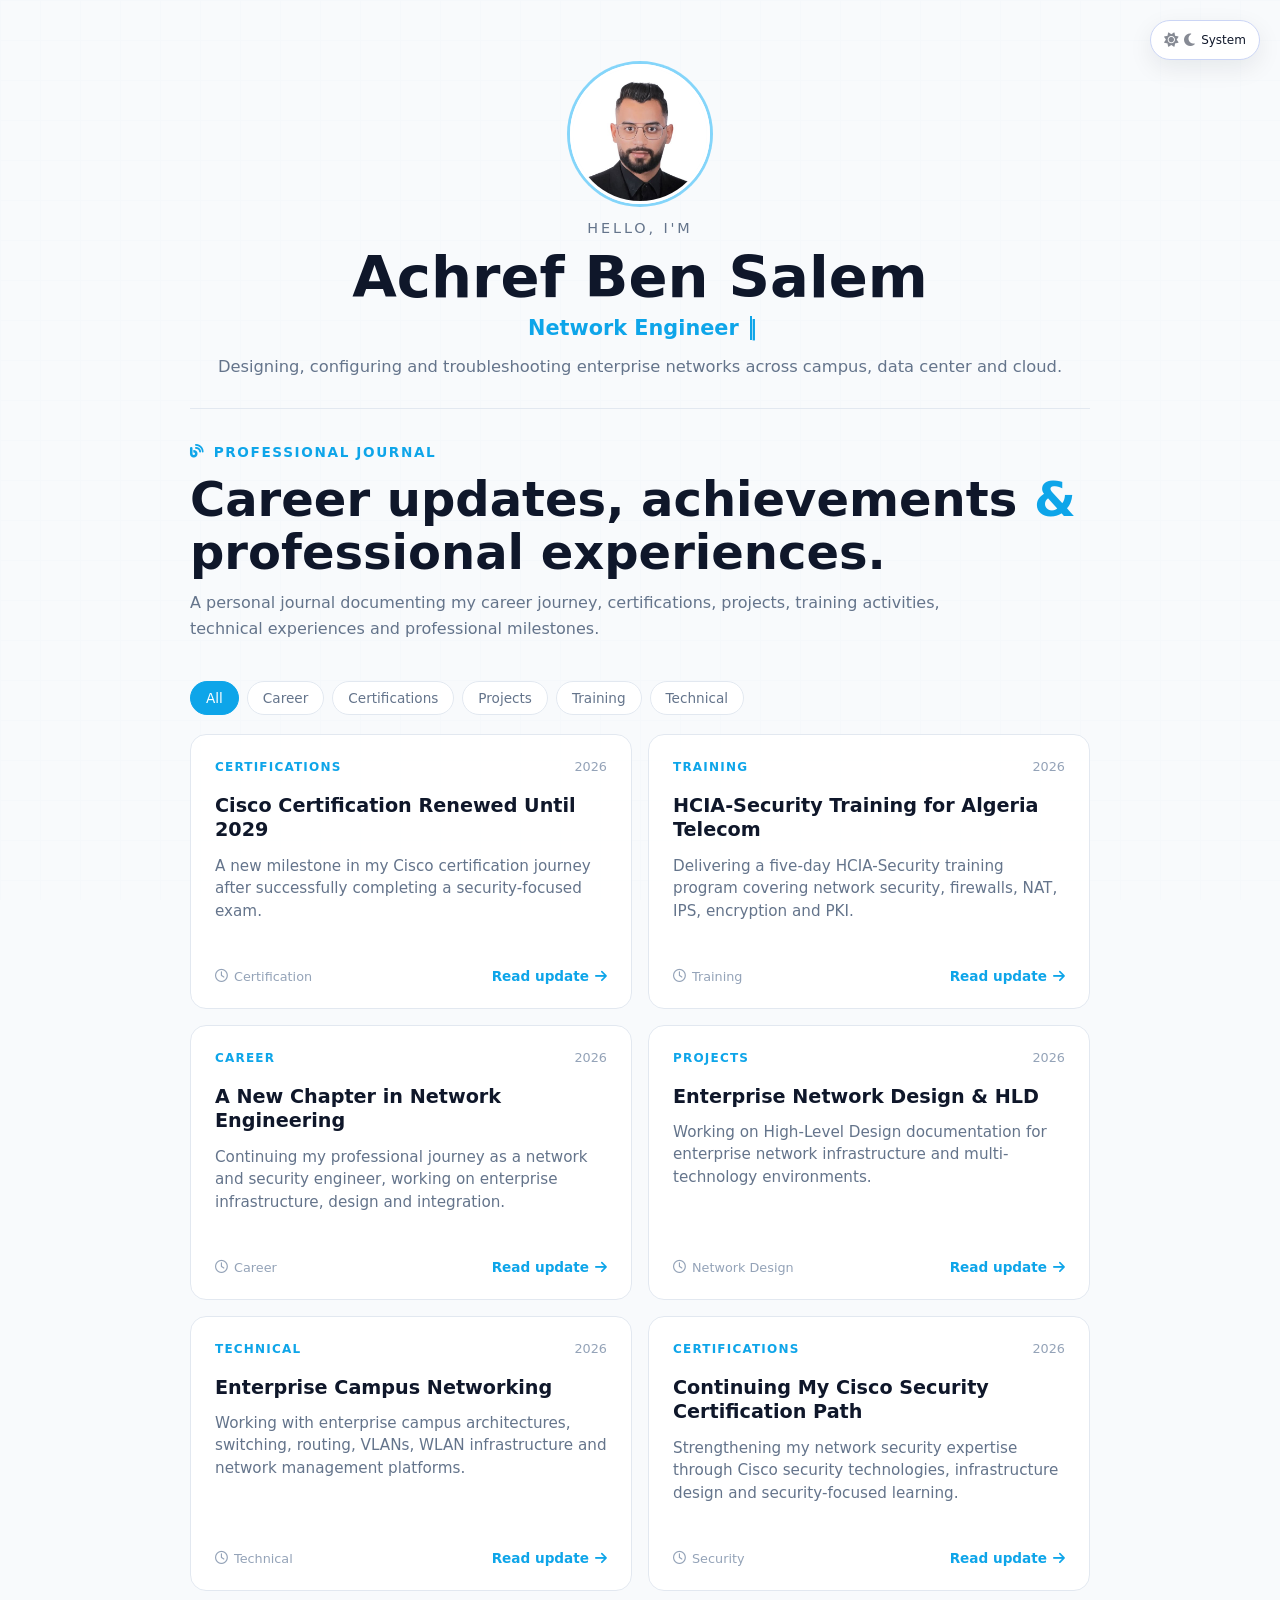
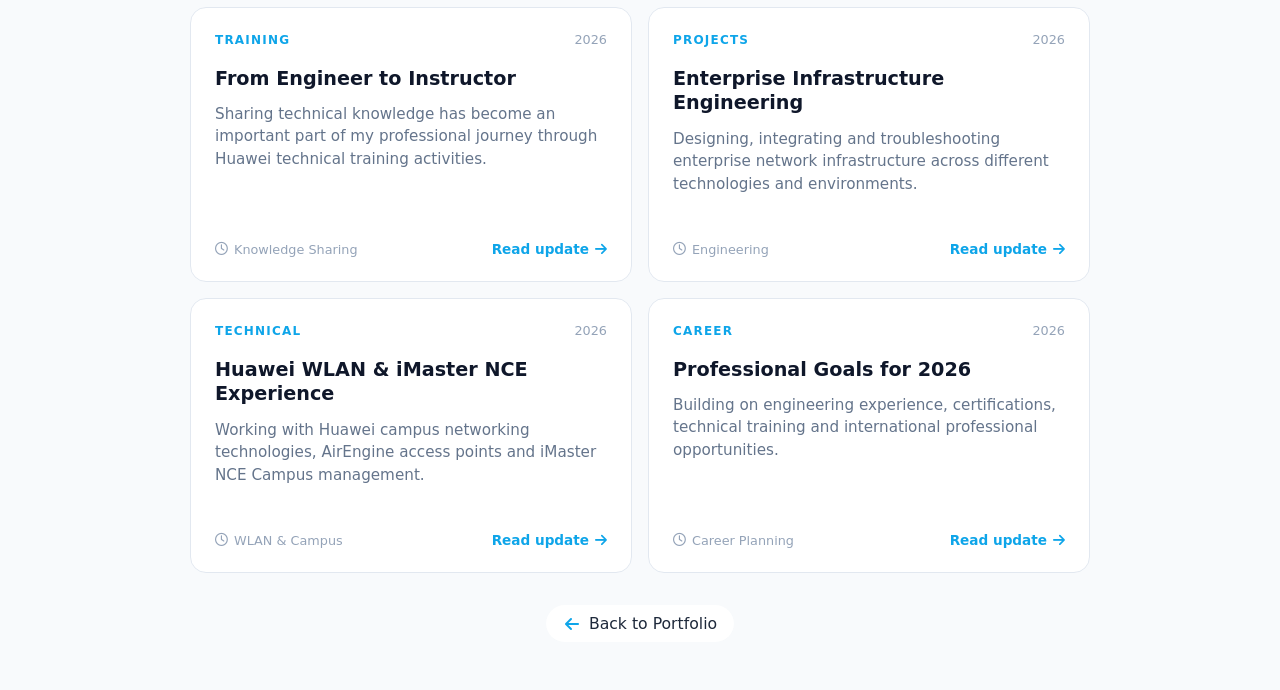
==== blog.html @ cc28d257 "Update blog.html change css file name" ====
<!DOCTYPE html>
<html lang="en">

<head>

  <meta charset="UTF-8">

  <meta
    name="viewport"
    content="width=device-width, initial-scale=1.0"
  >

  <title>
    Achref Ben Salem | Professional Journal
  </title>


  <!-- Font Awesome - same version/style as main website -->
  <link
    rel="stylesheet"
    href="https://cdnjs.cloudflare.com/ajax/libs/font-awesome/6.5.1/css/all.min.css"
  >

    <!-- Favicon using your PNG -->
  <link rel="icon" type="image/png" sizes="256x256" href="favicons/favicon-256x256.png" />
  <link rel="icon" type="image/png" sizes="96x96" href="favicons/favicon-96x96.png" />
  <link rel="icon" type="image/png" sizes="32x32" href="favicons/favicon-32x32.png" />
  <link rel="icon" type="image/png" sizes="16x16" href="favicons/favicon-16x16.png" />


  <!-- Blog CSS -->
  <link
    rel="stylesheet"
    href="blog-style.css"
  >

</head>


<body>


  <!-- =====================================================
       SAME ANIMATED GRID AS MAIN WEBSITE
       ===================================================== -->

  <div class="grid-bg"></div>


  <!-- =====================================================
       PAGE SHELL
       ===================================================== -->

  <div class="page-shell">


    <!-- ===================================================
         SAME THEME BUTTON AS MAIN WEBSITE

         Light → Dark → System
         =================================================== -->

    <button
      class="theme-toggle"
      title="Toggle theme"
      aria-label="Toggle theme"
    >

      <i class="fas fa-sun"></i>

      <i class="fas fa-moon"></i>

      <span class="theme-label">
        System
      </span>

    </button>



    <!-- ===================================================
         MAIN HERO
         SAME STYLE AS MAIN PORTFOLIO
         =================================================== -->

    <main class="hero">


      <div class="hero-content">


        <!-- =================================================
             SAME AVATAR
             ================================================= -->

        <div class="avatar-wrapper">

          <img
            src="avatar.jpg"
            alt="Achref Ben Salem"
            class="avatar-circle"
          >

        </div>


        <!-- =================================================
             SAME HELLO
             ================================================= -->

        <p class="hello">
          Hello, I'm
        </p>


        <!-- =================================================
             SAME NAME
             ================================================= -->

        <h1 class="name">
          Achref Ben Salem
        </h1>


        <!-- =================================================
             SAME TYPING EFFECT
             ================================================= -->

        <h2 class="typing">

          <span id="typing-text"></span>

          <span class="cursor">
            |
          </span>

        </h2>


        <!-- =================================================
             SAME SUBTITLE
             ================================================= -->

        <p class="subtitle">

          Designing, configuring and troubleshooting
          enterprise networks across campus,
          data center and cloud.

        </p>

        <!-- =================================================
             BLOG INTRODUCTION
             ================================================= -->

        <section class="journal-intro">


          <div class="journal-label">

            <i class="fas fa-blog"></i>

            Professional Journal

          </div>


          <h2>

            Career updates, achievements
            <span>&amp;</span>
            professional experiences.

          </h2>


          <p>

            A personal journal documenting my career
            journey, certifications, projects, training
            activities, technical experiences and
            professional milestones.

          </p>


        </section>



        <!-- =================================================
             BLOG FILTERS
             ================================================= -->

        <nav
          class="journal-filters"
          id="journalFilters"
        >


          <button
            class="journal-filter active"
            data-category="all"
          >
            All
          </button>


          <button
            class="journal-filter"
            data-category="career"
          >
            Career
          </button>


          <button
            class="journal-filter"
            data-category="certifications"
          >
            Certifications
          </button>


          <button
            class="journal-filter"
            data-category="projects"
          >
            Projects
          </button>


          <button
            class="journal-filter"
            data-category="training"
          >
            Training
          </button>


          <button
            class="journal-filter"
            data-category="technical"
          >
            Technical
          </button>


        </nav>



        <!-- =================================================
             ARTICLES
             ================================================= -->

        <section
          class="journal-cards"
          id="journalCards"
        >


          <!-- ===============================================
               ARTICLE 1
               =============================================== -->

          <article
            class="journal-card"
            data-category="certifications"
            data-article="cisco-certification"
          >

            <div class="journal-card-top">

              <span class="journal-category">
                Certifications
              </span>

              <span class="journal-year">
                2026
              </span>

            </div>


            <h3>
              Cisco Certification Renewed Until 2029
            </h3>


            <p>

              A new milestone in my Cisco certification
              journey after successfully completing a
              security-focused exam.

            </p>


            <div class="journal-card-bottom">

              <span>
                <i class="far fa-clock"></i>
                Certification
              </span>


              <button class="read-update">

                Read update

                <i class="fas fa-arrow-right"></i>

              </button>

            </div>

          </article>



          <!-- ===============================================
               ARTICLE 2
               =============================================== -->

          <article
            class="journal-card"
            data-category="training"
            data-article="hcia-training"
          >

            <div class="journal-card-top">

              <span class="journal-category">
                Training
              </span>

              <span class="journal-year">
                2026
              </span>

            </div>


            <h3>
              HCIA-Security Training for Algeria Telecom
            </h3>


            <p>

              Delivering a five-day HCIA-Security
              training program covering network security,
              firewalls, NAT, IPS, encryption and PKI.

            </p>


            <div class="journal-card-bottom">

              <span>
                <i class="far fa-clock"></i>
                Training
              </span>


              <button class="read-update">

                Read update

                <i class="fas fa-arrow-right"></i>

              </button>

            </div>

          </article>



          <!-- ===============================================
               ARTICLE 3
               =============================================== -->

          <article
            class="journal-card"
            data-category="career"
            data-article="career"
          >

            <div class="journal-card-top">

              <span class="journal-category">
                Career
              </span>

              <span class="journal-year">
                2026
              </span>

            </div>


            <h3>
              A New Chapter in Network Engineering
            </h3>


            <p>

              Continuing my professional journey as a
              network and security engineer, working on
              enterprise infrastructure, design and
              integration.

            </p>


            <div class="journal-card-bottom">

              <span>
                <i class="far fa-clock"></i>
                Career
              </span>


              <button class="read-update">

                Read update

                <i class="fas fa-arrow-right"></i>

              </button>

            </div>

          </article>



          <!-- ===============================================
               ARTICLE 4
               =============================================== -->

          <article
            class="journal-card"
            data-category="projects"
            data-article="hld"
          >

            <div class="journal-card-top">

              <span class="journal-category">
                Projects
              </span>

              <span class="journal-year">
                2026
              </span>

            </div>


            <h3>
              Enterprise Network Design &amp; HLD
            </h3>


            <p>

              Working on High-Level Design documentation
              for enterprise network infrastructure and
              multi-technology environments.

            </p>


            <div class="journal-card-bottom">

              <span>
                <i class="far fa-clock"></i>
                Network Design
              </span>


              <button class="read-update">

                Read update

                <i class="fas fa-arrow-right"></i>

              </button>

            </div>

          </article>



          <!-- ===============================================
               ARTICLE 5
               =============================================== -->

          <article
            class="journal-card"
            data-category="technical"
            data-article="campus"
          >

            <div class="journal-card-top">

              <span class="journal-category">
                Technical
              </span>

              <span class="journal-year">
                2026
              </span>

            </div>


            <h3>
              Enterprise Campus Networking
            </h3>


            <p>

              Working with enterprise campus
              architectures, switching, routing, VLANs,
              WLAN infrastructure and network management
              platforms.

            </p>


            <div class="journal-card-bottom">

              <span>
                <i class="far fa-clock"></i>
                Technical
              </span>


              <button class="read-update">

                Read update

                <i class="fas fa-arrow-right"></i>

              </button>

            </div>

          </article>



          <!-- ===============================================
               ARTICLE 6
               =============================================== -->

          <article
            class="journal-card"
            data-category="certifications"
            data-article="security-cert"
          >

            <div class="journal-card-top">

              <span class="journal-category">
                Certifications
              </span>

              <span class="journal-year">
                2026
              </span>

            </div>


            <h3>
              Continuing My Cisco Security Certification Path
            </h3>


            <p>

              Strengthening my network security expertise
              through Cisco security technologies,
              infrastructure design and security-focused
              learning.

            </p>


            <div class="journal-card-bottom">

              <span>
                <i class="far fa-clock"></i>
                Security
              </span>


              <button class="read-update">

                Read update

                <i class="fas fa-arrow-right"></i>

              </button>

            </div>

          </article>



          <!-- ===============================================
               ARTICLE 7
               =============================================== -->

          <article
            class="journal-card"
            data-category="training"
            data-article="instructor"
          >

            <div class="journal-card-top">

              <span class="journal-category">
                Training
              </span>

              <span class="journal-year">
                2026
              </span>

            </div>


            <h3>
              From Engineer to Instructor
            </h3>


            <p>

              Sharing technical knowledge has become an
              important part of my professional journey
              through Huawei technical training activities.

            </p>


            <div class="journal-card-bottom">

              <span>
                <i class="far fa-clock"></i>
                Knowledge Sharing
              </span>


              <button class="read-update">

                Read update

                <i class="fas fa-arrow-right"></i>

              </button>

            </div>

          </article>



          <!-- ===============================================
               ARTICLE 8
               =============================================== -->

          <article
            class="journal-card"
            data-category="projects"
            data-article="engineering"
          >

            <div class="journal-card-top">

              <span class="journal-category">
                Projects
              </span>

              <span class="journal-year">
                2026
              </span>

            </div>


            <h3>
              Enterprise Infrastructure Engineering
            </h3>


            <p>

              Designing, integrating and troubleshooting
              enterprise network infrastructure across
              different technologies and environments.

            </p>


            <div class="journal-card-bottom">

              <span>
                <i class="far fa-clock"></i>
                Engineering
              </span>


              <button class="read-update">

                Read update

                <i class="fas fa-arrow-right"></i>

              </button>

            </div>

          </article>



          <!-- ===============================================
               ARTICLE 9
               =============================================== -->

          <article
            class="journal-card"
            data-category="technical"
            data-article="wlan"
          >

            <div class="journal-card-top">

              <span class="journal-category">
                Technical
              </span>

              <span class="journal-year">
                2026
              </span>

            </div>


            <h3>
              Huawei WLAN &amp; iMaster NCE Experience
            </h3>


            <p>

              Working with Huawei campus networking
              technologies, AirEngine access points and
              iMaster NCE Campus management.

            </p>


            <div class="journal-card-bottom">

              <span>
                <i class="far fa-clock"></i>
                WLAN &amp; Campus
              </span>


              <button class="read-update">

                Read update

                <i class="fas fa-arrow-right"></i>

              </button>

            </div>

          </article>



          <!-- ===============================================
               ARTICLE 10
               =============================================== -->

          <article
            class="journal-card"
            data-category="career"
            data-article="goals"
          >

            <div class="journal-card-top">

              <span class="journal-category">
                Career
              </span>

              <span class="journal-year">
                2026
              </span>

            </div>


            <h3>
              Professional Goals for 2026
            </h3>


            <p>

              Building on engineering experience,
              certifications, technical training and
              international professional opportunities.

            </p>


            <div class="journal-card-bottom">

              <span>
                <i class="far fa-clock"></i>
                Career Planning
              </span>


              <button class="read-update">

                Read update

                <i class="fas fa-arrow-right"></i>

              </button>

            </div>

          </article>


        </section>



        <!-- =================================================
             RETURN TO PORTFOLIO
             ================================================= -->

        <div class="journal-back">

          <a
            href="https://bensalem.tn"
            class="link-item"
          >

            <i class="fas fa-arrow-left"></i>

            Back to Portfolio

          </a>

        </div>


      </div>

    </main>

  </div>



  <!-- =====================================================
       ARTICLE MODAL
       ===================================================== -->

  <div
    class="article-modal"
    id="articleModal"
    aria-hidden="true"
  >


    <div
      class="article-overlay"
      id="articleOverlay"
    ></div>


    <article class="article-window">


      <button
        class="article-close"
        id="articleClose"
        aria-label="Close article"
      >

        <i class="fas fa-xmark"></i>

      </button>


      <div class="article-header">


        <div class="article-meta">

          <span
            class="article-category"
            id="articleCategory"
          ></span>


          <span
            class="article-date"
            id="articleDate"
          ></span>

        </div>


        <h1
          id="articleTitle"
        ></h1>


        <div
          class="article-tags"
          id="articleTags"
        ></div>


      </div>


      <div
        class="article-content"
        id="articleContent"
      ></div>


    </article>

  </div>



  <!-- =====================================================
       JAVASCRIPT
       ===================================================== -->

  <script>


    /* =====================================================
       EXACT THEME SYSTEM FROM MAIN WEBSITE

       Light → Dark → System
       ===================================================== */

    const themeToggle =
      document.querySelector(
        ".theme-toggle"
      );


    const body =
      document.body;


    const themeLabel =
      document.querySelector(
        ".theme-label"
      );


    const sunIcon =
      themeToggle.querySelector(
        ".fa-sun"
      );


    const moonIcon =
      themeToggle.querySelector(
        ".fa-moon"
      );


    const themes = [
      "light",
      "dark",
      "system"
    ];


    let currentThemeIndex = 0;


    const systemDarkQuery =
      window.matchMedia(
        "(prefers-color-scheme: dark)"
      );


    systemDarkQuery.addEventListener(
      "change",
      () => {

        const saved =
          localStorage.getItem(
            "theme"
          ) || "system";


        if (
          saved === "system"
        ) {

          applyTheme(
            "system"
          );

        }

      }
    );


    const savedTheme =
      localStorage.getItem(
        "theme"
      ) || "system";


    currentThemeIndex =
      themes.indexOf(
        savedTheme
      );


    if (
      currentThemeIndex === -1
    ) {

      currentThemeIndex = 2;

    }


    applyTheme(
      themes[currentThemeIndex]
    );


    themeToggle.addEventListener(
      "click",
      () => {

        currentThemeIndex =
          (
            currentThemeIndex + 1
          ) %
          themes.length;


        applyTheme(
          themes[currentThemeIndex]
        );

      }
    );


    function applyTheme(
      theme
    ) {


      localStorage.setItem(
        "theme",
        theme
      );


      if (
        theme === "light"
      ) {

        body.classList.remove(
          "dark-theme"
        );

        body.setAttribute(
          "data-theme",
          "light"
        );

      }


      else if (
        theme === "dark"
      ) {

        body.classList.add(
          "dark-theme"
        );

        body.setAttribute(
          "data-theme",
          "dark"
        );

      }


      else {


        body.removeAttribute(
          "data-theme"
        );


        const prefersDark =
          systemDarkQuery.matches;


        if (
          prefersDark
        ) {

          body.classList.add(
            "dark-theme"
          );

        }

        else {

          body.classList.remove(
            "dark-theme"
          );

        }

      }


      /*
       * IMPORTANT:
       * "System", not "Auto"
       */

      themeLabel.textContent =
        theme.charAt(0).toUpperCase()
        +
        theme.slice(1);


      if (
        theme === "light"
      ) {

        sunIcon.style.opacity =
          "1";

        moonIcon.style.opacity =
          "0.3";

      }


      else if (
        theme === "dark"
      ) {

        sunIcon.style.opacity =
          "0.3";

        moonIcon.style.opacity =
          "1";

      }


      else {

        sunIcon.style.opacity =
          "0.5";

        moonIcon.style.opacity =
          "0.5";

      }

    }



    /* =====================================================
       SAME THEME BUTTON SCROLL BEHAVIOR
       FROM MAIN WEBSITE
       ===================================================== */

    window.addEventListener(
      "scroll",
      () => {

        const currentY =
          window.scrollY;


        if (
          currentY > 80
        ) {

          themeToggle.classList.add(
            "hidden"
          );

        }

        else {

          themeToggle.classList.remove(
            "hidden"
          );

        }

      }
    );



    /* =====================================================
       SAME TYPING EFFECT STYLE
       FROM MAIN WEBSITE
       ===================================================== */

    const roles = [

      "Network Engineer",

      "Campus & DC Fabric Specialist",

      "Huawei iMaster NCE Engineer",

      "SDN & Automation Enthusiast"

    ];


    const typingText =
      document.getElementById(
        "typing-text"
      );


    let roleIndex = 0;

    let charIndex = 0;

    let deleting = false;


    function type() {


      const current =
        roles[roleIndex];


      if (
        !deleting
      ) {


        typingText.textContent =
          current.slice(
            0,
            ++charIndex
          );


        if (
          charIndex ===
          current.length
        ) {


          deleting =
            true;


          setTimeout(
            type,
            1500
          );


          return;

        }

      }


      else {


        typingText.textContent =
          current.slice(
            0,
            --charIndex
          );


        if (
          charIndex === 0
        ) {


          deleting =
            false;


          roleIndex =
            (
              roleIndex + 1
            ) %
            roles.length;

        }

      }


      setTimeout(
        type,
        deleting
          ? 60
          : 100
      );

    }


    document.addEventListener(
      "DOMContentLoaded",
      type
    );



    /* =====================================================
       ARTICLES DATABASE
       ===================================================== */

    const articles = {


      "cisco-certification": {

        category:
          "Certifications",

        date:
          "2026",

        title:
          "Cisco Certification Renewed Until 2029",

        tags: [
          "Cisco",
          "CCNP",
          "Security",
          "Certification"
        ],

        content: `

          <p>
            I successfully completed a Cisco
            security-focused examination, allowing
            me to renew my professional certification
            path until July 2029.
          </p>


          <h3>
            Why this milestone matters
          </h3>


          <p>
            Maintaining active certifications is an
            important part of my professional
            development as a network and security
            engineer.
          </p>


          <p>
            The preparation also allowed me to
            strengthen my understanding of Cisco
            security technologies and infrastructure
            protection.
          </p>


          <h3>
            Continuous learning
          </h3>


          <p>
            Network infrastructure is constantly
            evolving. Continuing to learn and validate
            technical skills helps me stay aligned
            with enterprise networking and security
            requirements.
          </p>

        `

      },


      "hcia-training": {

        category:
          "Training",

        date:
          "2026",

        title:
          "HCIA-Security Training for Algeria Telecom",

        tags: [
          "Huawei",
          "HCIA-Security",
          "Training",
          "Firewall"
        ],

        content: `

          <p>
            I recently delivered a five-day Huawei
            HCIA-Security training program for
            Algeria Telecom.
          </p>


          <h3>
            Training topics
          </h3>


          <ul>

            <li>
              Network security concepts
            </li>

            <li>
              Common network security threats
            </li>

            <li>
              Firewall security policies
            </li>

            <li>
              NAT technologies
            </li>

            <li>
              Firewall high availability
            </li>

            <li>
              IPS technologies
            </li>

            <li>
              User management
            </li>

            <li>
              Encryption and decryption
            </li>

            <li>
              PKI and certificate systems
            </li>

          </ul>


          <h3>
            Hands-on practice
          </h3>


          <p>
            The training also included practical
            exercises covering firewall policies,
            NAT, HA and VRRP using the Huawei lab
            environment.
          </p>


          <h3>
            Knowledge sharing
          </h3>


          <p>
            Delivering technical training is an
            excellent opportunity to combine
            engineering experience with knowledge
            sharing and communication.
          </p>

        `

      },


      "career": {

        category:
          "Career",

        date:
          "2026",

        title:
          "A New Chapter in Network Engineering",

        tags: [
          "Career",
          "Network Engineering",
          "Enterprise"
        ],

        content: `

          <p>
            My professional journey continues to
            evolve around enterprise networking,
            infrastructure design and network security.
          </p>


          <h3>
            Engineering experience
          </h3>


          <p>
            My work involves enterprise environments
            where reliability, scalability and security
            are important requirements.
          </p>


          <p>
            I continue to work across network design,
            implementation, integration and
            troubleshooting.
          </p>


          <h3>
            Looking forward
          </h3>


          <p>
            The next chapter of my career will
            continue to focus on technical expertise,
            international opportunities and
            professional growth.
          </p>

        `

      },


      "hld": {

        category:
          "Projects",

        date:
          "2026",

        title:
          "Enterprise Network Design & HLD",

        tags: [
          "HLD",
          "Network Design",
          "Architecture",
          "Enterprise"
        ],

        content: `

          <p>
            High-Level Design is an important part
            of enterprise network projects because
            it translates business and technical
            requirements into an overall architecture.
          </p>


          <h3>
            Design considerations
          </h3>


          <ul>

            <li>
              Network architecture
            </li>

            <li>
              Routing design
            </li>

            <li>
              Switching architecture
            </li>

            <li>
              High availability
            </li>

            <li>
              Security architecture
            </li>

            <li>
              Management and monitoring
            </li>

            <li>
              Scalability
            </li>

          </ul>


          <h3>
            From architecture to implementation
          </h3>


          <p>
            A good HLD provides a clear foundation
            for the Low-Level Design and subsequent
            implementation activities.
          </p>

        `

      },


      "campus": {

        category:
          "Technical",

        date:
          "2026",

        title:
          "Enterprise Campus Networking",

        tags: [
          "Campus",
          "Switching",
          "Routing",
          "VLAN",
          "WLAN"
        ],

        content: `

          <p>
            Enterprise campus networking remains
            one of the main areas of my technical
            experience.
          </p>


          <h3>
            Core technologies
          </h3>


          <ul>

            <li>
              VLANs
            </li>

            <li>
              OSPF
            </li>

            <li>
              BGP
            </li>

            <li>
              VRRP
            </li>

            <li>
              EVPN
            </li>

            <li>
              VXLAN
            </li>

            <li>
              DHCP
            </li>

            <li>
              Wireless LAN
            </li>

          </ul>


          <p>
            Combining these technologies allows
            enterprise networks to provide resilient
            and scalable connectivity.
          </p>

        `

      },


      "security-cert": {

        category:
          "Certifications",

        date:
          "2026",

        title:
          "Continuing My Cisco Security Certification Path",

        tags: [
          "Cisco",
          "Security",
          "CCNP Security"
        ],

        content: `

          <p>
            Security has become an increasingly
            important part of my network engineering
            profile.
          </p>


          <h3>
            Security focus
          </h3>


          <p>
            My technical activities cover firewall
            technologies, network security
            architecture, security policies,
            VPN technologies and enterprise
            infrastructure protection.
          </p>


          <p>
            Continuing certification and training
            activities helps me maintain and expand
            this expertise.
          </p>

        `

      },


      "instructor": {

        category:
          "Training",

        date:
          "2026",

        title:
          "From Engineer to Instructor",

        tags: [
          "Training",
          "Huawei",
          "Knowledge Sharing"
        ],

        content: `

          <p>
            Technical training has become another
            important dimension of my professional
            journey.
          </p>


          <h3>
            Sharing experience
          </h3>


          <p>
            Teaching network and security technologies
            requires more than technical knowledge.
            It also requires adapting explanations
            to different levels of experience and
            connecting theory with practical scenarios.
          </p>


          <p>
            This experience has strengthened both
            my technical communication and
            presentation skills.
          </p>

        `

      },


      "engineering": {

        category:
          "Projects",

        date:
          "2026",

        title:
          "Enterprise Infrastructure Engineering",

        tags: [
          "Network Engineering",
          "Integration",
          "Troubleshooting"
        ],

        content: `

          <p>
            Enterprise infrastructure projects often
            involve several technologies and vendors
            at the same time.
          </p>


          <h3>
            Typical activities
          </h3>


          <ul>

            <li>
              Network architecture analysis
            </li>

            <li>
              Configuration and integration
            </li>

            <li>
              Routing and switching
            </li>

            <li>
              Wireless infrastructure
            </li>

            <li>
              Network monitoring
            </li>

            <li>
              Troubleshooting
            </li>

            <li>
              Technical documentation
            </li>

          </ul>


          <p>
            Working across these areas provides a
            broad view of enterprise infrastructure
            and its operational requirements.
          </p>

        `

      },


      "wlan": {

        category:
          "Technical",

        date:
          "2026",

        title:
          "Huawei WLAN & iMaster NCE Experience",

        tags: [
          "Huawei",
          "AirEngine",
          "iMaster NCE",
          "WLAN"
        ],

        content: `

          <p>
            Huawei campus networking and WLAN
            technologies are an important part of
            my technical experience.
          </p>


          <h3>
            Technologies
          </h3>


          <ul>

            <li>
              AirEngine access points
            </li>

            <li>
              iMaster NCE Campus
            </li>

            <li>
              Campus switching
            </li>

            <li>
              Wireless management
            </li>

            <li>
              SSID and VLAN integration
            </li>

            <li>
              Network monitoring
            </li>

          </ul>


          <p>
            These technologies provide centralized
            management and visibility across
            enterprise campus environments.
          </p>

        `

      },


      "goals": {

        category:
          "Career",

        date:
          "2026",

        title:
          "Professional Goals for 2026",

        tags: [
          "Career",
          "Growth",
          "Networking",
          "Security"
        ],

        content: `

          <p>
            2026 is focused on continuing to develop
            my technical expertise while expanding
            my professional experience.
          </p>


          <h3>
            Key objectives
          </h3>


          <ul>

            <li>
              Continue professional certifications
            </li>

            <li>
              Develop network security expertise
            </li>

            <li>
              Work on enterprise infrastructure projects
            </li>

            <li>
              Deliver more technical training
            </li>

            <li>
              Improve architecture and design skills
            </li>

            <li>
              Share professional experiences
            </li>

          </ul>


          <p>
            This journal will document the progress,
            achievements and experiences along the way.
          </p>

        `

      }

    };



    /* =====================================================
       ARTICLE MODAL
       ===================================================== */

    const articleModal =
      document.getElementById(
        "articleModal"
      );


    const articleOverlay =
      document.getElementById(
        "articleOverlay"
      );


    const articleClose =
      document.getElementById(
        "articleClose"
      );


    const articleTitle =
      document.getElementById(
        "articleTitle"
      );


    const articleCategory =
      document.getElementById(
        "articleCategory"
      );


    const articleDate =
      document.getElementById(
        "articleDate"
      );


    const articleTags =
      document.getElementById(
        "articleTags"
      );


    const articleContent =
      document.getElementById(
        "articleContent"
      );



    function openArticle(
      key
    ) {


      const article =
        articles[key];


      if (!article) {
        return;
      }


      articleTitle.textContent =
        article.title;


      articleCategory.textContent =
        article.category;


      articleDate.textContent =
        article.date;


      articleTags.innerHTML =
        article.tags
          .map(
            tag =>
              `<span>${tag}</span>`
          )
          .join("");


      articleContent.innerHTML =
        article.content;


      articleModal.classList.add(
        "open"
      );


      articleModal.setAttribute(
        "aria-hidden",
        "false"
      );


      document.body.classList.add(
        "modal-open"
      );


      history.replaceState(
        null,
        "",
        "#article-" + key
      );

    }



    function closeArticle() {


      articleModal.classList.remove(
        "open"
      );


      articleModal.setAttribute(
        "aria-hidden",
        "true"
      );


      document.body.classList.remove(
        "modal-open"
      );


      if (
        window.location.hash.startsWith(
          "#article-"
        )
      ) {

        history.replaceState(
          null,
          "",
          window.location.pathname +
          window.location.search
        );

      }

    }



    /* =====================================================
       READ UPDATE BUTTONS
       ===================================================== */

    document
      .querySelectorAll(
        ".read-update"
      )
      .forEach(
        button => {

          button.addEventListener(
            "click",
            event => {

              event.preventDefault();


              const card =
                button.closest(
                  ".journal-card"
                );


              const key =
                card.dataset.article;


              openArticle(
                key
              );

            }
          );

        }
      );



    /* CLOSE ARTICLE */

    articleClose.addEventListener(
      "click",
      closeArticle
    );


    articleOverlay.addEventListener(
      "click",
      closeArticle
    );



    /* ESCAPE */

    document.addEventListener(
      "keydown",
      event => {

        if (
          event.key === "Escape" &&
          articleModal.classList.contains(
            "open"
          )
        ) {

          closeArticle();

        }

      }
    );



    /* =====================================================
       CATEGORY FILTER
       ===================================================== */

    const journalFilters =
      document.querySelectorAll(
        ".journal-filter"
      );


    const journalCards =
      document.querySelectorAll(
        ".journal-card"
      );


    journalFilters.forEach(
      filter => {

        filter.addEventListener(
          "click",
          () => {


            journalFilters.forEach(
              item => {

                item.classList.remove(
                  "active"
                );

              }
            );


            filter.classList.add(
              "active"
            );


            const category =
              filter.dataset.category;


            journalCards.forEach(
              card => {


                if (
                  category === "all" ||
                  card.dataset.category ===
                  category
                ) {


                  card.classList.remove(
                    "filtered-out"
                  );


                  setTimeout(
                    () => {

                      card.style.display =
                        "";

                    },
                    10
                  );


                }


                else {


                  card.classList.add(
                    "filtered-out"
                  );


                  setTimeout(
                    () => {

                      if (
                        card.classList.contains(
                          "filtered-out"
                        )
                      ) {

                        card.style.display =
                          "none";

                      }

                    },
                    220
                  );

                }

              }
            );

          }
        );

      }
    );



    /* =====================================================
       OPEN ARTICLE FROM HASH
       ===================================================== */

    function openHashArticle() {


      const hash =
        window.location.hash;


      if (
        hash &&
        hash.startsWith(
          "#article-"
        )
      ) {


        const key =
          hash.replace(
            "#article-",
            ""
          );


        openArticle(
          key
        );

      }

    }


    window.addEventListener(
      "load",
      openHashArticle
    );


  </script>


</body>

</html>
---- blog-style.css ----
/* =========================================================
   ACHREF BEN SALEM — BLOG
   BASED DIRECTLY ON THE ORIGINAL PORTFOLIO STYLE
   ========================================================= */


/* =========================================================
   ORIGINAL RESET / FONT
   ========================================================= */

* {

  margin: 0;

  padding: 0;

  box-sizing: border-box;

  font-family:
    system-ui,
    -apple-system,
    BlinkMacSystemFont,
    sans-serif;

}


/* =========================================================
   PAGE SHELL
   ========================================================= */

.page-shell {

  position:
    relative;

}


/* =========================================================
   ORIGINAL THEME TOGGLE
   Light → Dark → System
   ========================================================= */

.theme-toggle {

  position:
    fixed;

  top:
    20px;

  right:
    20px;

  background:
    #ffffff;

  border:
    1px solid #cbd5f5;

  color:
    #0f172a;

  min-width:
    110px;

  height:
    40px;

  border-radius:
    999px;

  display:
    inline-flex;

  align-items:
    center;

  justify-content:
    center;

  gap:
    6px;

  padding:
    0 12px;

  cursor:
    pointer;

  transition:
    all 0.2s ease;

  backdrop-filter:
    blur(10px);

  z-index:
    100;

  font-size:
    0.8rem;

  overflow:
    hidden;

  box-shadow:
    0 8px 25px
    rgba(
      15,
      23,
      42,
      0.08
    );

}


/* Hidden after scroll */

.theme-toggle.hidden {

  opacity:
    0;

  pointer-events:
    none;

  transform:
    translateY(-6px);

}


.theme-toggle:hover {

  background:
    #e2e8f0;

}


.theme-toggle i {

  transition:
    opacity 0.2s ease;

  flex-shrink:
    0;

  font-size:
    0.9rem;

  color:
    #0f172a;

}


.theme-label {

  font-size:
    0.75rem;

  font-weight:
    500;

  white-space:
    nowrap;

}


/* =========================================================
   BASE = LIGHT THEME
   EXACT ORIGINAL COLORS
   ========================================================= */

body {

  background:
    #f8fafc;

  color:
    #1e293b;

  min-height:
    100vh;

  scroll-behavior:
    smooth;

}


/* =========================================================
   ORIGINAL GRID
   ========================================================= */

.grid-bg {

  position:
    fixed;

  inset:
    0;

  background-image:

    linear-gradient(
      #e2e8f0 1px,
      transparent 1px
    ),

    linear-gradient(
      90deg,
      #e2e8f0 1px,
      transparent 1px
    );

  background-size:
    40px 40px;

  opacity:
    0.1;

  z-index:
    -1;

  animation:
    moveGrid 20s linear infinite;

}


@keyframes moveGrid {

  from {

    background-position:
      0 0,
      0 0;

  }

  to {

    background-position:
      40px 40px,
      40px 40px;

  }

}


/* =========================================================
   ORIGINAL HERO
   ========================================================= */

.hero {

  min-height:
    auto;

  display:
    flex;

  align-items:
    center;

  justify-content:
    center;

  padding:
    4rem 1.5rem 2rem;

}


.hero-content {

  max-width:
    900px;

  width:
    100%;

  text-align:
    center;

}


/* =========================================================
   ORIGINAL AVATAR
   ========================================================= */

.avatar-wrapper {

  margin:
    0 auto 1rem;

  width:
    140px;

  height:
    140px;

}


.avatar-circle {

  width:
    100%;

  height:
    100%;

  border-radius:
    50%;

  object-fit:
    cover;

  border:
    3px solid #ffffff;

  box-shadow:
    0 0 0 3px
    rgba(
      56,
      189,
      248,
      0.6
    );

}


/* =========================================================
   ORIGINAL HELLO
   ========================================================= */

.hello {

  text-transform:
    uppercase;

  letter-spacing:
    0.2em;

  color:
    #64748b;

  margin-bottom:
    0.5rem;

  font-size:
    0.9rem;

}


/* =========================================================
   ORIGINAL NAME
   ========================================================= */

.name {

  font-size:
    clamp(
      2.8rem,
      5vw,
      3.6rem
    );

  font-weight:
    700;

  color:
    #0f172a;

  margin-bottom:
    0.3rem;

}


/* =========================================================
   ORIGINAL TYPING
   ========================================================= */

.typing {

  font-size:
    1.3rem;

  color:
    #0ea5e9;

  height:
    1.8rem;

  margin-bottom:
    0.8rem;

}


.cursor {

  display:
    inline-block;

  width:
    2px;

  background:
    #0ea5e9;

  margin-left:
    4px;

  animation:
    blink 0.8s steps(1) infinite;

}


@keyframes blink {

  50% {

    opacity:
      0;

  }

}


/* =========================================================
   ORIGINAL SUBTITLE
   ========================================================= */

.subtitle {

  margin-top:
    0.5rem;

  font-size:
    1.02rem;

  color:
    #64748b;

}


/* =========================================================
   ORIGINAL BADGES
   ========================================================= */

.badges {

  display:
    grid;

  grid-template-columns:
    repeat(
      auto-fit,
      minmax(
        220px,
        1fr
      )
    );

  gap:
    0.8rem;

  margin-top:
    2rem;

}


.badge {

  background:
    rgba(
      255,
      255,
      255,
      0.9
    );

  border:
    1px solid #e2e8f0;

  padding:
    0.8rem 1rem;

  border-radius:
    0.8rem;

  text-align:
    left;

  backdrop-filter:
    blur(6px);

}


.badge-title {

  display:
    block;

  font-size:
    0.85rem;

  color:
    #0ea5e9;

  text-transform:
    uppercase;

  letter-spacing:
    0.12em;

  margin-bottom:
    0.15rem;

}


.badge-body {

  font-size:
    0.95rem;

  color:
    #1e293b;

}


/* =========================================================
   JOURNAL INTRO
   ========================================================= */

.journal-intro {

  margin-top:
    2rem;

  padding:
    2rem 0 1.5rem;

  text-align:
    left;

  border-top:
    1px solid #e2e8f0;

}


.journal-label {

  display:
    inline-flex;

  align-items:
    center;

  gap:
    8px;

  color:
    #0ea5e9;

  font-size:
    0.85rem;

  text-transform:
    uppercase;

  letter-spacing:
    0.12em;

  font-weight:
    600;

}


.journal-intro h2 {

  margin-top:
    0.8rem;

  margin-bottom:
    0.7rem;

  font-size:
    clamp(
      2rem,
      4vw,
      3rem
    );

  line-height:
    1.1;

  font-weight:
    700;

  color:
    #0f172a;

}


.journal-intro h2 span {

  color:
    #0ea5e9;

}


.journal-intro p {

  max-width:
    760px;

  color:
    #64748b;

  font-size:
    1rem;

  line-height:
    1.6;

}


/* =========================================================
   BLOG FILTERS
   ========================================================= */

.journal-filters {

  display:
    flex;

  flex-wrap:
    wrap;

  gap:
    8px;

  margin:
    1rem 0 1.2rem;

  justify-content:
    flex-start;

}


.journal-filter {

  border:
    1px solid #e2e8f0;

  background:
    rgba(
      255,
      255,
      255,
      0.9
    );

  color:
    #64748b;

  border-radius:
    20px;

  padding:
    8px 15px;

  cursor:
    pointer;

  font-size:
    0.85rem;

  transition:
    all 0.2s ease;

}


.journal-filter:hover {

  color:
    #0ea5e9;

  border-color:
    #0ea5e9;

}


.journal-filter.active {

  color:
    #ffffff;

  background:
    #0ea5e9;

  border-color:
    #0ea5e9;

}


/* =========================================================
   BLOG CARDS
   SAME CARD LANGUAGE AS MAIN PAGE
   ========================================================= */

.journal-cards {
  display: grid;
  grid-template-columns: repeat(2, minmax(0, 1fr));
  gap: 1rem;
}

@media (max-width: 600px) {

  .journal-cards {
    grid-template-columns: 1fr;
  }

}


.journal-card {

  background:
    rgba(
      255,
      255,
      255,
      0.9
    );

  border-radius:
    1rem;

  padding:
    1.5rem;

  text-decoration:
    none;

  color:
    inherit;

  border:
    1px solid #e2e8f0;

  transition:
    transform 0.2s ease,
    box-shadow 0.2s ease,
    border-color 0.2s ease,
    opacity 0.2s ease;

  text-align:
    left;

  min-height:
    275px;

  display:
    flex;

  flex-direction:
    column;

}


.journal-card:hover {

  transform:
    translateY(-4px);

  box-shadow:
    0 18px 45px
    rgba(
      148,
      163,
      184,
      0.4
    );

  border-color:
    #0ea5e9;

}


.journal-card.filtered-out {

  opacity:
    0;

  transform:
    translateY(8px);

}


/* =========================================================
   CARD TOP
   ========================================================= */

.journal-card-top {

  display:
    flex;

  align-items:
    center;

  justify-content:
    space-between;

  margin-bottom:
    1.2rem;

}


.journal-category {

  color:
    #0ea5e9;

  text-transform:
    uppercase;

  letter-spacing:
    0.1em;

  font-size:
    0.75rem;

  font-weight:
    600;

}


.journal-year {

  color:
    #94a3b8;

  font-size:
    0.8rem;

}


/* =========================================================
   CARD TITLE
   ========================================================= */

.journal-card h3 {

  font-size:
    1.2rem;

  margin-bottom:
    0.7rem;

  color:
    #0f172a;

  line-height:
    1.3;

}


.journal-card p {

  font-size:
    0.95rem;

  color:
    #64748b;

  line-height:
    1.5;

}


/* =========================================================
   CARD BOTTOM
   ========================================================= */

.journal-card-bottom {

  margin-top:
    auto;

  padding-top:
    1.5rem;

  display:
    flex;

  align-items:
    center;

  justify-content:
    space-between;

  gap:
    10px;

}


.journal-card-bottom > span {

  display:
    inline-flex;

  align-items:
    center;

  gap:
    6px;

  color:
    #94a3b8;

  font-size:
    0.8rem;

}


.read-update {

  border:
    none;

  background:
    transparent;

  color:
    #0ea5e9;

  font-size:
    0.85rem;

  font-weight:
    600;

  cursor:
    pointer;

  display:
    inline-flex;

  align-items:
    center;

  gap:
    6px;

  transition:
    gap 0.2s ease,
    color 0.2s ease;

}


.read-update:hover {

  color:
    #0284c7;

  gap:
    10px;

}


/* =========================================================
   BACK TO PORTFOLIO
   ========================================================= */

.journal-back {

  margin:
    2rem 0 1rem;

  display:
    flex;

  justify-content:
    center;

}


.link-item {

  display:
    flex;

  align-items:
    center;

  gap:
    8px;

  color:
    #1e293b;

  text-decoration:
    none;

  font-size:
    0.98rem;

  padding:
    8px 16px;

  border-radius:
    20px;

  border:
    1px solid transparent;

  transition:
    all 0.2s ease;

  background:
    rgba(
      255,
      255,
      255,
      0.9
    );

  backdrop-filter:
    blur(10px);

}


.link-item i {

  font-size:
    1rem;

  width:
    18px;

  color:
    #0ea5e9;

}


.link-item:hover {

  color:
    #0ea5e9;

  border-color:
    #0ea5e9;

  background:
    rgba(
      14,
      165,
      233,
      0.1
    );

  transform:
    translateY(-1px);

}


/* =========================================================
   ARTICLE MODAL
   ========================================================= */

body.modal-open {

  overflow:
    hidden;

}


.article-modal {

  position:
    fixed;

  inset:
    0;

  z-index:
    1000;

  display:
    flex;

  align-items:
    center;

  justify-content:
    center;

  padding:
    1.5rem;

  opacity:
    0;

  visibility:
    hidden;

  transition:
    opacity 0.2s ease,
    visibility 0.2s ease;

}


.article-modal.open {

  opacity:
    1;

  visibility:
    visible;

}


.article-overlay {

  position:
    absolute;

  inset:
    0;

  background:
    rgba(
      2,
      6,
      23,
      0.72
    );

  backdrop-filter:
    blur(8px);

}


.article-window {

  position:
    relative;

  width:
    min(
      850px,
      100%
    );

  max-height:
    calc(
      100vh - 3rem
    );

  overflow-y:
    auto;

  background:
    #ffffff;

  border:
    1px solid #e2e8f0;

  border-radius:
    1rem;

  padding:
    2rem;

  z-index:
    2;

  box-shadow:
    0 30px 80px
    rgba(
      15,
      23,
      42,
      0.35
    );

  transform:
    translateY(15px);

  transition:
    transform 0.25s ease;

}


.article-modal.open
.article-window {

  transform:
    translateY(0);

}


/* =========================================================
   ARTICLE CLOSE
   ========================================================= */

.article-close {

  position:
    absolute;

  top:
    15px;

  right:
    15px;

  width:
    38px;

  height:
    38px;

  border:
    1px solid #e2e8f0;

  border-radius:
    50%;

  background:
    #ffffff;

  color:
    #1e293b;

  cursor:
    pointer;

  display:
    flex;

  align-items:
    center;

  justify-content:
    center;

  transition:
    all 0.2s ease;

}


.article-close:hover {

  color:
    #0ea5e9;

  border-color:
    #0ea5e9;

  transform:
    rotate(90deg);

}


/* =========================================================
   ARTICLE HEADER
   ========================================================= */

.article-header {

  padding:
    0 3rem 1.5rem 0;

  border-bottom:
    1px solid #e2e8f0;

  margin-bottom:
    1.5rem;

}


.article-meta {

  display:
    flex;

  align-items:
    center;

  gap:
    12px;

  margin-bottom:
    0.8rem;

}


.article-category {

  color:
    #0ea5e9;

  font-size:
    0.8rem;

  font-weight:
    600;

  text-transform:
    uppercase;

  letter-spacing:
    0.1em;

}


.article-date {

  color:
    #94a3b8;

  font-size:
    0.8rem;

}


.article-header h1 {

  color:
    #0f172a;

  font-size:
    clamp(
      2rem,
      4vw,
      3rem
    );

  line-height:
    1.15;

  margin-bottom:
    1rem;

}


/* =========================================================
   ARTICLE TAGS
   ========================================================= */

.article-tags {

  display:
    flex;

  flex-wrap:
    wrap;

  gap:
    6px;

}


.article-tags span {

  display:
    inline-block;

  padding:
    5px 10px;

  border:
    1px solid #e2e8f0;

  border-radius:
    20px;

  color:
    #64748b;

  font-size:
    0.75rem;

  background:
    #f8fafc;

}


/* =========================================================
   ARTICLE CONTENT
   ========================================================= */

.article-content {

  color:
    #475569;

  font-size:
    1rem;

  line-height:
    1.7;

}


.article-content p {

  margin-bottom:
    1.2rem;

}


.article-content h3 {

  color:
    #0f172a;

  font-size:
    1.2rem;

  margin:
    1.8rem 0 0.7rem;

}


.article-content ul {

  margin:
    0 0 1.2rem;

  padding-left:
    1.4rem;

}


.article-content li {

  margin-bottom:
    0.45rem;

}


/* =========================================================
   DARK THEME
   EXACT ORIGINAL COLOR LANGUAGE
   ========================================================= */

body.dark-theme {

  background:
    #020617;

  color:
    #e5e7eb;

}


body.dark-theme .grid-bg {

  background-image:

    linear-gradient(
      #1f2937 1px,
      transparent 1px
    ),

    linear-gradient(
      90deg,
      #1f2937 1px,
      transparent 1px
    );

  opacity:
    0.3;

}


body.dark-theme .hello,
body.dark-theme .subtitle {

  color:
    #9ca3af;

}


body.dark-theme .name {

  color:
    #f9fafb;

}


body.dark-theme .typing,
body.dark-theme .cursor {

  color:
    #38bdf8;

}


body.dark-theme .cursor {

  background:
    #38bdf8;

}


body.dark-theme .badge-title {

  color:
    #38bdf8;

}


body.dark-theme .badge,
body.dark-theme .journal-card,
body.dark-theme .journal-filter,
body.dark-theme .link-item {

  background:
    rgba(
      15,
      23,
      42,
      0.9
    );

  border-color:
    #1f2937;

  color:
    #e5e7eb;

}


body.dark-theme .badge-body {

  color:
    #e5e7eb;

}


body.dark-theme .journal-intro {

  border-top-color:
    #1f2937;

}


body.dark-theme .journal-intro h2 {

  color:
    #f9fafb;

}


body.dark-theme .journal-intro p {

  color:
    #9ca3af;

}


body.dark-theme .journal-filter {

  color:
    #9ca3af;

}


body.dark-theme .journal-filter.active {

  background:
    #0ea5e9;

  border-color:
    #0ea5e9;

  color:
    #ffffff;

}


body.dark-theme .journal-card h3 {

  color:
    #f9fafb;

}


body.dark-theme .journal-card p {

  color:
    #9ca3af;

}


body.dark-theme .journal-year {

  color:
    #64748b;

}


body.dark-theme .journal-card-bottom > span {

  color:
    #64748b;

}


body.dark-theme .journal-card:hover {

  box-shadow:
    0 18px 45px
    rgba(
      15,
      23,
      42,
      0.9
    );

  border-color:
    #38bdf8;

}


body.dark-theme .link-item {

  color:
    #e5e7eb;

}


body.dark-theme .link-item:hover {

  color:
    #38bdf8;

  border-color:
    #38bdf8;

  background:
    rgba(
      56,
      189,
      248,
      0.1
    );

}


/* =========================================================
   DARK THEME BUTTON
   ========================================================= */

body.dark-theme .theme-toggle {

  background:
    rgba(
      15,
      23,
      42,
      0.95
    );

  border-color:
    #38bdf8;

  color:
    #e5e7eb;

  box-shadow:
    0 8px 25px
    rgba(
      15,
      23,
      42,
      0.8
    );

}


body.dark-theme .theme-toggle i {

  color:
    #e5e7eb;

}


body.dark-theme .theme-toggle:hover {

  background:
    rgba(
      15,
      23,
      42,
      1
    );

}


/* =========================================================
   DARK ARTICLE
   ========================================================= */

body.dark-theme .article-window {

  background:
    #0f172a;

  border-color:
    #1f2937;

}


body.dark-theme .article-close {

  background:
    #0f172a;

  border-color:
    #1f2937;

  color:
    #e5e7eb;

}


body.dark-theme .article-close:hover {

  color:
    #38bdf8;

  border-color:
    #38bdf8;

}


body.dark-theme .article-header {

  border-color:
    #1f2937;

}


body.dark-theme .article-header h1 {

  color:
    #f9fafb;

}


body.dark-theme .article-content {

  color:
    #cbd5e1;

}


body.dark-theme .article-content h3 {

  color:
    #f9fafb;

}


body.dark-theme .article-tags span {

  background:
    #020617;

  border-color:
    #1f2937;

  color:
    #9ca3af;

}


/* =========================================================
   RESPONSIVE
   ========================================================= */

@media (max-width: 900px) {

  .hero {

    padding:
      3rem 1.5rem 2.5rem;

  }


  .journal-cards {

    grid-template-columns:
      1fr;

  }

}


@media (max-width: 600px) {

  .hero-content {

    text-align:
      left;

  }


  .name,
  .typing {

    text-align:
      left;

  }


  .journal-intro {

    text-align:
      left;

  }


  .journal-filters {

    justify-content:
      flex-start;

  }


  .theme-toggle {

    top:
      15px;

    right:
      15px;

    min-width:
      100px;

    height:
      36px;

    font-size:
      0.75rem;

  }


  .avatar-wrapper {

    margin-left:
      0;

  }


  .article-modal {

    padding:
      10px;

  }


  .article-window {

    max-height:
      calc(
        100vh - 20px
      );

    padding:
      1.5rem;

  }


  .article-header {

    padding-right:
      2.5rem;

  }


  .journal-card-bottom {

    align-items:
      flex-end;

  }

}


@media (max-width: 380px) {

  .name {

    font-size:
      2.2rem;

  }


  .typing {

    font-size:
      1.05rem;

  }

}
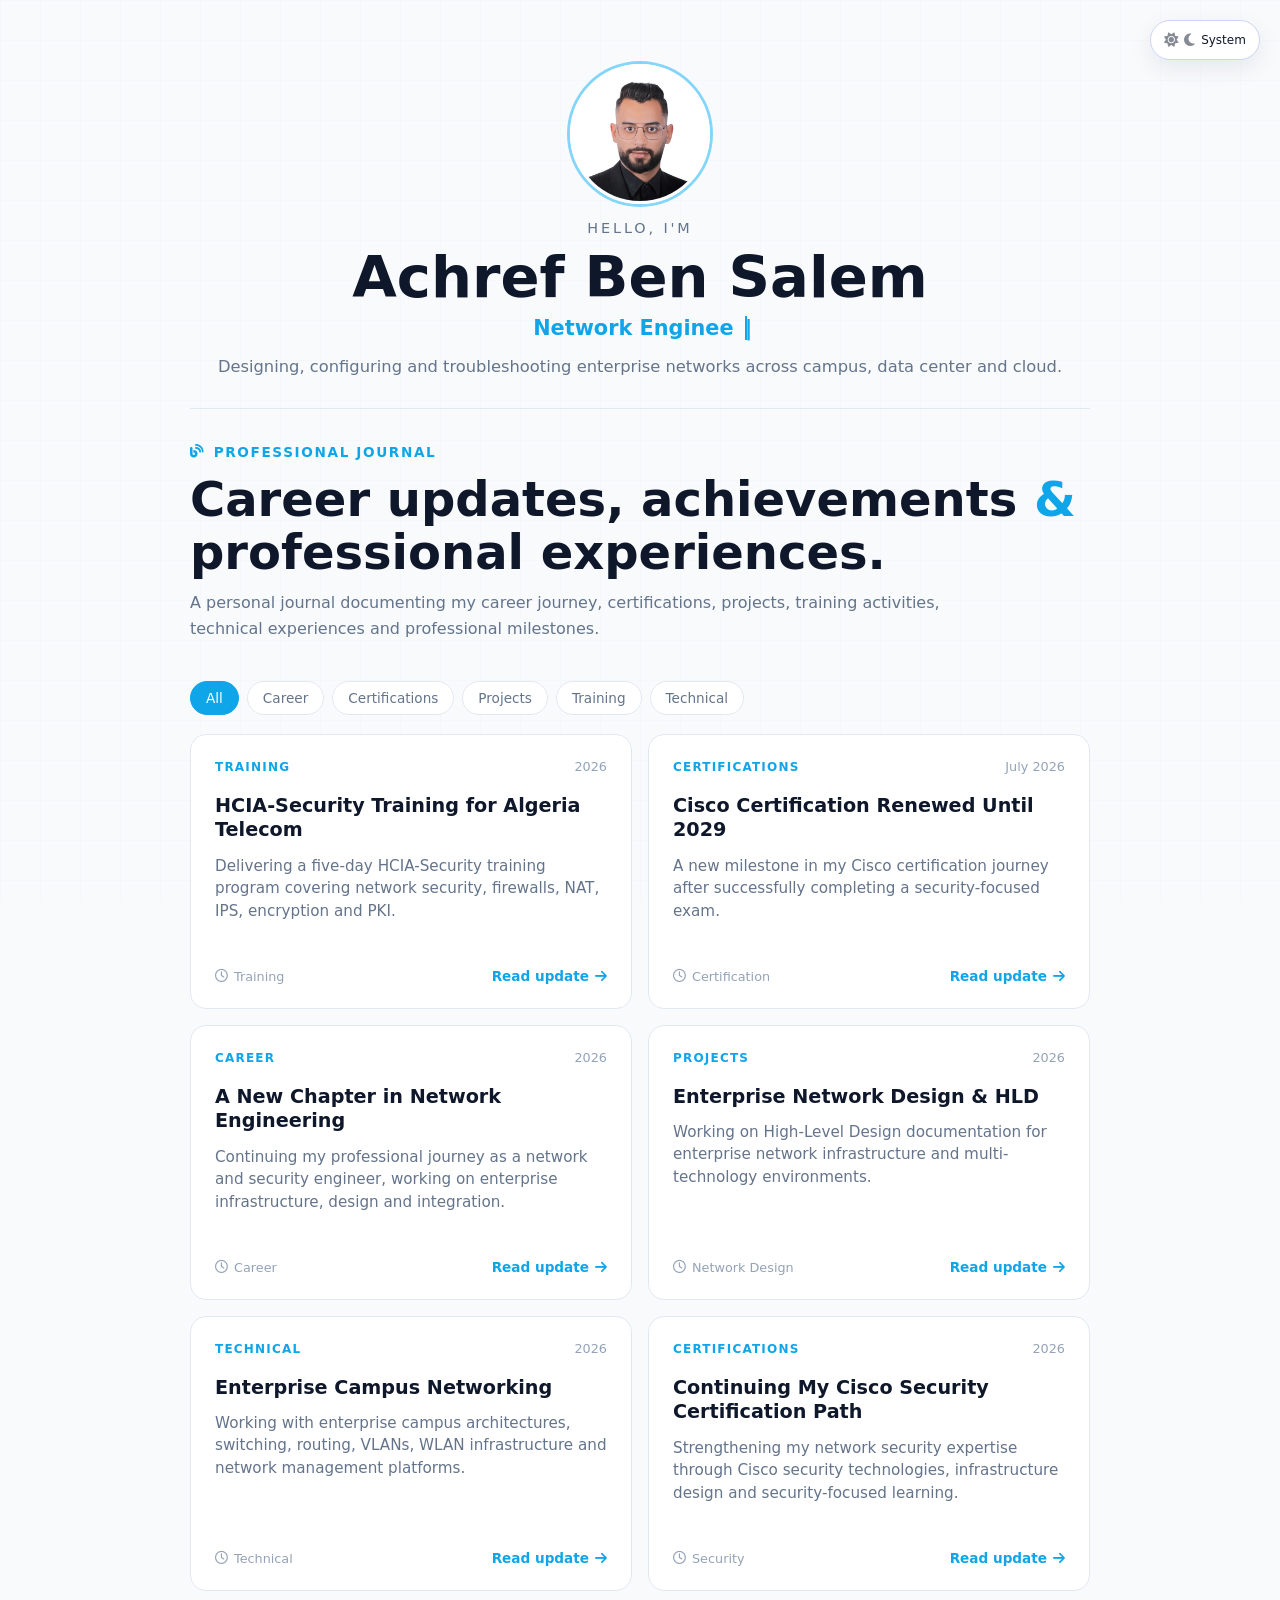
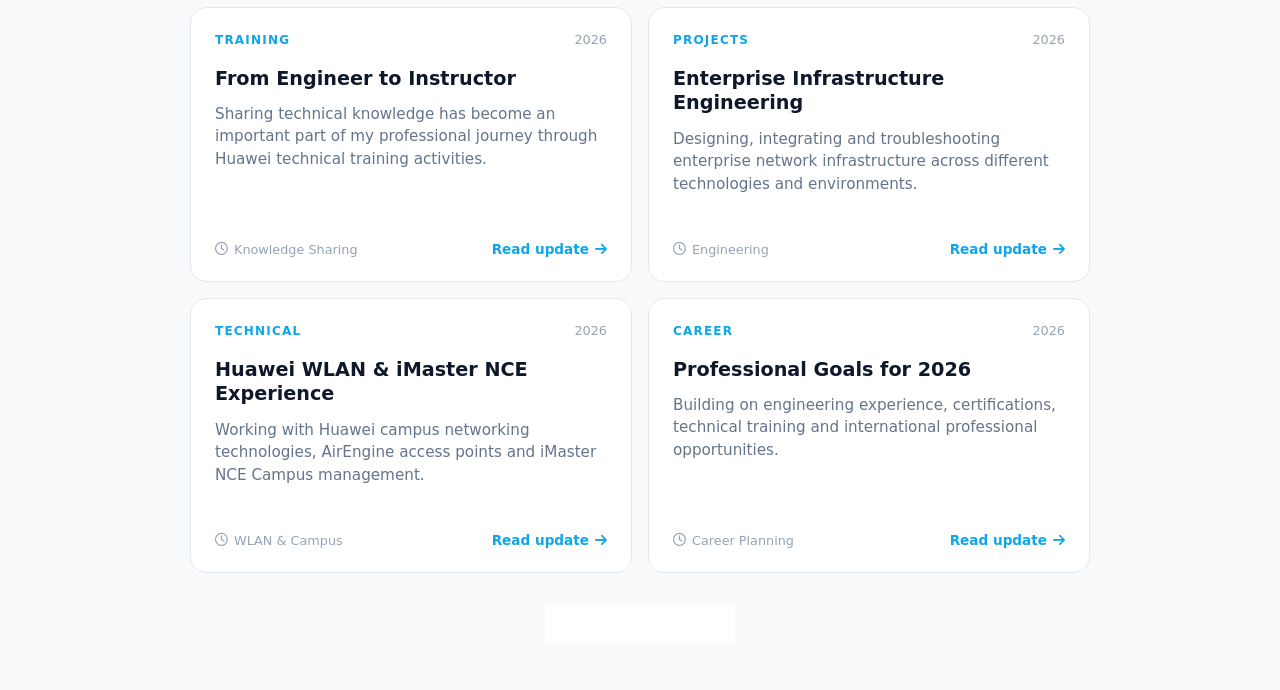
==== commit bb0e92fb: "Update blog.html change position of article ccnp" ====
--- a/blog.html
+++ b/blog.html
@@ -260,6 +260,65 @@
         >
 
 
+
+          <!-- ===============================================
+               ARTICLE 2
+               =============================================== -->
+
+          <article
+            class="journal-card"
+            data-category="training"
+            data-article="hcia-training"
+          >
+
+            <div class="journal-card-top">
+
+              <span class="journal-category">
+                Training
+              </span>
+
+              <span class="journal-year">
+                2026
+              </span>
+
+            </div>
+
+
+            <h3>
+              HCIA-Security Training for Algeria Telecom
+            </h3>
+
+
+            <p>
+
+              Delivering a five-day HCIA-Security
+              training program covering network security,
+              firewalls, NAT, IPS, encryption and PKI.
+
+            </p>
+
+
+            <div class="journal-card-bottom">
+
+              <span>
+                <i class="far fa-clock"></i>
+                Training
+              </span>
+
+
+              <button class="read-update">
+
+                Read update
+
+                <i class="fas fa-arrow-right"></i>
+
+              </button>
+
+            </div>
+
+          </article>
+
+
           <!-- ===============================================
                ARTICLE 1
                =============================================== -->
@@ -277,7 +336,7 @@
               </span>
 
               <span class="journal-year">
-                2026
+                July 2026
               </span>
 
             </div>
@@ -316,67 +375,7 @@
             </div>
 
           </article>
-
-
-
-          <!-- ===============================================
-               ARTICLE 2
-               =============================================== -->
-
-          <article
-            class="journal-card"
-            data-category="training"
-            data-article="hcia-training"
-          >
-
-            <div class="journal-card-top">
-
-              <span class="journal-category">
-                Training
-              </span>
-
-              <span class="journal-year">
-                2026
-              </span>
-
-            </div>
-
-
-            <h3>
-              HCIA-Security Training for Algeria Telecom
-            </h3>
-
-
-            <p>
-
-              Delivering a five-day HCIA-Security
-              training program covering network security,
-              firewalls, NAT, IPS, encryption and PKI.
-
-            </p>
-
-
-            <div class="journal-card-bottom">
-
-              <span>
-                <i class="far fa-clock"></i>
-                Training
-              </span>
-
-
-              <button class="read-update">
-
-                Read update
-
-                <i class="fas fa-arrow-right"></i>
-
-              </button>
-
-            </div>
-
-          </article>
-
-
+			
 
           <!-- ===============================================
                ARTICLE 3
@@ -1376,71 +1375,56 @@
     const articles = {
 
 
-      "cisco-certification": {
-
-        category:
-          "Certifications",
-
-        date:
-          "2026",
-
-        title:
-          "Cisco Certification Renewed Until 2029",
-
-        tags: [
-          "Cisco",
-          "CCNP",
-          "Security",
-          "Certification"
-        ],
-
-        content: `
-
-          <p>
-            I successfully completed a Cisco
-            security-focused examination, allowing
-            me to renew my professional certification
-            path until July 2029.
-          </p>
-
-
-          <h3>
-            Why this milestone matters
-          </h3>
-
-
-          <p>
-            Maintaining active certifications is an
-            important part of my professional
-            development as a network and security
-            engineer.
-          </p>
-
-
-          <p>
-            The preparation also allowed me to
-            strengthen my understanding of Cisco
-            security technologies and infrastructure
-            protection.
-          </p>
-
-
-          <h3>
-            Continuous learning
-          </h3>
-
-
-          <p>
-            Network infrastructure is constantly
-            evolving. Continuing to learn and validate
-            technical skills helps me stay aligned
-            with enterprise networking and security
-            requirements.
-          </p>
-
-        `
-
-      },
+		"cisco-certification": {
+		  title: "Cisco Professional Certifications Renewed Until July 2029",
+		  category: "Certifications",
+		  date: "July 2026",
+		  tags: ["Cisco", "CCNP", "SCOR", "Networking", "CyberSecurity", "Continuous Learning"],
+
+		  excerpt:
+			"A small professional milestone: completing the Designing Cisco Security Infrastructure exam and renewing my Cisco professional certifications until July 2029.",
+
+		  content: `
+			<p>I'm pleased to share a small professional milestone.</p>
+
+			<p>
+			  I recently completed the <strong>Designing Cisco Security Infrastructure</strong>
+			  exam through the Cisco U. Continuing Education program.
+			</p>
+
+			<p>
+			  This achievement allowed me to renew my Cisco professional certifications,
+			  extending their validity until <strong>July 2029</strong>, including:
+			</p>
+
+			<ul>
+			  <li>✅ Cisco Certified Network Professional (CCNP) Enterprise</li>
+			  <li>✅ Cisco Certified Specialist – Security Core (SCOR)</li>
+			</ul>
+
+			<p>
+			  I believe continuous learning is an important part of our profession,
+			  and I'm grateful for the opportunity to keep my skills up to date while
+			  continuing to grow in networking and cybersecurity.
+			</p>
+
+			<p>
+			  Looking forward to applying this knowledge in future projects and
+			  continuing to learn.
+			</p>
+
+			<p class="article-hashtags">
+			  #Cisco #CiscoU #CCNP #SCOR #Networking #CyberSecurity #ContinuousLearning
+			</p>
+			<div class="article-images">
+			  <img src="images/ccnp-enterprise-certificate.png"
+				   alt="Cisco Certified Network Professional Enterprise certificate">
+
+			  <img src="images/designing-cisco-security-infrastructure-certificate.png"
+				   alt="Designing Cisco Security Infrastructure certificate">
+			</div>
+		  `
+		},
 
 
       "hcia-training": {
--- a/blog-style.css
+++ b/blog-style.css
@@ -2022,3 +2022,35 @@
   }
 
 }
+
+/* =========================================================
+   ARTICLE IMAGES
+   ========================================================= */
+
+.article-images {
+  display: grid;
+  grid-template-columns: repeat(2, 1fr);
+  gap: 1rem;
+  margin-top: 1.5rem;
+}
+
+.article-images img {
+  width: 100%;
+  max-width: 450px;
+  height: auto;
+  display: block;
+  margin: 0 auto;
+  border-radius: 10px;
+  border: 1px solid #e2e8f0;
+}
+
+/* Phone */
+@media (max-width: 600px) {
+  .article-images {
+    grid-template-columns: 1fr;
+  }
+
+  .article-images img {
+    max-width: 100%;
+  }
+}	
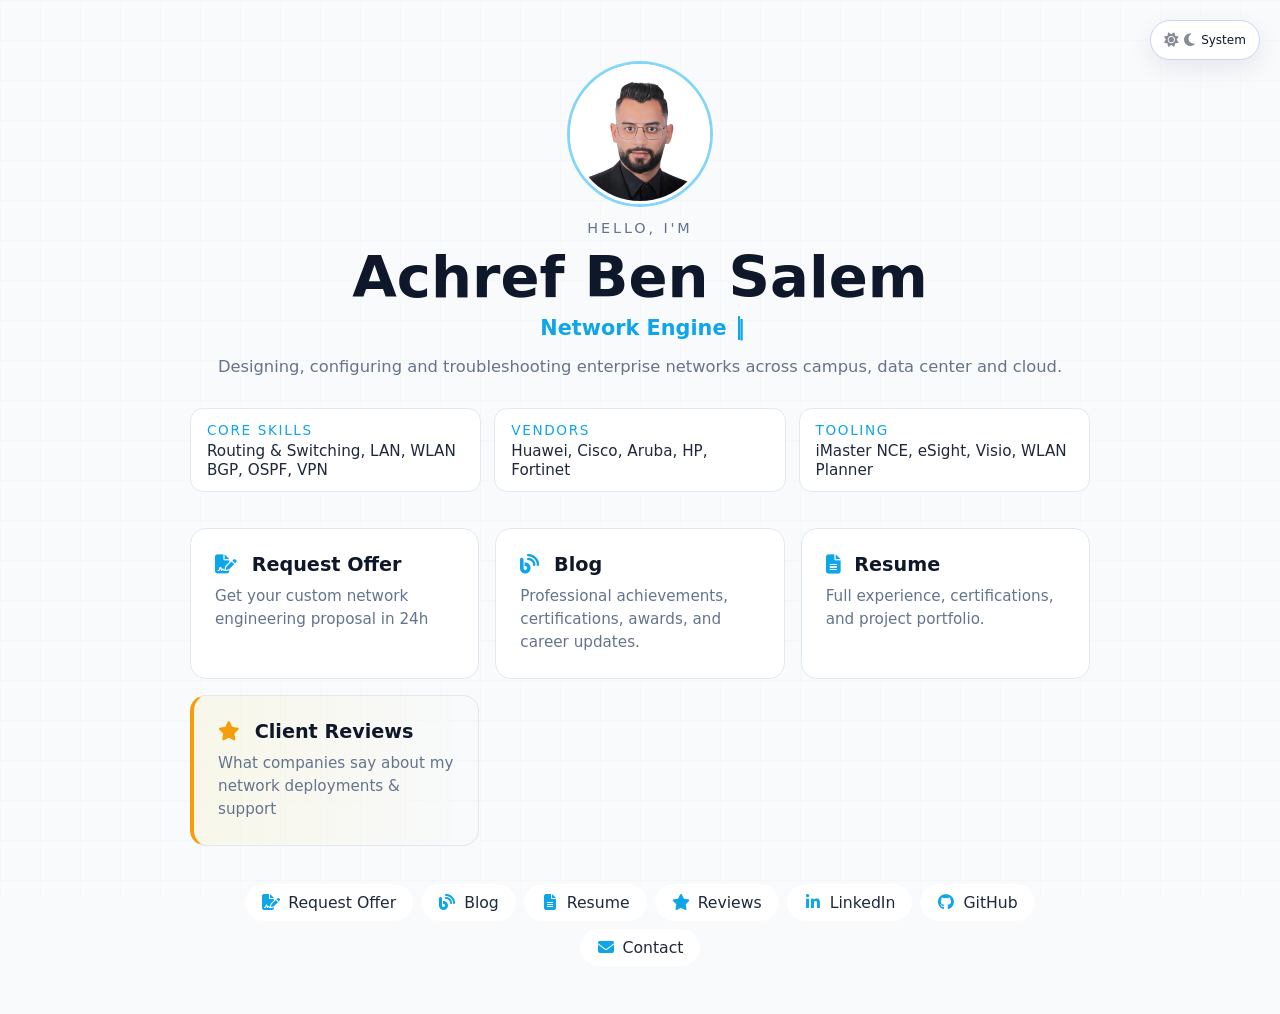
==== commit a871fc5f: "Update blog.html add articles" ====
--- a/blog.html
+++ b/blog.html
@@ -1,2473 +1,225 @@
 <!DOCTYPE html>
 <html lang="en">
-
 <head>
-
-  <meta charset="UTF-8">
-
-  <meta
-    name="viewport"
-    content="width=device-width, initial-scale=1.0"
-  >
-
-  <title>
-    Achref Ben Salem | Professional Journal
-  </title>
-
-
-  <!-- Font Awesome - same version/style as main website -->
-  <link
-    rel="stylesheet"
-    href="https://cdnjs.cloudflare.com/ajax/libs/font-awesome/6.5.1/css/all.min.css"
-  >
-
-    <!-- Favicon using your PNG -->
+  <meta charset="UTF-8" />
+  <meta name="viewport" content="width=device-width, initial-scale=1.0" />
+  <title>Achref Ben Salem | Network Engineer</title>
+
+  <!-- Favicon using your PNG -->
   <link rel="icon" type="image/png" sizes="256x256" href="favicons/favicon-256x256.png" />
   <link rel="icon" type="image/png" sizes="96x96" href="favicons/favicon-96x96.png" />
   <link rel="icon" type="image/png" sizes="32x32" href="favicons/favicon-32x32.png" />
   <link rel="icon" type="image/png" sizes="16x16" href="favicons/favicon-16x16.png" />
 
-
-  <!-- Blog CSS -->
-  <link
-    rel="stylesheet"
-    href="blog-style.css"
-  >
-
+  <!-- Icons + styles -->
+  <link rel="stylesheet"
+        href="https://cdnjs.cloudflare.com/ajax/libs/font-awesome/6.5.1/css/all.min.css" />
+  <link rel="stylesheet" href="style.css" />
 </head>
-
-
 <body>
-
-
-  <!-- =====================================================
-       SAME ANIMATED GRID AS MAIN WEBSITE
-       ===================================================== -->
-
+  <!-- Animated background grid -->
   <div class="grid-bg"></div>
 
-
-  <!-- =====================================================
-       PAGE SHELL
-       ===================================================== -->
-
+  <!-- Page shell so theme toggle is relative -->
   <div class="page-shell">
-
-
-    <!-- ===================================================
-         SAME THEME BUTTON AS MAIN WEBSITE
-
-         Light → Dark → System
-         =================================================== -->
-
-    <button
-      class="theme-toggle"
-      title="Toggle theme"
-      aria-label="Toggle theme"
-    >
-
+    <!-- Theme Toggle -->
+    <button class="theme-toggle" title="Toggle theme" aria-label="Toggle theme">
       <i class="fas fa-sun"></i>
-
       <i class="fas fa-moon"></i>
-
-      <span class="theme-label">
-        System
-      </span>
-
+      <span class="theme-label">Auto</span>
     </button>
 
-
-
-    <!-- ===================================================
-         MAIN HERO
-         SAME STYLE AS MAIN PORTFOLIO
-         =================================================== -->
-
     <main class="hero">
-
-
       <div class="hero-content">
-
-
-        <!-- =================================================
-             SAME AVATAR
-             ================================================= -->
-
         <div class="avatar-wrapper">
-
-          <img
-            src="avatar.jpg"
-            alt="Achref Ben Salem"
-            class="avatar-circle"
-          >
-
+          <img src="avatar.jpg" alt="Achref Ben Salem" class="avatar-circle" />
         </div>
 
-
-        <!-- =================================================
-             SAME HELLO
-             ================================================= -->
-
-        <p class="hello">
-          Hello, I'm
+        <p class="hello">Hello, I'm</p>
+        <h1 class="name">Achref Ben Salem</h1>
+
+        <h2 class="typing">
+          <span id="typing-text"></span>
+          <span class="cursor">|</span>
+        </h2>
+
+        <p class="subtitle">
+          Designing, configuring and troubleshooting enterprise networks across campus,
+          data center and cloud.
         </p>
 
-
-        <!-- =================================================
-             SAME NAME
-             ================================================= -->
-
-        <h1 class="name">
-          Achref Ben Salem
-        </h1>
-
-
-        <!-- =================================================
-             SAME TYPING EFFECT
-             ================================================= -->
-
-        <h2 class="typing">
-
-          <span id="typing-text"></span>
-
-          <span class="cursor">
-            |
-          </span>
-
-        </h2>
-
-
-        <!-- =================================================
-             SAME SUBTITLE
-             ================================================= -->
-
-        <p class="subtitle">
-
-          Designing, configuring and troubleshooting
-          enterprise networks across campus,
-          data center and cloud.
-
-        </p>
-
-        <!-- =================================================
-             BLOG INTRODUCTION
-             ================================================= -->
-
-        <section class="journal-intro">
-
-
-          <div class="journal-label">
-
-            <i class="fas fa-blog"></i>
-
-            Professional Journal
-
+        <section class="badges">
+          <div class="badge">
+            <span class="badge-title">Core Skills</span>
+            <span class="badge-body">Routing & Switching, LAN, WLAN  BGP, OSPF, VPN</span>
           </div>
-
-
-          <h2>
-
-            Career updates, achievements
-            <span>&amp;</span>
-            professional experiences.
-
-          </h2>
-
-
-          <p>
-
-            A personal journal documenting my career
-            journey, certifications, projects, training
-            activities, technical experiences and
-            professional milestones.
-
-          </p>
-
-
+          <div class="badge">
+            <span class="badge-title">Vendors</span>
+            <span class="badge-body">Huawei, Cisco, Aruba, HP, Fortinet</span>
+          </div>
+          <div class="badge">
+            <span class="badge-title">Tooling</span>
+            <span class="badge-body">iMaster NCE, eSight, Visio, WLAN Planner</span>
+          </div>
         </section>
 
-
-
-        <!-- =================================================
-             BLOG FILTERS
-             ================================================= -->
-
-        <nav
-          class="journal-filters"
-          id="journalFilters"
-        >
-
-
-          <button
-            class="journal-filter active"
-            data-category="all"
-          >
-            All
-          </button>
-
-
-          <button
-            class="journal-filter"
-            data-category="career"
-          >
-            Career
-          </button>
-
-
-          <button
-            class="journal-filter"
-            data-category="certifications"
-          >
-            Certifications
-          </button>
-
-
-          <button
-            class="journal-filter"
-            data-category="projects"
-          >
-            Projects
-          </button>
-
-
-          <button
-            class="journal-filter"
-            data-category="training"
-          >
-            Training
-          </button>
-
-
-          <button
-            class="journal-filter"
-            data-category="technical"
-          >
-            Technical
-          </button>
-
-
-        </nav>
-
-
-
-        <!-- =================================================
-             ARTICLES
-             ================================================= -->
-
-        <section
-          class="journal-cards"
-          id="journalCards"
-        >
-
-
-
-          <!-- ===============================================
-               ARTICLE 2
-               =============================================== -->
-
-          <article
-            class="journal-card"
-            data-category="training"
-            data-article="hcia-training"
-          >
-
-            <div class="journal-card-top">
-
-              <span class="journal-category">
-                Training
-              </span>
-
-              <span class="journal-year">
-                2026
-              </span>
-
-            </div>
-
-
-            <h3>
-              HCIA-Security Training for Algeria Telecom
-            </h3>
-
-
-            <p>
-
-              Delivering a five-day HCIA-Security
-              training program covering network security,
-              firewalls, NAT, IPS, encryption and PKI.
-
-            </p>
-
-
-            <div class="journal-card-bottom">
-
-              <span>
-                <i class="far fa-clock"></i>
-                Training
-              </span>
-
-
-              <button class="read-update">
-
-                Read update
-
-                <i class="fas fa-arrow-right"></i>
-
-              </button>
-
-            </div>
-
-          </article>
-
-
-          <!-- ===============================================
-               ARTICLE 1
-               =============================================== -->
-
-          <article
-            class="journal-card"
-            data-category="certifications"
-            data-article="cisco-certification"
-          >
-
-            <div class="journal-card-top">
-
-              <span class="journal-category">
-                Certifications
-              </span>
-
-              <span class="journal-year">
-                July 2026
-              </span>
-
-            </div>
-
-
-            <h3>
-              Cisco Certification Renewed Until 2029
-            </h3>
-
-
-            <p>
-
-              A new milestone in my Cisco certification
-              journey after successfully completing a
-              security-focused exam.
-
-            </p>
-
-
-            <div class="journal-card-bottom">
-
-              <span>
-                <i class="far fa-clock"></i>
-                Certification
-              </span>
-
-
-              <button class="read-update">
-
-                Read update
-
-                <i class="fas fa-arrow-right"></i>
-
-              </button>
-
-            </div>
-
-          </article>
-			
-
-          <!-- ===============================================
-               ARTICLE 3
-               =============================================== -->
-
-          <article
-            class="journal-card"
-            data-category="career"
-            data-article="career"
-          >
-
-            <div class="journal-card-top">
-
-              <span class="journal-category">
-                Career
-              </span>
-
-              <span class="journal-year">
-                2026
-              </span>
-
-            </div>
-
-
-            <h3>
-              A New Chapter in Network Engineering
-            </h3>
-
-
-            <p>
-
-              Continuing my professional journey as a
-              network and security engineer, working on
-              enterprise infrastructure, design and
-              integration.
-
-            </p>
-
-
-            <div class="journal-card-bottom">
-
-              <span>
-                <i class="far fa-clock"></i>
-                Career
-              </span>
-
-
-              <button class="read-update">
-
-                Read update
-
-                <i class="fas fa-arrow-right"></i>
-
-              </button>
-
-            </div>
-
-          </article>
-
-
-
-          <!-- ===============================================
-               ARTICLE 4
-               =============================================== -->
-
-          <article
-            class="journal-card"
-            data-category="projects"
-            data-article="hld"
-          >
-
-            <div class="journal-card-top">
-
-              <span class="journal-category">
-                Projects
-              </span>
-
-              <span class="journal-year">
-                2026
-              </span>
-
-            </div>
-
-
-            <h3>
-              Enterprise Network Design &amp; HLD
-            </h3>
-
-
-            <p>
-
-              Working on High-Level Design documentation
-              for enterprise network infrastructure and
-              multi-technology environments.
-
-            </p>
-
-
-            <div class="journal-card-bottom">
-
-              <span>
-                <i class="far fa-clock"></i>
-                Network Design
-              </span>
-
-
-              <button class="read-update">
-
-                Read update
-
-                <i class="fas fa-arrow-right"></i>
-
-              </button>
-
-            </div>
-
-          </article>
-
-
-
-          <!-- ===============================================
-               ARTICLE 5
-               =============================================== -->
-
-          <article
-            class="journal-card"
-            data-category="technical"
-            data-article="campus"
-          >
-
-            <div class="journal-card-top">
-
-              <span class="journal-category">
-                Technical
-              </span>
-
-              <span class="journal-year">
-                2026
-              </span>
-
-            </div>
-
-
-            <h3>
-              Enterprise Campus Networking
-            </h3>
-
-
-            <p>
-
-              Working with enterprise campus
-              architectures, switching, routing, VLANs,
-              WLAN infrastructure and network management
-              platforms.
-
-            </p>
-
-
-            <div class="journal-card-bottom">
-
-              <span>
-                <i class="far fa-clock"></i>
-                Technical
-              </span>
-
-
-              <button class="read-update">
-
-                Read update
-
-                <i class="fas fa-arrow-right"></i>
-
-              </button>
-
-            </div>
-
-          </article>
-
-
-
-          <!-- ===============================================
-               ARTICLE 6
-               =============================================== -->
-
-          <article
-            class="journal-card"
-            data-category="certifications"
-            data-article="security-cert"
-          >
-
-            <div class="journal-card-top">
-
-              <span class="journal-category">
-                Certifications
-              </span>
-
-              <span class="journal-year">
-                2026
-              </span>
-
-            </div>
-
-
-            <h3>
-              Continuing My Cisco Security Certification Path
-            </h3>
-
-
-            <p>
-
-              Strengthening my network security expertise
-              through Cisco security technologies,
-              infrastructure design and security-focused
-              learning.
-
-            </p>
-
-
-            <div class="journal-card-bottom">
-
-              <span>
-                <i class="far fa-clock"></i>
-                Security
-              </span>
-
-
-              <button class="read-update">
-
-                Read update
-
-                <i class="fas fa-arrow-right"></i>
-
-              </button>
-
-            </div>
-
-          </article>
-
-
-
-          <!-- ===============================================
-               ARTICLE 7
-               =============================================== -->
-
-          <article
-            class="journal-card"
-            data-category="training"
-            data-article="instructor"
-          >
-
-            <div class="journal-card-top">
-
-              <span class="journal-category">
-                Training
-              </span>
-
-              <span class="journal-year">
-                2026
-              </span>
-
-            </div>
-
-
-            <h3>
-              From Engineer to Instructor
-            </h3>
-
-
-            <p>
-
-              Sharing technical knowledge has become an
-              important part of my professional journey
-              through Huawei technical training activities.
-
-            </p>
-
-
-            <div class="journal-card-bottom">
-
-              <span>
-                <i class="far fa-clock"></i>
-                Knowledge Sharing
-              </span>
-
-
-              <button class="read-update">
-
-                Read update
-
-                <i class="fas fa-arrow-right"></i>
-
-              </button>
-
-            </div>
-
-          </article>
-
-
-
-          <!-- ===============================================
-               ARTICLE 8
-               =============================================== -->
-
-          <article
-            class="journal-card"
-            data-category="projects"
-            data-article="engineering"
-          >
-
-            <div class="journal-card-top">
-
-              <span class="journal-category">
-                Projects
-              </span>
-
-              <span class="journal-year">
-                2026
-              </span>
-
-            </div>
-
-
-            <h3>
-              Enterprise Infrastructure Engineering
-            </h3>
-
-
-            <p>
-
-              Designing, integrating and troubleshooting
-              enterprise network infrastructure across
-              different technologies and environments.
-
-            </p>
-
-
-            <div class="journal-card-bottom">
-
-              <span>
-                <i class="far fa-clock"></i>
-                Engineering
-              </span>
-
-
-              <button class="read-update">
-
-                Read update
-
-                <i class="fas fa-arrow-right"></i>
-
-              </button>
-
-            </div>
-
-          </article>
-
-
-
-          <!-- ===============================================
-               ARTICLE 9
-               =============================================== -->
-
-          <article
-            class="journal-card"
-            data-category="technical"
-            data-article="wlan"
-          >
-
-            <div class="journal-card-top">
-
-              <span class="journal-category">
-                Technical
-              </span>
-
-              <span class="journal-year">
-                2026
-              </span>
-
-            </div>
-
-
-            <h3>
-              Huawei WLAN &amp; iMaster NCE Experience
-            </h3>
-
-
-            <p>
-
-              Working with Huawei campus networking
-              technologies, AirEngine access points and
-              iMaster NCE Campus management.
-
-            </p>
-
-
-            <div class="journal-card-bottom">
-
-              <span>
-                <i class="far fa-clock"></i>
-                WLAN &amp; Campus
-              </span>
-
-
-              <button class="read-update">
-
-                Read update
-
-                <i class="fas fa-arrow-right"></i>
-
-              </button>
-
-            </div>
-
-          </article>
-
-
-
-          <!-- ===============================================
-               ARTICLE 10
-               =============================================== -->
-
-          <article
-            class="journal-card"
-            data-category="career"
-            data-article="goals"
-          >
-
-            <div class="journal-card-top">
-
-              <span class="journal-category">
-                Career
-              </span>
-
-              <span class="journal-year">
-                2026
-              </span>
-
-            </div>
-
-
-            <h3>
-              Professional Goals for 2026
-            </h3>
-
-
-            <p>
-
-              Building on engineering experience,
-              certifications, technical training and
-              international professional opportunities.
-
-            </p>
-
-
-            <div class="journal-card-bottom">
-
-              <span>
-                <i class="far fa-clock"></i>
-                Career Planning
-              </span>
-
-
-              <button class="read-update">
-
-                Read update
-
-                <i class="fas fa-arrow-right"></i>
-
-              </button>
-
-            </div>
-
-          </article>
-
-
+        <!-- BIG RECTANGLES - ADDED REQUEST OFFER BUTTON HERE (near Blog/Resume) -->
+        <section class="cards">
+          <!-- ADDED: Request Offer card FIRST position -->
+          <a href="offer.html" class="card request-offer-card">
+            <h3><i class="fas fa-file-signature"></i> Request Offer</h3>
+            <p>Get your custom network engineering proposal in 24h</p>
+          </a>
+          <a href="blog.html" class="card">
+            <h3><i class="fas fa-blog"></i> Blog</h3>
+            <p>Professional achievements, certifications, awards, and career updates.</p>
+          </a>
+          <a href="resume.html" class="card">
+            <h3><i class="fas fa-file-alt"></i> Resume</h3>
+            <p>Full experience, certifications, and project portfolio.</p>
+          </a>
+		    <!-- NEW: Testimonials card -->
+		  <a href="testimonials.html" class="card testimonials-card">
+			<h3><i class="fas fa-star"></i> Client Reviews</h3>
+			<p>What companies say about my network deployments & support</p>
+		  </a>
         </section>
 
-
-
-        <!-- =================================================
-             RETURN TO PORTFOLIO
-             ================================================= -->
-
-        <div class="journal-back">
-
-          <a
-            href="https://bensalem.tn"
-            class="link-item"
-          >
-
-            <i class="fas fa-arrow-left"></i>
-
-            Back to Portfolio
-
-          </a>
-
+        <div class="links">
+          <!-- ADDED: Request Offer button HERE (near Blog in links) -->
+          <a href="offer.html" class="link-item request-offer-link" target="_blank">
+            <i class="fas fa-file-signature"></i> Request Offer
+          </a>
+          <a href="https://blog.bensalem.tn" class="link-item" target="_blank">
+            <i class="fas fa-blog"></i> Blog
+          </a>
+          <a href="https://resume.bensalem.tn" class="link-item" target="_blank">
+            <i class="fas fa-file-alt"></i> Resume
+          </a>
+		  <a href="testimonials.html" class="link-item" target="_blank">
+			  <i class="fas fa-star"></i> Reviews
+			</a>
+
+          <a href="https://www.linkedin.com/in/bensalemtn/" class="link-item" target="_blank" rel="noopener">
+            <i class="fab fa-linkedin-in"></i> LinkedIn
+          </a>
+          <a href="https://github.com/bensalemtn" class="link-item" target="_blank" rel="noopener">
+            <i class="fab fa-github"></i> GitHub
+          </a>
+          <a href="mailto:achref@bensalem.tn" class="link-item">
+            <i class="fas fa-envelope"></i> Contact
+          </a>
         </div>
-
-
       </div>
-
     </main>
-
   </div>
 
-
-
-  <!-- =====================================================
-       ARTICLE MODAL
-       ===================================================== -->
-
-  <div
-    class="article-modal"
-    id="articleModal"
-    aria-hidden="true"
-  >
-
-
-    <div
-      class="article-overlay"
-      id="articleOverlay"
-    ></div>
-
-
-    <article class="article-window">
-
-
-      <button
-        class="article-close"
-        id="articleClose"
-        aria-label="Close article"
-      >
-
-        <i class="fas fa-xmark"></i>
-
-      </button>
-
-
-      <div class="article-header">
-
-
-        <div class="article-meta">
-
-          <span
-            class="article-category"
-            id="articleCategory"
-          ></span>
-
-
-          <span
-            class="article-date"
-            id="articleDate"
-          ></span>
-
-        </div>
-
-
-        <h1
-          id="articleTitle"
-        ></h1>
-
-
-        <div
-          class="article-tags"
-          id="articleTags"
-        ></div>
-
-
-      </div>
-
-
-      <div
-        class="article-content"
-        id="articleContent"
-      ></div>
-
-
-    </article>
-
-  </div>
-
-
-
-  <!-- =====================================================
-       JAVASCRIPT
-       ===================================================== -->
-
+  <!-- YOUR EXACT ORIGINAL JAVASCRIPT - UNCHANGED -->
   <script>
-
-
-    /* =====================================================
-       EXACT THEME SYSTEM FROM MAIN WEBSITE
-
-       Light → Dark → System
-       ===================================================== */
-
-    const themeToggle =
-      document.querySelector(
-        ".theme-toggle"
-      );
-
-
-    const body =
-      document.body;
-
-
-    const themeLabel =
-      document.querySelector(
-        ".theme-label"
-      );
-
-
-    const sunIcon =
-      themeToggle.querySelector(
-        ".fa-sun"
-      );
-
-
-    const moonIcon =
-      themeToggle.querySelector(
-        ".fa-moon"
-      );
-
-
-    const themes = [
-      "light",
-      "dark",
-      "system"
+    const themeToggle = document.querySelector('.theme-toggle');
+    const body = document.body;
+    const themeLabel = document.querySelector('.theme-label');
+    const sunIcon = themeToggle.querySelector('.fa-sun');
+    const moonIcon = themeToggle.querySelector('.fa-moon');
+
+    const themes = ['light', 'dark', 'system'];
+    let currentThemeIndex = 0;
+
+    const systemDarkQuery = window.matchMedia('(prefers-color-scheme: dark)');
+    systemDarkQuery.addEventListener('change', () => {
+      const saved = localStorage.getItem('theme') || 'system';
+      if (saved === 'system') {
+        applyTheme('system');
+      }
+    });
+
+    const savedTheme = localStorage.getItem('theme') || 'system';
+    currentThemeIndex = themes.indexOf(savedTheme);
+    if (currentThemeIndex === -1) currentThemeIndex = 2;
+    applyTheme(themes[currentThemeIndex]);
+
+    themeToggle.addEventListener('click', () => {
+      currentThemeIndex = (currentThemeIndex + 1) % themes.length;
+      applyTheme(themes[currentThemeIndex]);
+    });
+
+    function applyTheme(theme) {
+      localStorage.setItem('theme', theme);
+
+      if (theme === 'light') {
+        body.classList.remove('dark-theme');
+        body.setAttribute('data-theme', 'light');
+      } else if (theme === 'dark') {
+        body.classList.add('dark-theme');
+        body.setAttribute('data-theme', 'dark');
+      } else { // system
+        body.removeAttribute('data-theme');
+        const prefersDark = systemDarkQuery.matches;
+        if (prefersDark) {
+          body.classList.add('dark-theme');
+        } else {
+          body.classList.remove('dark-theme');
+        }
+      }
+
+      themeLabel.textContent = theme.charAt(0).toUpperCase() + theme.slice(1);
+
+      if (theme === 'light') {
+        sunIcon.style.opacity = '1';
+        moonIcon.style.opacity = '0.3';
+      } else if (theme === 'dark') {
+        sunIcon.style.opacity = '0.3';
+        moonIcon.style.opacity = '1';
+      } else {
+        sunIcon.style.opacity = '0.5';
+        moonIcon.style.opacity = '0.5';
+      }
+    }
+
+    // Hide theme button when scrolled down, show only near top
+    window.addEventListener('scroll', () => {
+      const currentY = window.scrollY;
+      if (currentY > 80) {
+        themeToggle.classList.add('hidden');
+      } else {
+        themeToggle.classList.remove('hidden');
+      }
+    });
+
+    // Typing effect
+    const roles = [
+      "Network Engineer",
+      "Campus & DC Fabric Specialist",
+      "Huawei iMaster NCE Engineer",
+      "SDN & Automation Enthusiast"
     ];
 
-
-    let currentThemeIndex = 0;
-
-
-    const systemDarkQuery =
-      window.matchMedia(
-        "(prefers-color-scheme: dark)"
-      );
-
-
-    systemDarkQuery.addEventListener(
-      "change",
-      () => {
-
-        const saved =
-          localStorage.getItem(
-            "theme"
-          ) || "system";
-
-
-        if (
-          saved === "system"
-        ) {
-
-          applyTheme(
-            "system"
-          );
-
+    const typingText = document.getElementById("typing-text");
+    let roleIndex = 0;
+    let charIndex = 0;
+    let deleting = false;
+
+    function type() {
+      const current = roles[roleIndex];
+
+      if (!deleting) {
+        typingText.textContent = current.slice(0, ++charIndex);
+        if (charIndex === current.length) {
+          deleting = true;
+          setTimeout(type, 1500);
+          return;
         }
-
-      }
-    );
-
-
-    const savedTheme =
-      localStorage.getItem(
-        "theme"
-      ) || "system";
-
-
-    currentThemeIndex =
-      themes.indexOf(
-        savedTheme
-      );
-
-
-    if (
-      currentThemeIndex === -1
-    ) {
-
-      currentThemeIndex = 2;
-
+      } else {
+        typingText.textContent = current.slice(0, --charIndex);
+        if (charIndex === 0) {
+          deleting = false;
+          roleIndex = (roleIndex + 1) % roles.length;
+        }
+      }
+      setTimeout(type, deleting ? 60 : 100);
     }
 
-
-    applyTheme(
-      themes[currentThemeIndex]
-    );
-
-
-    themeToggle.addEventListener(
-      "click",
-      () => {
-
-        currentThemeIndex =
-          (
-            currentThemeIndex + 1
-          ) %
-          themes.length;
-
-
-        applyTheme(
-          themes[currentThemeIndex]
-        );
-
-      }
-    );
-
-
-    function applyTheme(
-      theme
-    ) {
-
-
-      localStorage.setItem(
-        "theme",
-        theme
-      );
-
-
-      if (
-        theme === "light"
-      ) {
-
-        body.classList.remove(
-          "dark-theme"
-        );
-
-        body.setAttribute(
-          "data-theme",
-          "light"
-        );
-
-      }
-
-
-      else if (
-        theme === "dark"
-      ) {
-
-        body.classList.add(
-          "dark-theme"
-        );
-
-        body.setAttribute(
-          "data-theme",
-          "dark"
-        );
-
-      }
-
-
-      else {
-
-
-        body.removeAttribute(
-          "data-theme"
-        );
-
-
-        const prefersDark =
-          systemDarkQuery.matches;
-
-
-        if (
-          prefersDark
-        ) {
-
-          body.classList.add(
-            "dark-theme"
-          );
-
-        }
-
-        else {
-
-          body.classList.remove(
-            "dark-theme"
-          );
-
-        }
-
-      }
-
-
-      /*
-       * IMPORTANT:
-       * "System", not "Auto"
-       */
-
-      themeLabel.textContent =
-        theme.charAt(0).toUpperCase()
-        +
-        theme.slice(1);
-
-
-      if (
-        theme === "light"
-      ) {
-
-        sunIcon.style.opacity =
-          "1";
-
-        moonIcon.style.opacity =
-          "0.3";
-
-      }
-
-
-      else if (
-        theme === "dark"
-      ) {
-
-        sunIcon.style.opacity =
-          "0.3";
-
-        moonIcon.style.opacity =
-          "1";
-
-      }
-
-
-      else {
-
-        sunIcon.style.opacity =
-          "0.5";
-
-        moonIcon.style.opacity =
-          "0.5";
-
-      }
-
-    }
-
-
-
-    /* =====================================================
-       SAME THEME BUTTON SCROLL BEHAVIOR
-       FROM MAIN WEBSITE
-       ===================================================== */
-
-    window.addEventListener(
-      "scroll",
-      () => {
-
-        const currentY =
-          window.scrollY;
-
-
-        if (
-          currentY > 80
-        ) {
-
-          themeToggle.classList.add(
-            "hidden"
-          );
-
-        }
-
-        else {
-
-          themeToggle.classList.remove(
-            "hidden"
-          );
-
-        }
-
-      }
-    );
-
-
-
-    /* =====================================================
-       SAME TYPING EFFECT STYLE
-       FROM MAIN WEBSITE
-       ===================================================== */
-
-    const roles = [
-
-      "Network Engineer",
-
-      "Campus & DC Fabric Specialist",
-
-      "Huawei iMaster NCE Engineer",
-
-      "SDN & Automation Enthusiast"
-
-    ];
-
-
-    const typingText =
-      document.getElementById(
-        "typing-text"
-      );
-
-
-    let roleIndex = 0;
-
-    let charIndex = 0;
-
-    let deleting = false;
-
-
-    function type() {
-
-
-      const current =
-        roles[roleIndex];
-
-
-      if (
-        !deleting
-      ) {
-
-
-        typingText.textContent =
-          current.slice(
-            0,
-            ++charIndex
-          );
-
-
-        if (
-          charIndex ===
-          current.length
-        ) {
-
-
-          deleting =
-            true;
-
-
-          setTimeout(
-            type,
-            1500
-          );
-
-
-          return;
-
-        }
-
-      }
-
-
-      else {
-
-
-        typingText.textContent =
-          current.slice(
-            0,
-            --charIndex
-          );
-
-
-        if (
-          charIndex === 0
-        ) {
-
-
-          deleting =
-            false;
-
-
-          roleIndex =
-            (
-              roleIndex + 1
-            ) %
-            roles.length;
-
-        }
-
-      }
-
-
-      setTimeout(
-        type,
-        deleting
-          ? 60
-          : 100
-      );
-
-    }
-
-
-    document.addEventListener(
-      "DOMContentLoaded",
-      type
-    );
-
-
-
-    /* =====================================================
-       ARTICLES DATABASE
-       ===================================================== */
-
-    const articles = {
-
-
-		"cisco-certification": {
-		  title: "Cisco Professional Certifications Renewed Until July 2029",
-		  category: "Certifications",
-		  date: "July 2026",
-		  tags: ["Cisco", "CCNP", "SCOR", "Networking", "CyberSecurity", "Continuous Learning"],
-
-		  excerpt:
-			"A small professional milestone: completing the Designing Cisco Security Infrastructure exam and renewing my Cisco professional certifications until July 2029.",
-
-		  content: `
-			<p>I'm pleased to share a small professional milestone.</p>
-
-			<p>
-			  I recently completed the <strong>Designing Cisco Security Infrastructure</strong>
-			  exam through the Cisco U. Continuing Education program.
-			</p>
-
-			<p>
-			  This achievement allowed me to renew my Cisco professional certifications,
-			  extending their validity until <strong>July 2029</strong>, including:
-			</p>
-
-			<ul>
-			  <li>✅ Cisco Certified Network Professional (CCNP) Enterprise</li>
-			  <li>✅ Cisco Certified Specialist – Security Core (SCOR)</li>
-			</ul>
-
-			<p>
-			  I believe continuous learning is an important part of our profession,
-			  and I'm grateful for the opportunity to keep my skills up to date while
-			  continuing to grow in networking and cybersecurity.
-			</p>
-
-			<p>
-			  Looking forward to applying this knowledge in future projects and
-			  continuing to learn.
-			</p>
-
-			<p class="article-hashtags">
-			  #Cisco #CiscoU #CCNP #SCOR #Networking #CyberSecurity #ContinuousLearning
-			</p>
-			<div class="article-images">
-			  <img src="images/ccnp-enterprise-certificate.png"
-				   alt="Cisco Certified Network Professional Enterprise certificate">
-
-			  <img src="images/designing-cisco-security-infrastructure-certificate.png"
-				   alt="Designing Cisco Security Infrastructure certificate">
-			</div>
-		  `
-		},
-
-
-      "hcia-training": {
-
-        category:
-          "Training",
-
-        date:
-          "2026",
-
-        title:
-          "HCIA-Security Training for Algeria Telecom",
-
-        tags: [
-          "Huawei",
-          "HCIA-Security",
-          "Training",
-          "Firewall"
-        ],
-
-        content: `
-
-          <p>
-            I recently delivered a five-day Huawei
-            HCIA-Security training program for
-            Algeria Telecom.
-          </p>
-
-
-          <h3>
-            Training topics
-          </h3>
-
-
-          <ul>
-
-            <li>
-              Network security concepts
-            </li>
-
-            <li>
-              Common network security threats
-            </li>
-
-            <li>
-              Firewall security policies
-            </li>
-
-            <li>
-              NAT technologies
-            </li>
-
-            <li>
-              Firewall high availability
-            </li>
-
-            <li>
-              IPS technologies
-            </li>
-
-            <li>
-              User management
-            </li>
-
-            <li>
-              Encryption and decryption
-            </li>
-
-            <li>
-              PKI and certificate systems
-            </li>
-
-          </ul>
-
-
-          <h3>
-            Hands-on practice
-          </h3>
-
-
-          <p>
-            The training also included practical
-            exercises covering firewall policies,
-            NAT, HA and VRRP using the Huawei lab
-            environment.
-          </p>
-
-
-          <h3>
-            Knowledge sharing
-          </h3>
-
-
-          <p>
-            Delivering technical training is an
-            excellent opportunity to combine
-            engineering experience with knowledge
-            sharing and communication.
-          </p>
-
-        `
-
-      },
-
-
-      "career": {
-
-        category:
-          "Career",
-
-        date:
-          "2026",
-
-        title:
-          "A New Chapter in Network Engineering",
-
-        tags: [
-          "Career",
-          "Network Engineering",
-          "Enterprise"
-        ],
-
-        content: `
-
-          <p>
-            My professional journey continues to
-            evolve around enterprise networking,
-            infrastructure design and network security.
-          </p>
-
-
-          <h3>
-            Engineering experience
-          </h3>
-
-
-          <p>
-            My work involves enterprise environments
-            where reliability, scalability and security
-            are important requirements.
-          </p>
-
-
-          <p>
-            I continue to work across network design,
-            implementation, integration and
-            troubleshooting.
-          </p>
-
-
-          <h3>
-            Looking forward
-          </h3>
-
-
-          <p>
-            The next chapter of my career will
-            continue to focus on technical expertise,
-            international opportunities and
-            professional growth.
-          </p>
-
-        `
-
-      },
-
-
-      "hld": {
-
-        category:
-          "Projects",
-
-        date:
-          "2026",
-
-        title:
-          "Enterprise Network Design & HLD",
-
-        tags: [
-          "HLD",
-          "Network Design",
-          "Architecture",
-          "Enterprise"
-        ],
-
-        content: `
-
-          <p>
-            High-Level Design is an important part
-            of enterprise network projects because
-            it translates business and technical
-            requirements into an overall architecture.
-          </p>
-
-
-          <h3>
-            Design considerations
-          </h3>
-
-
-          <ul>
-
-            <li>
-              Network architecture
-            </li>
-
-            <li>
-              Routing design
-            </li>
-
-            <li>
-              Switching architecture
-            </li>
-
-            <li>
-              High availability
-            </li>
-
-            <li>
-              Security architecture
-            </li>
-
-            <li>
-              Management and monitoring
-            </li>
-
-            <li>
-              Scalability
-            </li>
-
-          </ul>
-
-
-          <h3>
-            From architecture to implementation
-          </h3>
-
-
-          <p>
-            A good HLD provides a clear foundation
-            for the Low-Level Design and subsequent
-            implementation activities.
-          </p>
-
-        `
-
-      },
-
-
-      "campus": {
-
-        category:
-          "Technical",
-
-        date:
-          "2026",
-
-        title:
-          "Enterprise Campus Networking",
-
-        tags: [
-          "Campus",
-          "Switching",
-          "Routing",
-          "VLAN",
-          "WLAN"
-        ],
-
-        content: `
-
-          <p>
-            Enterprise campus networking remains
-            one of the main areas of my technical
-            experience.
-          </p>
-
-
-          <h3>
-            Core technologies
-          </h3>
-
-
-          <ul>
-
-            <li>
-              VLANs
-            </li>
-
-            <li>
-              OSPF
-            </li>
-
-            <li>
-              BGP
-            </li>
-
-            <li>
-              VRRP
-            </li>
-
-            <li>
-              EVPN
-            </li>
-
-            <li>
-              VXLAN
-            </li>
-
-            <li>
-              DHCP
-            </li>
-
-            <li>
-              Wireless LAN
-            </li>
-
-          </ul>
-
-
-          <p>
-            Combining these technologies allows
-            enterprise networks to provide resilient
-            and scalable connectivity.
-          </p>
-
-        `
-
-      },
-
-
-      "security-cert": {
-
-        category:
-          "Certifications",
-
-        date:
-          "2026",
-
-        title:
-          "Continuing My Cisco Security Certification Path",
-
-        tags: [
-          "Cisco",
-          "Security",
-          "CCNP Security"
-        ],
-
-        content: `
-
-          <p>
-            Security has become an increasingly
-            important part of my network engineering
-            profile.
-          </p>
-
-
-          <h3>
-            Security focus
-          </h3>
-
-
-          <p>
-            My technical activities cover firewall
-            technologies, network security
-            architecture, security policies,
-            VPN technologies and enterprise
-            infrastructure protection.
-          </p>
-
-
-          <p>
-            Continuing certification and training
-            activities helps me maintain and expand
-            this expertise.
-          </p>
-
-        `
-
-      },
-
-
-      "instructor": {
-
-        category:
-          "Training",
-
-        date:
-          "2026",
-
-        title:
-          "From Engineer to Instructor",
-
-        tags: [
-          "Training",
-          "Huawei",
-          "Knowledge Sharing"
-        ],
-
-        content: `
-
-          <p>
-            Technical training has become another
-            important dimension of my professional
-            journey.
-          </p>
-
-
-          <h3>
-            Sharing experience
-          </h3>
-
-
-          <p>
-            Teaching network and security technologies
-            requires more than technical knowledge.
-            It also requires adapting explanations
-            to different levels of experience and
-            connecting theory with practical scenarios.
-          </p>
-
-
-          <p>
-            This experience has strengthened both
-            my technical communication and
-            presentation skills.
-          </p>
-
-        `
-
-      },
-
-
-      "engineering": {
-
-        category:
-          "Projects",
-
-        date:
-          "2026",
-
-        title:
-          "Enterprise Infrastructure Engineering",
-
-        tags: [
-          "Network Engineering",
-          "Integration",
-          "Troubleshooting"
-        ],
-
-        content: `
-
-          <p>
-            Enterprise infrastructure projects often
-            involve several technologies and vendors
-            at the same time.
-          </p>
-
-
-          <h3>
-            Typical activities
-          </h3>
-
-
-          <ul>
-
-            <li>
-              Network architecture analysis
-            </li>
-
-            <li>
-              Configuration and integration
-            </li>
-
-            <li>
-              Routing and switching
-            </li>
-
-            <li>
-              Wireless infrastructure
-            </li>
-
-            <li>
-              Network monitoring
-            </li>
-
-            <li>
-              Troubleshooting
-            </li>
-
-            <li>
-              Technical documentation
-            </li>
-
-          </ul>
-
-
-          <p>
-            Working across these areas provides a
-            broad view of enterprise infrastructure
-            and its operational requirements.
-          </p>
-
-        `
-
-      },
-
-
-      "wlan": {
-
-        category:
-          "Technical",
-
-        date:
-          "2026",
-
-        title:
-          "Huawei WLAN & iMaster NCE Experience",
-
-        tags: [
-          "Huawei",
-          "AirEngine",
-          "iMaster NCE",
-          "WLAN"
-        ],
-
-        content: `
-
-          <p>
-            Huawei campus networking and WLAN
-            technologies are an important part of
-            my technical experience.
-          </p>
-
-
-          <h3>
-            Technologies
-          </h3>
-
-
-          <ul>
-
-            <li>
-              AirEngine access points
-            </li>
-
-            <li>
-              iMaster NCE Campus
-            </li>
-
-            <li>
-              Campus switching
-            </li>
-
-            <li>
-              Wireless management
-            </li>
-
-            <li>
-              SSID and VLAN integration
-            </li>
-
-            <li>
-              Network monitoring
-            </li>
-
-          </ul>
-
-
-          <p>
-            These technologies provide centralized
-            management and visibility across
-            enterprise campus environments.
-          </p>
-
-        `
-
-      },
-
-
-      "goals": {
-
-        category:
-          "Career",
-
-        date:
-          "2026",
-
-        title:
-          "Professional Goals for 2026",
-
-        tags: [
-          "Career",
-          "Growth",
-          "Networking",
-          "Security"
-        ],
-
-        content: `
-
-          <p>
-            2026 is focused on continuing to develop
-            my technical expertise while expanding
-            my professional experience.
-          </p>
-
-
-          <h3>
-            Key objectives
-          </h3>
-
-
-          <ul>
-
-            <li>
-              Continue professional certifications
-            </li>
-
-            <li>
-              Develop network security expertise
-            </li>
-
-            <li>
-              Work on enterprise infrastructure projects
-            </li>
-
-            <li>
-              Deliver more technical training
-            </li>
-
-            <li>
-              Improve architecture and design skills
-            </li>
-
-            <li>
-              Share professional experiences
-            </li>
-
-          </ul>
-
-
-          <p>
-            This journal will document the progress,
-            achievements and experiences along the way.
-          </p>
-
-        `
-
-      }
-
-    };
-
-
-
-    /* =====================================================
-       ARTICLE MODAL
-       ===================================================== */
-
-    const articleModal =
-      document.getElementById(
-        "articleModal"
-      );
-
-
-    const articleOverlay =
-      document.getElementById(
-        "articleOverlay"
-      );
-
-
-    const articleClose =
-      document.getElementById(
-        "articleClose"
-      );
-
-
-    const articleTitle =
-      document.getElementById(
-        "articleTitle"
-      );
-
-
-    const articleCategory =
-      document.getElementById(
-        "articleCategory"
-      );
-
-
-    const articleDate =
-      document.getElementById(
-        "articleDate"
-      );
-
-
-    const articleTags =
-      document.getElementById(
-        "articleTags"
-      );
-
-
-    const articleContent =
-      document.getElementById(
-        "articleContent"
-      );
-
-
-
-    function openArticle(
-      key
-    ) {
-
-
-      const article =
-        articles[key];
-
-
-      if (!article) {
-        return;
-      }
-
-
-      articleTitle.textContent =
-        article.title;
-
-
-      articleCategory.textContent =
-        article.category;
-
-
-      articleDate.textContent =
-        article.date;
-
-
-      articleTags.innerHTML =
-        article.tags
-          .map(
-            tag =>
-              `<span>${tag}</span>`
-          )
-          .join("");
-
-
-      articleContent.innerHTML =
-        article.content;
-
-
-      articleModal.classList.add(
-        "open"
-      );
-
-
-      articleModal.setAttribute(
-        "aria-hidden",
-        "false"
-      );
-
-
-      document.body.classList.add(
-        "modal-open"
-      );
-
-
-      history.replaceState(
-        null,
-        "",
-        "#article-" + key
-      );
-
-    }
-
-
-
-    function closeArticle() {
-
-
-      articleModal.classList.remove(
-        "open"
-      );
-
-
-      articleModal.setAttribute(
-        "aria-hidden",
-        "true"
-      );
-
-
-      document.body.classList.remove(
-        "modal-open"
-      );
-
-
-      if (
-        window.location.hash.startsWith(
-          "#article-"
-        )
-      ) {
-
-        history.replaceState(
-          null,
-          "",
-          window.location.pathname +
-          window.location.search
-        );
-
-      }
-
-    }
-
-
-
-    /* =====================================================
-       READ UPDATE BUTTONS
-       ===================================================== */
-
-    document
-      .querySelectorAll(
-        ".read-update"
-      )
-      .forEach(
-        button => {
-
-          button.addEventListener(
-            "click",
-            event => {
-
-              event.preventDefault();
-
-
-              const card =
-                button.closest(
-                  ".journal-card"
-                );
-
-
-              const key =
-                card.dataset.article;
-
-
-              openArticle(
-                key
-              );
-
-            }
-          );
-
-        }
-      );
-
-
-
-    /* CLOSE ARTICLE */
-
-    articleClose.addEventListener(
-      "click",
-      closeArticle
-    );
-
-
-    articleOverlay.addEventListener(
-      "click",
-      closeArticle
-    );
-
-
-
-    /* ESCAPE */
-
-    document.addEventListener(
-      "keydown",
-      event => {
-
-        if (
-          event.key === "Escape" &&
-          articleModal.classList.contains(
-            "open"
-          )
-        ) {
-
-          closeArticle();
-
-        }
-
-      }
-    );
-
-
-
-    /* =====================================================
-       CATEGORY FILTER
-       ===================================================== */
-
-    const journalFilters =
-      document.querySelectorAll(
-        ".journal-filter"
-      );
-
-
-    const journalCards =
-      document.querySelectorAll(
-        ".journal-card"
-      );
-
-
-    journalFilters.forEach(
-      filter => {
-
-        filter.addEventListener(
-          "click",
-          () => {
-
-
-            journalFilters.forEach(
-              item => {
-
-                item.classList.remove(
-                  "active"
-                );
-
-              }
-            );
-
-
-            filter.classList.add(
-              "active"
-            );
-
-
-            const category =
-              filter.dataset.category;
-
-
-            journalCards.forEach(
-              card => {
-
-
-                if (
-                  category === "all" ||
-                  card.dataset.category ===
-                  category
-                ) {
-
-
-                  card.classList.remove(
-                    "filtered-out"
-                  );
-
-
-                  setTimeout(
-                    () => {
-
-                      card.style.display =
-                        "";
-
-                    },
-                    10
-                  );
-
-
-                }
-
-
-                else {
-
-
-                  card.classList.add(
-                    "filtered-out"
-                  );
-
-
-                  setTimeout(
-                    () => {
-
-                      if (
-                        card.classList.contains(
-                          "filtered-out"
-                        )
-                      ) {
-
-                        card.style.display =
-                          "none";
-
-                      }
-
-                    },
-                    220
-                  );
-
-                }
-
-              }
-            );
-
-          }
-        );
-
-      }
-    );
-
-
-
-    /* =====================================================
-       OPEN ARTICLE FROM HASH
-       ===================================================== */
-
-    function openHashArticle() {
-
-
-      const hash =
-        window.location.hash;
-
-
-      if (
-        hash &&
-        hash.startsWith(
-          "#article-"
-        )
-      ) {
-
-
-        const key =
-          hash.replace(
-            "#article-",
-            ""
-          );
-
-
-        openArticle(
-          key
-        );
-
-      }
-
-    }
-
-
-    window.addEventListener(
-      "load",
-      openHashArticle
-    );
-
-
+    document.addEventListener("DOMContentLoaded", type);
   </script>
-
-
 </body>
-
 </html>
--- a/style.css
+++ b/style.css
@@ -0,0 +1,1639 @@
+/* Offer Page - Matches index.html design */
+.offer-page {
+  min-height: 100vh;
+  padding: 5rem 1.5rem;
+  max-width: 900px;
+  margin: 0 auto;
+}
+
+.offer-header {
+  text-align: center;
+  margin-bottom: 3rem;
+}
+
+.offer-header h1 {
+  font-size: clamp(2rem, 4vw, 2.5rem);
+  margin-bottom: 0.5rem;
+  color: inherit;
+}
+
+.offer-header p {
+  color: inherit;
+  opacity: 0.8;
+  font-size: 1.1rem;
+}
+
+.back-link {
+  display: inline-flex;
+  align-items: center;
+  gap: 0.5rem;
+  color: #0ea5e9;
+  text-decoration: none;
+  font-weight: 500;
+  margin-bottom: 1rem;
+  font-size: 0.95rem;
+}
+
+.offer-form {
+  background: rgba(255,255,255,0.95);
+  border-radius: 1.5rem;
+  padding: 2.5rem;
+  border: 1px solid #e2e8f0;
+  backdrop-filter: blur(14px);
+  box-shadow: 0 20px 50px rgba(0,0,0,0.1);
+}
+
+.form-row {
+  display: grid;
+  grid-template-columns: 1fr 1fr;
+  gap: 1.5rem;
+  margin-bottom: 1.5rem;
+}
+
+.form-group {
+  display: flex;
+  flex-direction: column;
+}
+
+.form-group label {
+  margin-bottom: 0.5rem;
+  font-weight: 500;
+  color: inherit;
+  opacity: 0.9;
+}
+
+.form-group input,
+.form-group textarea,
+.form-group select {
+  padding: 0.875rem 1.25rem;
+  border: 1.5px solid #e2e8f0;
+  border-radius: 0.75rem;
+  font-size: 1rem;
+  background: rgba(255,255,255,0.9);
+  transition: all 0.2s ease;
+}
+
+.form-group input:focus,
+.form-group textarea:focus,
+.form-group select:focus {
+  outline: none;
+  border-color: #0ea5e9;
+  box-shadow: 0 0 0 3px rgba(14,165,233,0.1);
+}
+
+.form-group textarea {
+  resize: vertical;
+  min-height: 120px;
+}
+
+.submit-btn {
+  background: linear-gradient(135deg, #0ea5e9, #0284c7);
+  color: white;
+  border: none;
+  padding: 1.125rem 2.5rem;
+  border-radius: 999px;
+  font-weight: 600;
+  font-size: 1.1rem;
+  cursor: pointer;
+  width: 100%;
+  display: flex;
+  align-items: center;
+  justify-content: center;
+  gap: 0.75rem;
+  box-shadow: 0 10px 30px rgba(14,165,233,0.4);
+  transition: all 0.3s ease;
+}
+
+.submit-btn:hover {
+  transform: translateY(-2px);
+  box-shadow: 0 15px 40px rgba(14,165,233,0.5);
+}
+
+/* Dark theme for offer page */
+body.dark-theme .offer-form {
+  background: rgba(15,23,42,0.95);
+  border-color: #1f2937;
+}
+
+body.dark-theme .form-group input,
+body.dark-theme .form-group textarea,
+body.dark-theme .form-group select {
+  background: rgba(30,41,59,0.8);
+  border-color: #374151;
+  color: #e5e7eb;
+}
+
+body.dark-theme .offer-header h1 {
+  color: #f9fafb;
+}
+
+/* Responsive */
+@media (max-width: 768px) {
+  .form-row {
+    grid-template-columns: 1fr;
+  }
+}
+
+
+
+/* NEW Review Form Styles */
+.review-form-section {
+  margin: 4rem 0;
+}
+
+.review-form-container {
+  background: rgba(255,255,255,0.95);
+  border-radius: 1.5rem;
+  padding: 2.5rem;
+  border: 1px solid #e2e8f0;
+  backdrop-filter: blur(14px);
+  box-shadow: 0 20px 50px rgba(0,0,0,0.1);
+  max-width: 800px;
+  margin: 0 auto;
+}
+
+.review-header h3 {
+  font-size: 1.5rem;
+  margin-bottom: 0.5rem;
+  color: #0f172a;
+  display: flex;
+  align-items: center;
+  gap: 0.5rem;
+}
+
+.review-header p {
+  color: #64748b;
+  margin-bottom: 2rem;
+}
+
+.review-form .form-group {
+  margin-bottom: 1.5rem;
+}
+
+.review-form .form-row {
+  display: grid;
+  grid-template-columns: 1fr 1fr;
+  gap: 1.5rem;
+}
+
+.review-form label {
+  display: block;
+  margin-bottom: 0.5rem;
+  font-weight: 500;
+  color: #374151;
+  font-size: 0.95rem;
+}
+
+.review-form input,
+.review-form textarea,
+.review-form select {
+  width: 100%;
+  padding: 0.75rem 1rem;
+  border: 1px solid #d1d5db;
+  border-radius: 0.75rem;
+  font-size: 0.95rem;
+  transition: all 0.2s ease;
+  background: rgba(255,255,255,0.9);
+}
+
+.review-form input:focus,
+.review-form textarea:focus,
+.review-form select:focus {
+  outline: none;
+  border-color: #f59e0b;
+  box-shadow: 0 0 0 3px rgba(245, 158, 11, 0.1);
+}
+
+.rating-select {
+  display: flex;
+  flex-direction: column;
+  gap: 0.5rem;
+}
+
+.rating-select label {
+  display: flex;
+  align-items: center;
+  gap: 0.5rem;
+  cursor: pointer;
+  padding: 0.5rem;
+  border-radius: 0.5rem;
+  transition: background 0.2s;
+  font-weight: 400;
+}
+
+.rating-select input[type="radio"] {
+  width: 18px;
+  height: 18px;
+  accent-color: #f59e0b;
+  margin: 0;
+}
+
+.rating-select label:hover {
+  background: rgba(245, 158, 11, 0.05);
+}
+
+.submit-review-btn {
+  background: linear-gradient(135deg, #f59e0b, #eab308);
+  color: white;
+  border: none;
+  padding: 1rem 2rem;
+  border-radius: 999px;
+  font-weight: 600;
+  font-size: 1rem;
+  cursor: pointer;
+  width: 100%;
+  display: flex;
+  align-items: center;
+  justify-content: center;
+  gap: 0.5rem;
+  box-shadow: 0 10px 30px rgba(245, 158, 11, 0.4);
+  transition: all 0.3s ease;
+}
+
+.submit-review-btn:hover {
+  transform: translateY(-2px);
+  box-shadow: 0 15px 40px rgba(245, 158, 11, 0.5);
+}
+
+.submit-review-btn:active {
+  transform: translateY(0);
+}
+
+/* Dark theme */
+body.dark-theme .review-form-container {
+  background: rgba(15,23,42,0.95);
+  border-color: #1f2937;
+}
+
+body.dark-theme .review-form input,
+body.dark-theme .review-form textarea,
+body.dark-theme .review-form select {
+  background: rgba(30,41,59,0.8);
+  border-color: #374151;
+  color: #e5e7eb;
+}
+
+body.dark-theme .review-form label {
+  color: #d1d5db;
+}
+
+/* Responsive */
+@media (max-width: 768px) {
+  .review-form .form-row {
+    grid-template-columns: 1fr;
+  }
+  
+  .review-form-container {
+    padding: 2rem 1.5rem;
+  }
+}
+
+
+
+
+* {
+  margin: 0;
+  padding: 0;
+  box-sizing: border-box;
+  font-family: system-ui, -apple-system, BlinkMacSystemFont, sans-serif;
+}
+
+/* Container so theme-toggle is relative to top area */
+.page-shell {
+  position: relative;
+}
+
+/* Theme Toggle Button – pill style */
+/* Light theme version: light background, dark text/icons */
+.theme-toggle {
+  position: absolute;
+  top: 20px;
+  right: 20px;
+  background: #ffffff;
+  border: 1px solid #cbd5f5;
+  color: #0f172a;
+  min-width: 110px;
+  height: 40px;
+  border-radius: 999px;
+  display: inline-flex;
+  align-items: center;
+  justify-content: center;
+  gap: 6px;
+  padding: 0 12px;
+  cursor: pointer;
+  transition: all 0.2s ease;
+  backdrop-filter: blur(10px);
+  z-index: 10;
+  font-size: 0.8rem;
+  overflow: hidden;
+  box-shadow: 0 8px 25px rgba(15, 23, 42, 0.08);
+}
+
+/* Hidden state when scrolled down */
+.theme-toggle.hidden {
+  opacity: 0;
+  pointer-events: none;
+  transform: translateY(-6px);
+}
+
+.theme-toggle:hover {
+  background: #e2e8f0;
+}
+
+/* Icons in light mode: dark so they are visible */
+.theme-toggle i {
+  transition: opacity 0.2s ease;
+  flex-shrink: 0;
+  font-size: 0.9rem;
+  color: #0f172a;
+}
+
+.theme-label {
+  font-size: 0.75rem;
+  font-weight: 500;
+  white-space: nowrap;
+}
+
+/* Base = light theme */
+body {
+  background: #f8fafc;
+  color: #1e293b;
+  min-height: 100vh;
+  scroll-behavior: smooth;
+}
+
+/* Light background grid */
+.grid-bg {
+  position: fixed;
+  inset: 0;
+  background-image: 
+    linear-gradient(#e2e8f0 1px, transparent 1px),
+    linear-gradient(90deg, #e2e8f0 1px, transparent 1px);
+  background-size: 40px 40px;
+  opacity: 0.1;
+  z-index: -1;
+  animation: moveGrid 20s linear infinite;
+}
+
+@keyframes moveGrid {
+  from { background-position: 0 0, 0 0; }
+  to { background-position: 40px 40px, 40px 40px; }
+}
+
+/* Navigation */
+.nav {
+  position: fixed;
+  top: 0;
+  width: 100%;
+  background: rgba(255, 255, 255, 0.95);
+  backdrop-filter: blur(20px);
+  border-bottom: 1px solid #e2e8f0;
+  z-index: 100;
+  padding: 1rem 0;
+}
+
+.nav-container {
+  max-width: 1200px;
+  margin: 0 auto;
+  padding: 0 2rem;
+  display: flex;
+  justify-content: space-between;
+  align-items: center;
+}
+
+.nav-logo {
+  font-size: 1.5rem;
+  font-weight: 700;
+  color: #0f172a;
+  text-decoration: none;
+}
+
+.nav-menu {
+  display: flex;
+  list-style: none;
+  gap: 2rem;
+  align-items: center;
+}
+
+.nav-menu a {
+  text-decoration: none;
+  color: #64748b;
+  font-weight: 500;
+  transition: color 0.2s ease;
+}
+
+.nav-menu a:hover {
+  color: #0ea5e9;
+}
+
+/* Hero */
+.hero {
+  min-height: 100vh;
+  display: flex;
+  align-items: center;
+  justify-content: center;
+  padding: 4rem 1.5rem 3rem;
+}
+
+.hero-content {
+  max-width: 900px;
+  text-align: center;
+}
+
+/* Avatar */
+.avatar-wrapper {
+  margin: 0 auto 1rem;
+  width: 140px;
+  height: 140px;
+}
+
+.avatar-circle {
+  width: 100%;
+  height: 100%;
+  border-radius: 50%;
+  object-fit: cover;
+  border: 3px solid #ffffff;
+  box-shadow: 0 0 0 3px rgba(56, 189, 248, 0.6);
+}
+
+.hello {
+  text-transform: uppercase;
+  letter-spacing: 0.2em;
+  color: #64748b;
+  margin-bottom: 0.5rem;
+  font-size: 0.9rem;
+}
+
+.name {
+  font-size: clamp(2.8rem, 5vw, 3.6rem);
+  font-weight: 700;
+  color: #0f172a;
+  margin-bottom: 0.3rem;
+}
+
+/* Typing text */
+.typing {
+  font-size: 1.3rem;
+  color: #0ea5e9;
+  height: 1.8rem;
+  margin-bottom: 0.8rem;
+}
+
+.cursor {
+  display: inline-block;
+  width: 2px;
+  background: #0ea5e9;
+  margin-left: 4px;
+  animation: blink 0.8s steps(1) infinite;
+}
+
+@keyframes blink {
+  50% { opacity: 0; }
+}
+
+.subtitle {
+  margin-top: 0.5rem;
+  font-size: 1.02rem;
+  color: #64748b;
+}
+
+/* Badges */
+.badges {
+  display: grid;
+  grid-template-columns: repeat(auto-fit, minmax(220px, 1fr));
+  gap: 0.8rem;
+  margin-top: 2rem;
+}
+
+.badge {
+  background: rgba(255, 255, 255, 0.9);
+  border: 1px solid #e2e8f0;
+  padding: 0.8rem 1rem;
+  border-radius: 0.8rem;
+  text-align: left;
+  backdrop-filter: blur(6px);
+}
+
+.badge-title {
+  display: block;
+  font-size: 0.85rem;
+  color: #0ea5e9;
+  text-transform: uppercase;
+  letter-spacing: 0.12em;
+  margin-bottom: 0.15rem;
+}
+
+.badge-body {
+  font-size: 0.95rem;
+  color: #1e293b;
+}
+
+/* Cards */
+.cards {
+  display: grid;
+  grid-template-columns: repeat(auto-fit, minmax(280px, 1fr));
+  gap: 1rem;
+  margin-top: 2.2rem;
+}
+
+.card {
+  background: rgba(255, 255, 255, 0.9);
+  border-radius: 1rem;
+  padding: 1.5rem 1.5rem;
+  text-decoration: none;
+  color: inherit;
+  border: 1px solid #e2e8f0;
+  transition: transform 0.2s ease, box-shadow 0.2s ease, border-color 0.2s ease;
+  text-align: left;
+}
+
+.card h3 {
+  font-size: 1.2rem;
+  margin-bottom: 0.6rem;
+  color: #0f172a;
+}
+
+.card h3 i {
+  margin-right: 8px;
+  color: #0ea5e9;
+}
+
+.card p {
+  font-size: 0.95rem;
+  color: #64748b;
+  line-height: 1.5;
+}
+
+.card:hover {
+  transform: translateY(-4px);
+  box-shadow: 0 18px 45px rgba(148, 163, 184, 0.4);
+  border-color: #0ea5e9;
+}
+
+/* Links with icons */
+.links {
+  margin-top: 2.4rem;
+  display: flex;
+  flex-wrap: wrap;
+  gap: 8px;
+  justify-content: center;
+  align-items: center;
+}
+
+.link-item {
+  display: flex;
+  align-items: center;
+  gap: 8px;
+  color: #1e293b;
+  text-decoration: none;
+  font-size: 0.98rem;
+  padding: 8px 16px;
+  border-radius: 20px;
+  border: 1px solid transparent;
+  transition: all 0.2s ease;
+  background: rgba(255, 255, 255, 0.9);
+  backdrop-filter: blur(10px);
+}
+
+.link-item i {
+  font-size: 1rem;
+  width: 18px;
+  color: #0ea5e9;
+}
+
+.link-item:hover {
+  color: #0ea5e9;
+  border-color: #0ea5e9;
+  background: rgba(14, 165, 233, 0.1);
+  transform: translateY(-1px);
+}
+
+/* NEW STYLES FOR REQUEST OFFER BUTTONS */
+.nav-cta {
+  background: #0ea5e9 !important;
+  color: white !important;
+  padding: 0.5rem 1rem !important;
+  border-radius: 999px !important;
+  font-weight: 600 !important;
+  margin-left: 1rem !important;
+  transition: all 0.2s ease !important;
+}
+
+.nav-cta:hover {
+  background: #0284c7 !important;
+  transform: translateY(-1px) !important;
+  box-shadow: 0 5px 15px rgba(14, 165, 233, 0.4) !important;
+}
+
+.cta-card {
+  background: linear-gradient(135deg, #0ea5e9 0%, #0284c7 100%) !important;
+  border-color: #0ea5e9 !important;
+  text-align: center !important;
+  position: relative;
+  overflow: hidden !important;
+}
+
+.cta-card::before {
+  content: '';
+  position: absolute;
+  top: 0;
+  left: -100%;
+  width: 100%;
+  height: 100%;
+  background: linear-gradient(90deg, transparent, rgba(255,255,255,0.2), transparent);
+  transition: left 0.5s;
+}
+
+.cta-card:hover::before {
+  left: 100%;
+}
+
+.cta-card:hover {
+  transform: translateY(-8px) !important;
+  box-shadow: 0 25px 50px rgba(14, 165, 233, 0.4) !important;
+}
+
+.cta-content h3,
+.cta-content p {
+  color: white !important;
+  position: relative;
+  z-index: 1;
+}
+
+.cta-content h3 i {
+  color: rgba(255,255,255,0.9) !important;
+}
+
+.card-cta {
+  display: inline-flex;
+  align-items: center;
+  gap: 0.5rem;
+  background: rgba(255,255,255,0.2);
+  color: white;
+  padding: 0.6rem 1.4rem;
+  border-radius: 999px;
+  text-decoration: none;
+  font-weight: 600;
+  font-size: 0.9rem;
+  margin-top: 1rem;
+  backdrop-filter: blur(10px);
+  transition: all 0.2s ease;
+}
+
+.card-cta:hover {
+  background: rgba(255,255,255,0.3);
+  transform: translateY(-2px);
+}
+
+/* Offer page styles */
+.offer-page {
+  min-height: 100vh;
+  padding: 5rem 1.5rem 4rem;
+  max-width: 1040px;
+  margin: 0 auto;
+}
+
+.offer-header-bar {
+  max-width: 760px;
+  margin: 0 auto 2rem;
+  text-align: left;
+}
+
+.offer-header-bar h1 {
+  font-size: clamp(2rem, 3.2vw, 2.4rem);
+  margin-bottom: 0.4rem;
+  color: #0f172a;
+}
+
+.offer-header-bar p {
+  color: #64748b;
+  font-size: 0.98rem;
+}
+
+.back-link {
+  display: inline-flex;
+  align-items: center;
+  gap: 0.4rem;
+  font-size: 0.86rem;
+  text-decoration: none;
+  color: #0ea5e9;
+  margin-bottom: 0.7rem;
+}
+
+.offer-inner {
+  width: 100%;
+  max-width: 960px;
+  background: rgba(255, 255, 255, 0.96);
+  border-radius: 1.5rem;
+  border: 1px solid #e2e8f0;
+  padding: 2.5rem 2rem 2.2rem;
+  box-shadow: 0 18px 45px rgba(148, 163, 184, 0.28);
+  backdrop-filter: blur(14px);
+  margin: 0 auto;
+}
+
+.offer-form {
+  margin-top: 0.4rem;
+  display: flex;
+  flex-direction: column;
+  gap: 1.8rem;
+}
+
+.offer-step h3 {
+  font-size: 1.05rem;
+  margin-bottom: 1rem;
+  color: #0f172a;
+  display: flex;
+  align-items: center;
+  gap: 0.6rem;
+}
+
+.step-number {
+  display: inline-flex;
+  align-items: center;
+  justify-content: center;
+  width: 26px;
+  height: 26px;
+  border-radius: 999px;
+  background: #0ea5e9;
+  color: #f9fafb;
+  font-size: 0.8rem;
+  font-weight: 600;
+}
+
+.offer-grid {
+  display: grid;
+  grid-template-columns: repeat(auto-fit, minmax(230px, 1fr));
+  gap: 1rem 1.4rem;
+}
+
+.field {
+  display: flex;
+  flex-direction: column;
+  gap: 0.4rem;
+  font-size: 0.9rem;
+}
+
+.field.full-width {
+  grid-column: 1 / -1;
+}
+
+.field label {
+  color: #475569;
+  font-weight: 500;
+}
+
+.field input,
+.field select,
+.field textarea {
+  border-radius: 0.6rem;
+  border: 1px solid #cbd5e1;
+  padding: 0.55rem 0.7rem;
+  font-size: 0.9rem;
+  outline: none;
+  background: rgba(248, 250, 252, 0.9);
+  transition: border-color 0.15s ease, box-shadow 0.15s ease;
+}
+
+.field textarea {
+  resize: vertical;
+  min-height: 110px;
+}
+
+.field input:focus,
+.field select:focus,
+.field textarea:focus {
+  border-color: #0ea5e9;
+  box-shadow: 0 0 0 1px rgba(14, 165, 233, 0.28);
+  background: #ffffff;
+}
+
+.checkbox-group {
+  display: grid;
+  grid-template-columns: repeat(auto-fit, minmax(210px, 1fr));
+  gap: 0.4rem;
+}
+
+.checkbox-group label {
+  display: flex;
+  align-items: center;
+  gap: 0.4rem;
+  color: #475569;
+  font-weight: 400;
+  cursor: pointer;
+}
+
+.offer-footer {
+  display: flex;
+  flex-direction: column;
+  gap: 0.7rem;
+  margin-top: 0.5rem;
+}
+
+.offer-submit {
+  align-self: flex-start;
+  display: inline-flex;
+  align-items: center;
+  gap: 0.4rem;
+  border-radius: 999px;
+  border: none;
+  padding: 0.65rem 1.5rem;
+  background: #0ea5e9;
+  color: #f9fafb;
+  cursor: pointer;
+  font-size: 0.92rem;
+  font-weight: 600;
+  box-shadow: 0 14px 30px rgba(56, 189, 248, 0.35);
+  transition: all 0.15s ease;
+}
+
+.offer-submit:hover {
+  background: #0284c7;
+  transform: translateY(-1px);
+  box-shadow: 0 20px 45px rgba(56, 189, 248, 0.45);
+}
+
+.offer-note {
+  font-size: 0.78rem;
+  color: #64748b;
+}
+
+/* DARK THEME */
+body.dark-theme {
+  background: #020617;
+  color: #e5e7eb;
+}
+
+body.dark-theme .grid-bg {
+  background-image: 
+    linear-gradient(#1f2937 1px, transparent 1px),
+    linear-gradient(90deg, #1f2937 1px, transparent 1px);
+  opacity: 0.3;
+}
+
+body.dark-theme .hello,
+body.dark-theme .subtitle {
+  color: #9ca3af;
+}
+
+body.dark-theme .name {
+  color: #f9fafb;
+}
+
+body.dark-theme .typing,
+body.dark-theme .cursor,
+body.dark-theme .badge-title,
+body.dark-theme .link-item i {
+  color: #38bdf8;
+}
+
+body.dark-theme .badge,
+body.dark-theme .card,
+body.dark-theme .link-item {
+  background: rgba(15, 23, 42, 0.9);
+  border-color: #1f2937;
+  color: #e5e7eb;
+}
+
+body.dark-theme .badge-body,
+body.dark-theme .card p {
+  color: #e5e7eb;
+}
+
+body.dark-theme .card h3 {
+  color: #f9fafb;
+}
+
+body.dark-theme .card:hover {
+  box-shadow: 0 18px 45px rgba(15, 23, 42, 0.9);
+  border-color: #38bdf8;
+}
+
+body.dark-theme .link-item:hover {
+  color: #38bdf8;
+  border-color: #38bdf8;
+  background: rgba(56, 189, 248, 0.1);
+}
+
+/* Dark theme toggle */
+body.dark-theme .theme-toggle {
+  background: rgba(15, 23, 42, 0.95);
+  border-color: #38bdf8;
+  color: #e5e7eb;
+  box-shadow: 0 8px 25px rgba(15, 23, 42, 0.8);
+}
+
+body.dark-theme .theme-toggle i {
+  color: #e5e7eb;
+}
+
+body.dark-theme .theme-toggle:hover {
+  background: rgba(15, 23, 42, 1);
+}
+
+/* Dark theme CTA adjustments */
+body.dark-theme .nav-cta {
+  background: #38bdf8 !important;
+}
+
+body.dark-theme .nav-cta:hover {
+  background: #0ea5e9 !important;
+}
+
+body.dark-theme .cta-card {
+  background: linear-gradient(135deg, #38bdf8 0%, #0ea5e9 100%) !important;
+}
+
+/* Responsive */
+@media (max-width: 900px) {
+  .hero {
+    padding: 3rem 1.5rem 2.5rem;
+  }
+  
+  .cards {
+    grid-template-columns: 1fr;
+  }
+}
+
+@media (max-width: 600px) {
+  .hero-content {
+    text-align: left;
+  }
+  
+  .name,
+  .typing {
+    text-align: left;
+  }
+  
+  .links {
+    flex-direction: column;
+    align-items: center;
+  }
+  
+  .link-item {
+    width: 220px;
+    justify-content: center;
+  }
+  
+  .theme-toggle {
+    top: 15px;
+    right: 15px;
+    min-width: 100px;
+    height: 36px;
+    font-size: 0.75rem;
+  }
+  
+  .avatar-wrapper {
+    margin-left: 0;
+  }
+}
+
+@media (max-width: 380px) {
+  .name {
+    font-size: 2.2rem;
+  }
+  
+  .typing {
+    font-size: 1.05rem;
+  }
+}
+
+/* Primary button on hero */
+.primary-actions {
+  margin-top: 1.6rem;
+  display: flex;
+  justify-content: center;
+}
+
+.primary-btn {
+  display: inline-flex;
+  align-items: center;
+  gap: 0.5rem;
+  padding: 0.7rem 1.6rem;
+  border-radius: 999px;
+  border: none;
+  text-decoration: none;
+  font-size: 0.95rem;
+  font-weight: 600;
+  color: #f9fafb;
+  background: #0ea5e9;
+  box-shadow: 0 14px 30px rgba(56, 189, 248, 0.35);
+  cursor: pointer;
+  transition: background 0.15s ease, transform 0.15s ease, box-shadow 0.15s ease;
+}
+
+.primary-btn i {
+  font-size: 0.98rem;
+}
+
+.primary-btn:hover {
+  background: #0284c7;
+  transform: translateY(-1px);
+  box-shadow: 0 20px 45px rgba(56, 189, 248, 0.45);
+}
+
+/* Offer page layout */
+
+.offer-page {
+  min-height: 100vh;
+  padding: 5rem 1.5rem 4rem;
+  max-width: 1040px;
+  margin: 0 auto;
+}
+
+.offer-header-bar {
+  max-width: 760px;
+  margin: 0 auto 2rem;
+  text-align: left;
+}
+
+.offer-header-bar h1 {
+  font-size: clamp(2rem, 3.2vw, 2.4rem);
+  margin-bottom: 0.4rem;
+  color: #0f172a;
+}
+
+.offer-header-bar p {
+  color: #64748b;
+  font-size: 0.98rem;
+}
+
+.back-link {
+  display: inline-flex;
+  align-items: center;
+  gap: 0.4rem;
+  font-size: 0.86rem;
+  text-decoration: none;
+  color: #0ea5e9;
+  margin-bottom: 0.7rem;
+}
+
+.back-link i {
+  font-size: 0.8rem;
+}
+
+.back-link:hover {
+  text-decoration: underline;
+}
+
+/* Shared offer form styles (same as previous answer) */
+
+.offer-inner {
+  width: 100%;
+  max-width: 960px;
+  background: rgba(255, 255, 255, 0.96);
+  border-radius: 1.5rem;
+  border: 1px solid #e2e8f0;
+  padding: 2.5rem 2rem 2.2rem;
+  box-shadow: 0 18px 45px rgba(148, 163, 184, 0.28);
+  backdrop-filter: blur(14px);
+  margin: 0 auto;
+}
+
+.offer-form {
+  margin-top: 0.4rem;
+  display: flex;
+  flex-direction: column;
+  gap: 1.8rem;
+}
+
+.offer-step h3 {
+  font-size: 1.05rem;
+  margin-bottom: 1rem;
+  color: #0f172a;
+  display: flex;
+  align-items: center;
+  gap: 0.6rem;
+}
+
+.step-number {
+  display: inline-flex;
+  align-items: center;
+  justify-content: center;
+  width: 26px;
+  height: 26px;
+  border-radius: 999px;
+  background: #0ea5e9;
+  color: #f9fafb;
+  font-size: 0.8rem;
+  font-weight: 600;
+}
+
+.offer-grid {
+  display: grid;
+  grid-template-columns: repeat(auto-fit, minmax(230px, 1fr));
+  gap: 1rem 1.4rem;
+}
+
+.field {
+  display: flex;
+  flex-direction: column;
+  gap: 0.4rem;
+  font-size: 0.9rem;
+}
+
+.field.full-width {
+  grid-column: 1 / -1;
+}
+
+.field label {
+  color: #475569;
+  font-weight: 500;
+}
+
+.field input,
+.field select,
+.field textarea {
+  border-radius: 0.6rem;
+  border: 1px solid #cbd5e1;
+  padding: 0.55rem 0.7rem;
+  font-size: 0.9rem;
+  outline: none;
+  background: rgba(248, 250, 252, 0.9);
+  transition: border-color 0.15s ease, box-shadow 0.15s ease, background 0.15s ease;
+}
+
+.field textarea {
+  resize: vertical;
+  min-height: 110px;
+}
+
+.field input:focus,
+.field select:focus,
+.field textarea:focus {
+  border-color: #0ea5e9;
+  box-shadow: 0 0 0 1px rgba(14, 165, 233, 0.28);
+  background: #ffffff;
+}
+
+.checkbox-group {
+  display: grid;
+  grid-template-columns: repeat(auto-fit, minmax(210px, 1fr));
+  gap: 0.4rem 1rem;
+}
+
+.checkbox-group label {
+  display: flex;
+  align-items: center;
+  gap: 0.4rem;
+  color: #475569;
+  font-weight: 400;
+}
+
+.checkbox-group input[type="checkbox"] {
+  width: 15px;
+  height: 15px;
+  accent-color: #0ea5e9;
+}
+
+/* Footer */
+
+.offer-footer {
+  display: flex;
+  flex-direction: column;
+  gap: 0.7rem;
+  margin-top: 0.5rem;
+}
+
+.offer-submit {
+  align-self: flex-start;
+  display: inline-flex;
+  align-items: center;
+  gap: 0.4rem;
+  border-radius: 999px;
+  border: none;
+  padding: 0.65rem 1.5rem;
+  background: #0ea5e9;
+  color: #f9fafb;
+  cursor: pointer;
+  font-size: 0.92rem;
+  font-weight: 600;
+  box-shadow: 0 14px 30px rgba(56, 189, 248, 0.35);
+  transition: background 0.15s ease, transform 0.15s ease, box-shadow 0.15s ease;
+}
+
+.offer-submit i {
+  font-size: 0.95rem;
+}
+
+.offer-submit:hover {
+  background: #0284c7;
+  transform: translateY(-1px);
+  box-shadow: 0 20px 45px rgba(56, 189, 248, 0.45);
+}
+
+.offer-note {
+  font-size: 0.78rem;
+  color: #64748b;
+}
+
+/* Dark theme for offer page */
+
+body.dark-theme .offer-inner {
+  background: rgba(15, 23, 42, 0.96);
+  border-color: #1f2937;
+  box-shadow: 0 18px 50px rgba(15, 23, 42, 0.9);
+}
+
+body.dark-theme .offer-header-bar h1 {
+  color: #f9fafb;
+}
+
+body.dark-theme .offer-header-bar p,
+body.dark-theme .field label,
+body.dark-theme .checkbox-group label,
+body.dark-theme .offer-note {
+  color: #e5e7eb;
+}
+
+body.dark-theme .field input,
+body.dark-theme .field select,
+body.dark-theme .field textarea {
+  background: rgba(15, 23, 42, 0.98);
+  border-color: #1f2937;
+  color: #e5e7eb;
+}
+
+body.dark-theme .field input::placeholder,
+body.dark-theme .field textarea::placeholder {
+  color: #9ca3af;
+}
+
+/* Responsive tweaks */
+
+@media (max-width: 900px) {
+  .offer-page {
+    padding: 4rem 1.2rem 3.5rem;
+  }
+
+  .offer-inner {
+    padding: 2.1rem 1.5rem 2rem;
+  }
+}
+
+@media (max-width: 600px) {
+  .offer-page {
+    padding: 3.5rem 1rem 3.2rem;
+  }
+
+  .offer-submit {
+    width: 100%;
+    justify-content: center;
+  }
+
+  .primary-actions {
+    justify-content: flex-start;
+  }
+
+  .hero-content {
+    text-align: left;
+  }
+}
+
+/* NEW Testimonials Card on Index */
+.testimonials-card {
+  border-left: 4px solid #f59e0b !important;
+  background: linear-gradient(90deg, rgba(253, 224, 71, 0.1), transparent) !important;
+}
+
+.testimonials-card h3 i {
+  color: #f59e0b !important;
+}
+
+.testimonials-link {
+  border-left: 3px solid #f59e0b !important;
+  background: linear-gradient(135deg, #f59e0b, #eab308) !important;
+  color: white !important;
+  font-weight: 600;
+}
+
+.testimonials-link:hover {
+  background: linear-gradient(135deg, #eab308, #ca8a04) !important;
+}
+
+/* Testimonials Page Styles */
+.testimonials-page {
+  min-height: 100vh;
+  padding: 5rem 1.5rem;
+  max-width: 1200px;
+  margin: 0 auto;
+}
+
+.testimonials-header {
+  text-align: center;
+  max-width: 600px;
+  margin: 0 auto 3rem;
+}
+
+.testimonials-header h1 {
+  font-size: clamp(2rem, 4vw, 2.5rem);
+  margin-bottom: 0.5rem;
+}
+
+.testimonials-stats {
+  display: grid;
+  grid-template-columns: repeat(auto-fit, minmax(140px, 1fr));
+  gap: 2rem;
+  margin-bottom: 4rem;
+  text-align: center;
+}
+
+.stat-number {
+  font-size: 2.5rem;
+  font-weight: 700;
+  background: linear-gradient(135deg, #f59e0b, #eab308);
+  -webkit-background-clip: text;
+  -webkit-text-fill-color: transparent;
+  background-clip: text;
+}
+
+.stat-label {
+  color: #64748b;
+  font-size: 0.95rem;
+}
+
+.testimonials-grid {
+  display: grid;
+  grid-template-columns: repeat(auto-fit, minmax(320px, 1fr));
+  gap: 2rem;
+  margin-bottom: 4rem;
+}
+
+.testimonial-card {
+  background: rgba(255,255,255,0.9);
+  border-radius: 1rem;
+  padding: 2rem;
+  border: 1px solid #e2e8f0;
+  transition: all 0.3s ease;
+  position: relative;
+  backdrop-filter: blur(10px);
+}
+
+.testimonial-card:hover {
+  transform: translateY(-8px);
+  box-shadow: 0 25px 50px rgba(0,0,0,0.15);
+  border-color: #f59e0b;
+}
+
+.featured-testimonial {
+  grid-column: 1 / -1;
+  background: linear-gradient(135deg, rgba(253, 224, 71, 0.1), transparent);
+  border-left: 5px solid #f59e0b;
+}
+
+.testimonial-header {
+  display: flex;
+  align-items: center;
+  gap: 1rem;
+  margin-bottom: 1.5rem;
+}
+
+.client-logo {
+  width: 50px;
+  height: 50px;
+  border-radius: 50%;
+  object-fit: cover;
+  border: 2px solid #f3f4f6;
+}
+
+.testimonial-header h4 {
+  margin: 0;
+  font-size: 1.1rem;
+}
+
+.role {
+  display: block;
+  color: #64748b;
+  font-size: 0.9rem;
+  font-weight: 500;
+}
+
+.rating {
+  margin-left: auto;
+  color: #f59e0b;
+}
+
+.testimonial-card p {
+  font-size: 1rem;
+  line-height: 1.6;
+  margin-bottom: 1rem;
+  color: #1e293b;
+}
+
+blockquote {
+  font-size: 1.1rem;
+  font-style: italic;
+  margin: 0 0 1rem 0;
+  color: #0f172a;
+}
+
+.date {
+  color: #9ca3af;
+  font-size: 0.85rem;
+}
+
+.testimonials-cta {
+  text-align: center;
+  padding: 3rem 2rem;
+  background: rgba(255,255,255,0.8);
+  border-radius: 1.5rem;
+  border: 1px solid #e2e8f0;
+  backdrop-filter: blur(10px);
+}
+
+.testimonials-cta h3 {
+  margin-bottom: 1.5rem;
+  color: #0f172a;
+}
+
+.cta-button {
+  display: inline-flex;
+  align-items: center;
+  gap: 0.5rem;
+  background: linear-gradient(135deg, #0ea5e9, #0284c7);
+  color: white;
+  padding: 1rem 2rem;
+  border-radius: 999px;
+  font-weight: 600;
+  text-decoration: none;
+  box-shadow: 0 10px 30px rgba(14,165,233,0.4);
+  transition: all 0.3s ease;
+}
+
+.cta-button:hover {
+  transform: translateY(-3px);
+  box-shadow: 0 20px 40px rgba(14,165,233,0.5);
+}
+
+/* Dark theme */
+body.dark-theme .testimonial-card,
+body.dark-theme .testimonials-cta {
+  background: rgba(15,23,42,0.9);
+  border-color: #1f2937;
+}
+
+body.dark-theme .testimonial-card p,
+body.dark-theme .testimonials-cta h3 {
+  color: #e5e7eb;
+}
+
+/* Responsive */
+@media (max-width: 768px) {
+  .testimonials-grid {
+    grid-template-columns: 1fr;
+  }
+}
+
+
+
+/* NEW Review Form Styles */
+.review-form-section {
+  margin: 4rem 0;
+}
+
+.review-form-container {
+  background: rgba(255,255,255,0.95);
+  border-radius: 1.5rem;
+  padding: 2.5rem;
+  border: 1px solid #e2e8f0;
+  backdrop-filter: blur(14px);
+  box-shadow: 0 20px 50px rgba(0,0,0,0.1);
+  max-width: 800px;
+  margin: 0 auto;
+}
+
+.review-header h3 {
+  font-size: 1.5rem;
+  margin-bottom: 0.5rem;
+  color: #0f172a;
+  display: flex;
+  align-items: center;
+  gap: 0.5rem;
+}
+
+.review-header p {
+  color: #64748b;
+  margin-bottom: 2rem;
+}
+
+.review-form .form-group {
+  margin-bottom: 1.5rem;
+}
+
+.review-form .form-row {
+  display: grid;
+  grid-template-columns: 1fr 1fr;
+  gap: 1.5rem;
+}
+
+.review-form label {
+  display: block;
+  margin-bottom: 0.5rem;
+  font-weight: 500;
+  color: #374151;
+  font-size: 0.95rem;
+}
+
+.review-form input,
+.review-form textarea,
+.review-form select {
+  width: 100%;
+  padding: 0.75rem 1rem;
+  border: 1px solid #d1d5db;
+  border-radius: 0.75rem;
+  font-size: 0.95rem;
+  transition: all 0.2s ease;
+  background: rgba(255,255,255,0.9);
+}
+
+.review-form input:focus,
+.review-form textarea:focus,
+.review-form select:focus {
+  outline: none;
+  border-color: #f59e0b;
+  box-shadow: 0 0 0 3px rgba(245, 158, 11, 0.1);
+}
+
+.rating-select {
+  display: flex;
+  flex-direction: column;
+  gap: 0.5rem;
+}
+
+.rating-select label {
+  display: flex;
+  align-items: center;
+  gap: 0.5rem;
+  cursor: pointer;
+  padding: 0.5rem;
+  border-radius: 0.5rem;
+  transition: background 0.2s;
+  font-weight: 400;
+}
+
+.rating-select input[type="radio"] {
+  width: 18px;
+  height: 18px;
+  accent-color: #f59e0b;
+  margin: 0;
+}
+
+.rating-select label:hover {
+  background: rgba(245, 158, 11, 0.05);
+}
+
+.submit-review-btn {
+  background: linear-gradient(135deg, #f59e0b, #eab308);
+  color: white;
+  border: none;
+  padding: 1rem 2rem;
+  border-radius: 999px;
+  font-weight: 600;
+  font-size: 1rem;
+  cursor: pointer;
+  width: 100%;
+  display: flex;
+  align-items: center;
+  justify-content: center;
+  gap: 0.5rem;
+  box-shadow: 0 10px 30px rgba(245, 158, 11, 0.4);
+  transition: all 0.3s ease;
+}
+
+.submit-review-btn:hover {
+  transform: translateY(-2px);
+  box-shadow: 0 15px 40px rgba(245, 158, 11, 0.5);
+}
+
+.submit-review-btn:active {
+  transform: translateY(0);
+}
+
+/* Dark theme */
+body.dark-theme .review-form-container {
+  background: rgba(15,23,42,0.95);
+  border-color: #1f2937;
+}
+
+body.dark-theme .review-form input,
+body.dark-theme .review-form textarea,
+body.dark-theme .review-form select {
+  background: rgba(30,41,59,0.8);
+  border-color: #374151;
+  color: #e5e7eb;
+}
+
+body.dark-theme .review-form label {
+  color: #d1d5db;
+}
+
+/* Responsive */
+@media (max-width: 768px) {
+  .review-form .form-row {
+    grid-template-columns: 1fr;
+  }
+  
+  .review-form-container {
+    padding: 2rem 1.5rem;
+  }
+}
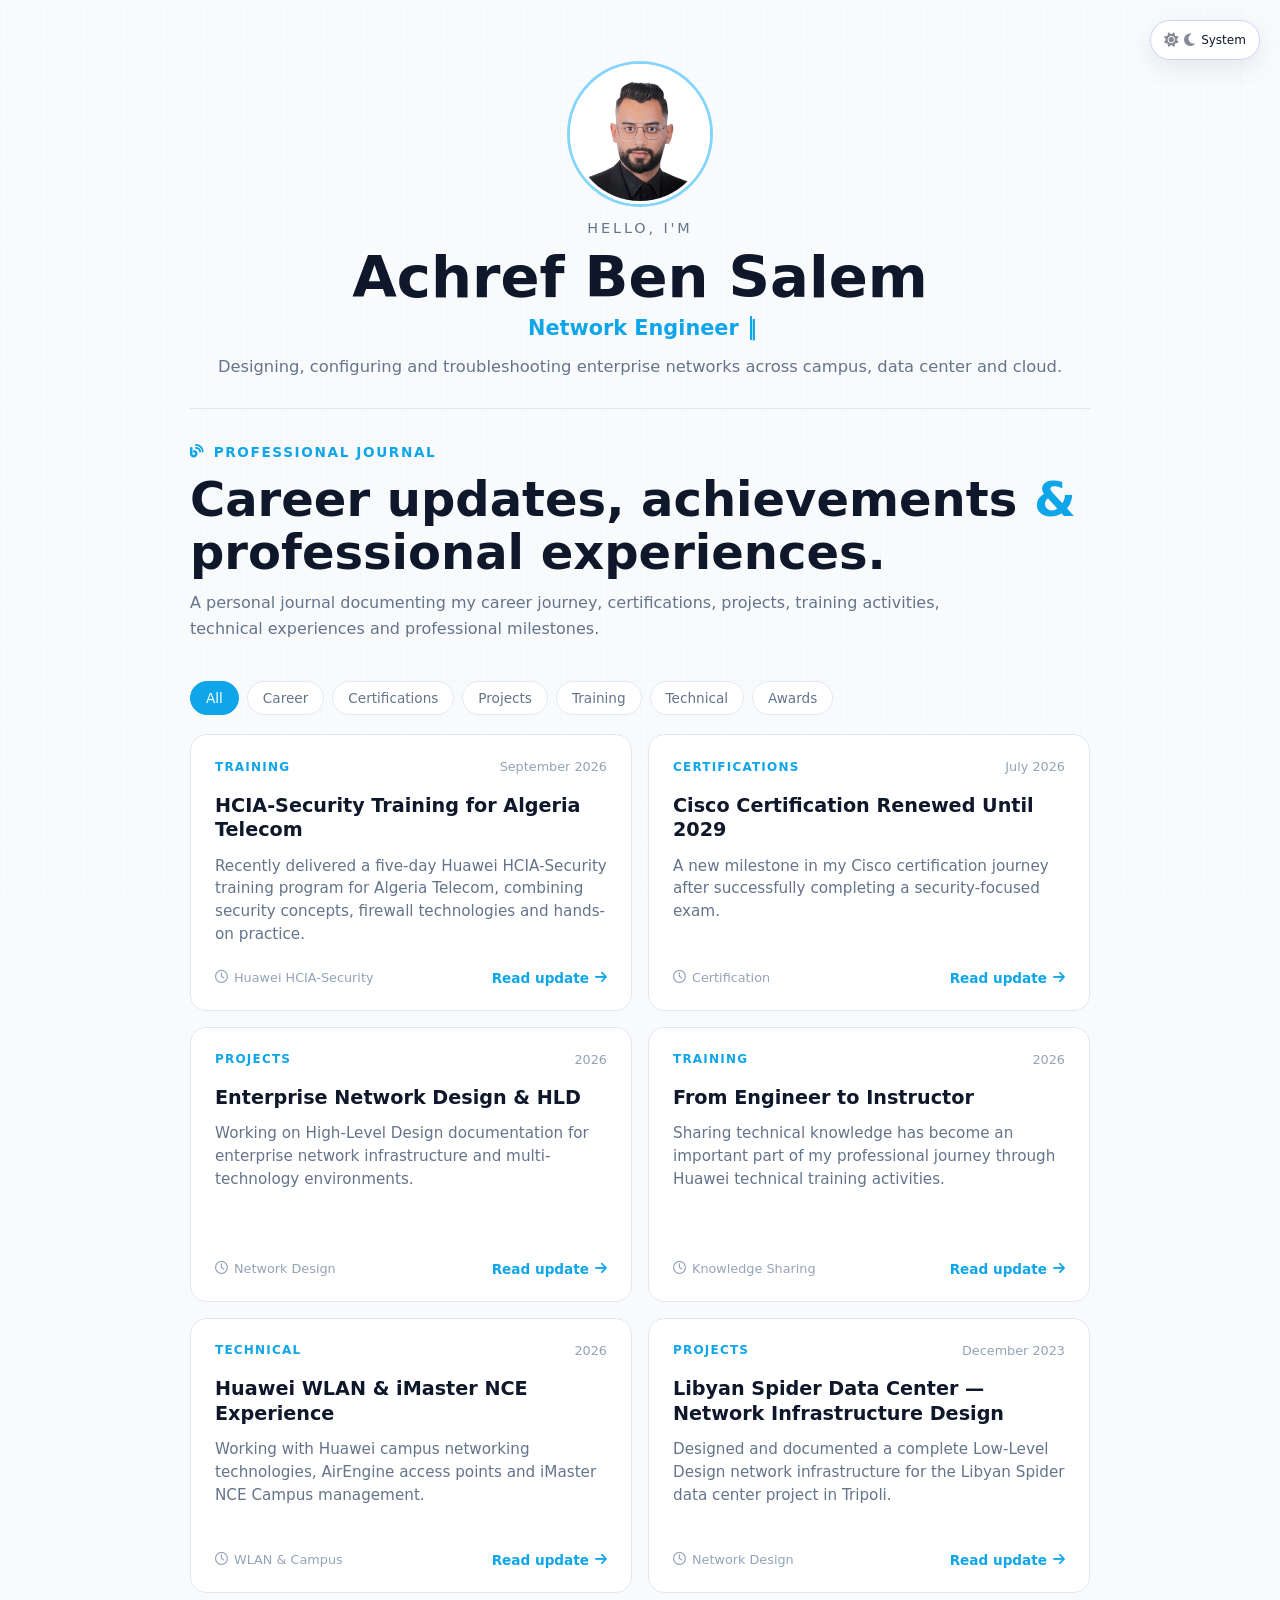
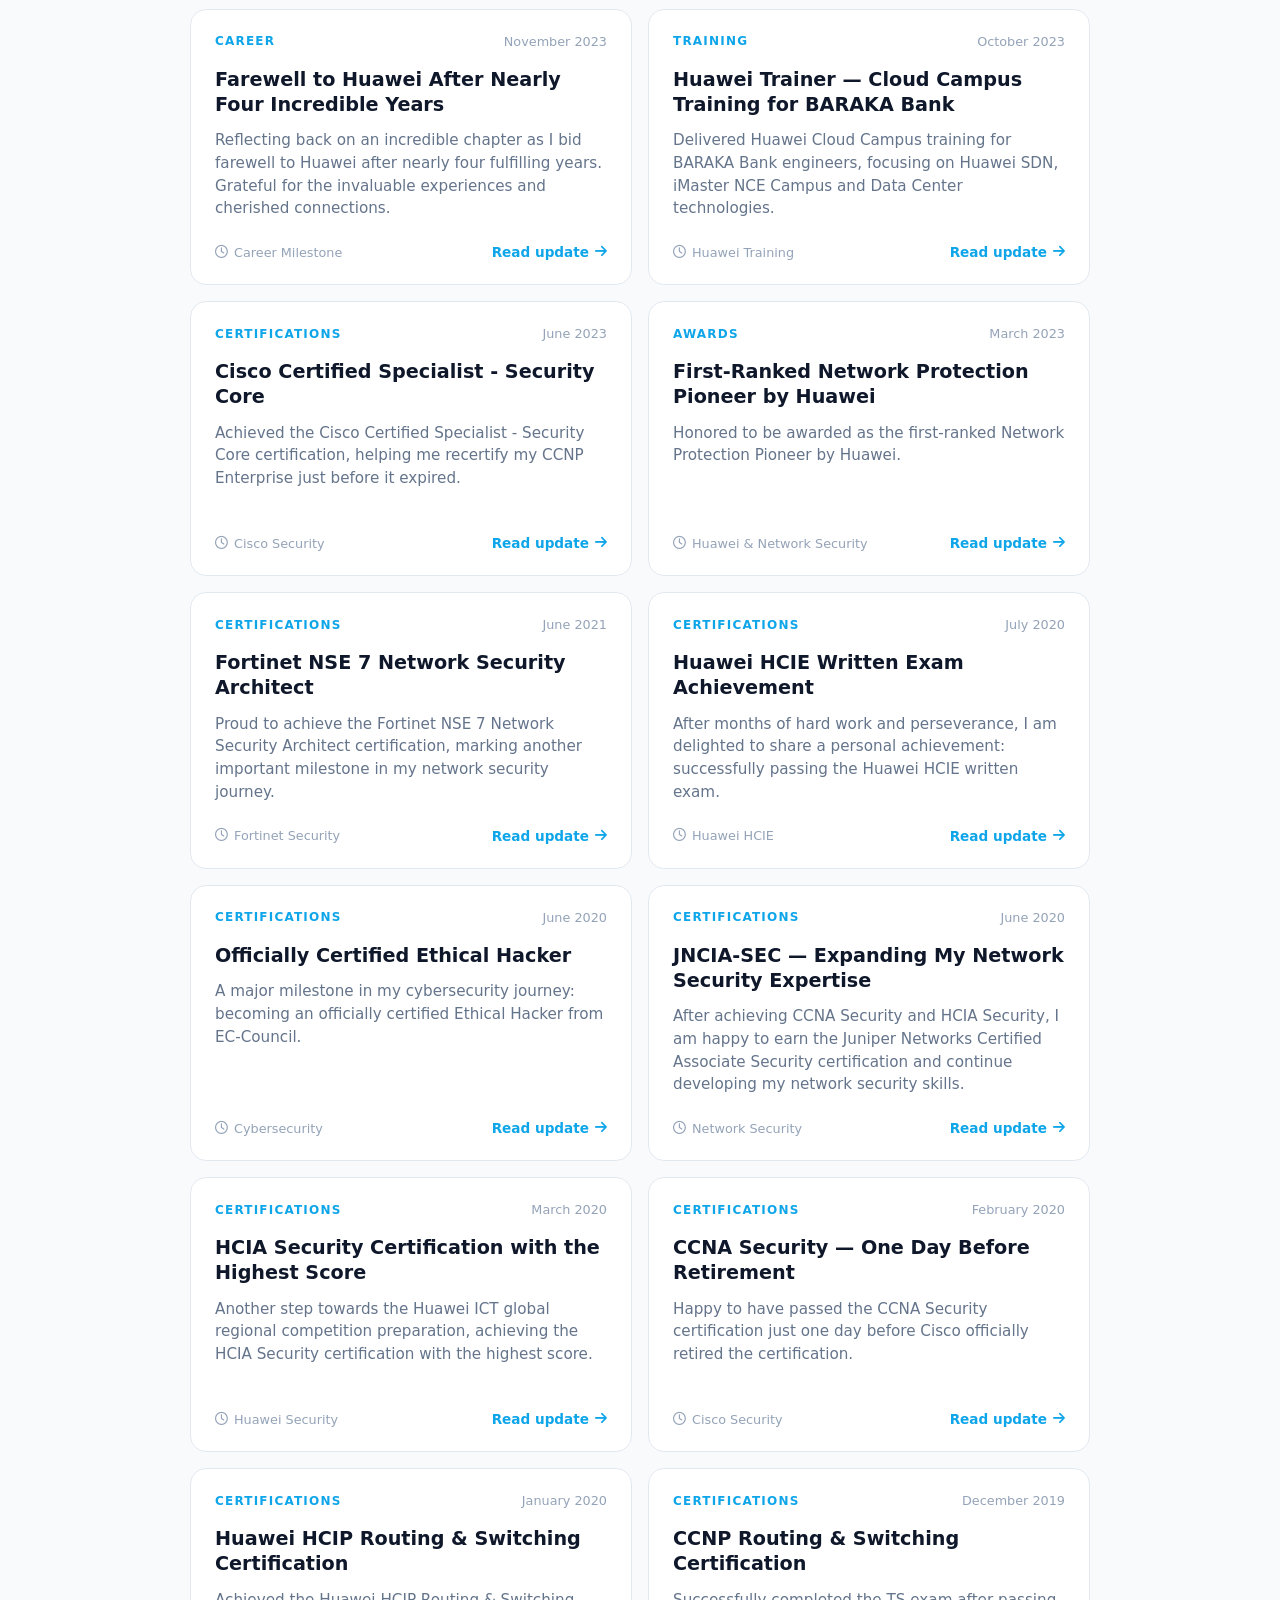
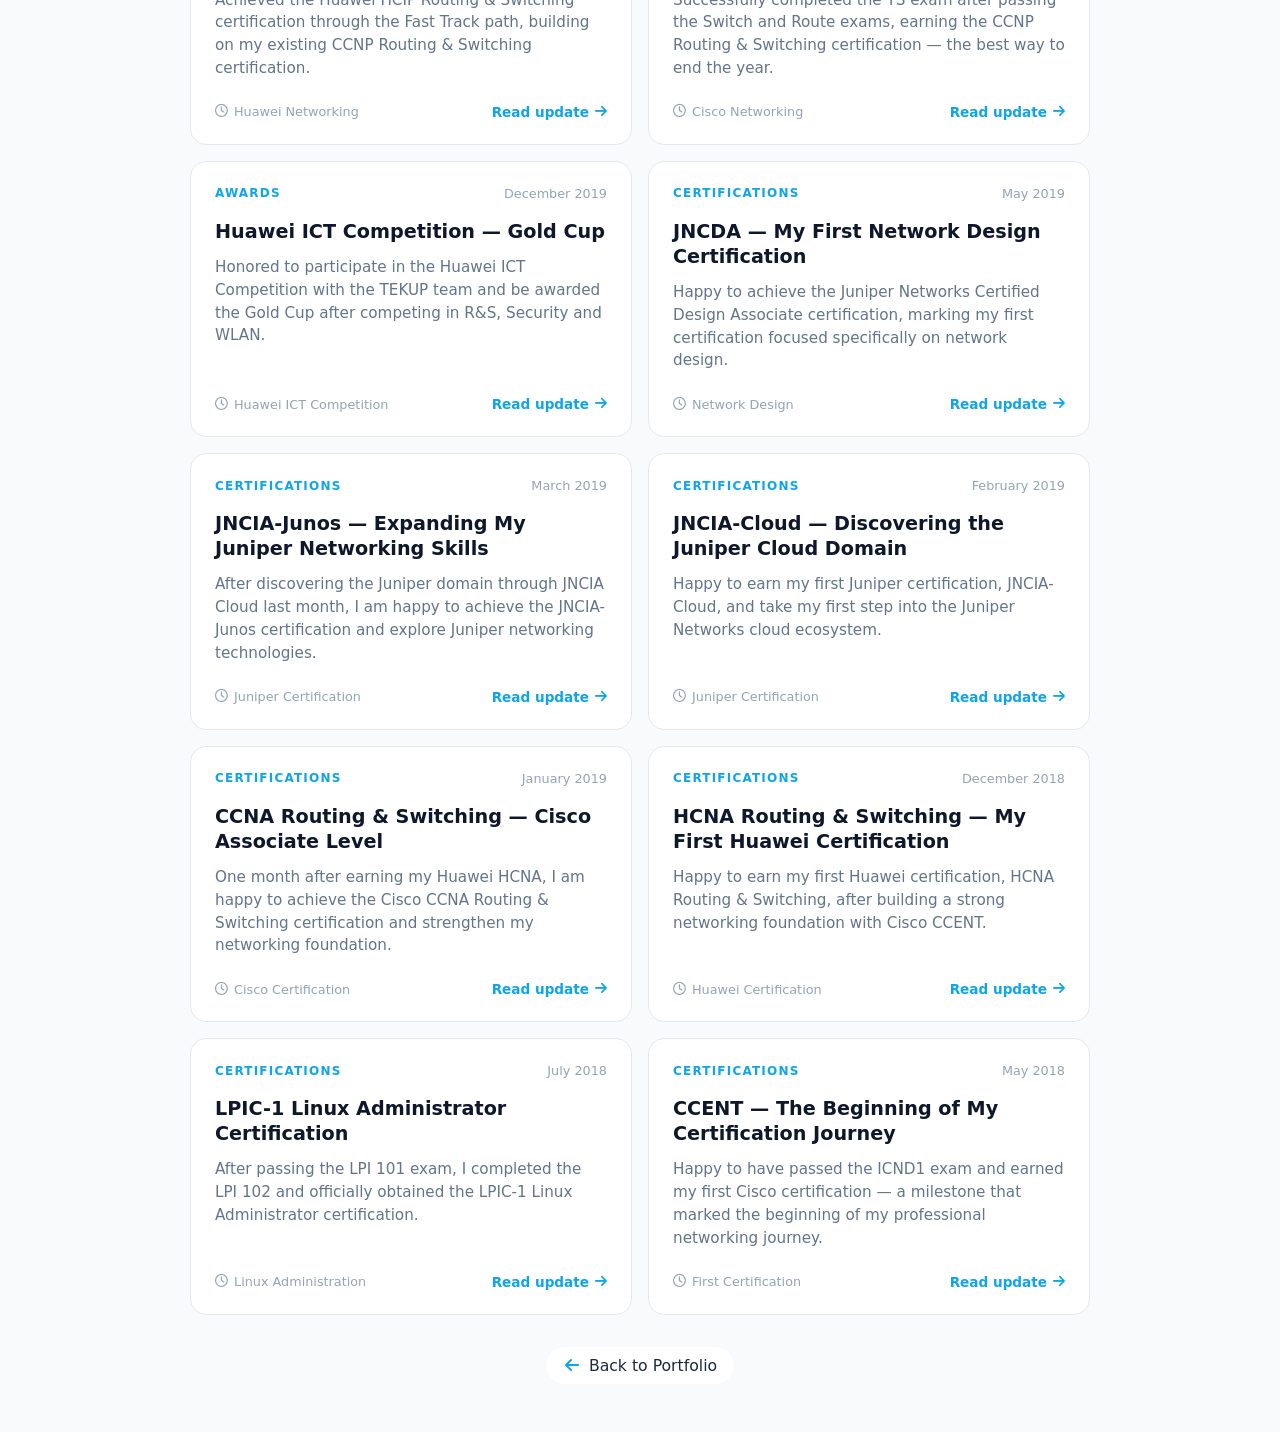
==== commit 21186408: "Update blog.html new articles" ====
--- a/blog.html
+++ b/blog.html
@@ -1,9 +1,18 @@
 <!DOCTYPE html>
 <html lang="en">
+
 <head>
-  <meta charset="UTF-8" />
-  <meta name="viewport" content="width=device-width, initial-scale=1.0" />
-  <title>Achref Ben Salem | Network Engineer</title>
+
+  <meta charset="UTF-8">
+
+  <meta
+    name="viewport"
+    content="width=device-width, initial-scale=1.0"
+  >
+
+  <title>
+    Achref Ben Salem | Professional Journal
+  </title>
 
   <!-- Favicon using your PNG -->
   <link rel="icon" type="image/png" sizes="256x256" href="favicons/favicon-256x256.png" />
@@ -11,215 +20,1856 @@
   <link rel="icon" type="image/png" sizes="32x32" href="favicons/favicon-32x32.png" />
   <link rel="icon" type="image/png" sizes="16x16" href="favicons/favicon-16x16.png" />
 
-  <!-- Icons + styles -->
-  <link rel="stylesheet"
-        href="https://cdnjs.cloudflare.com/ajax/libs/font-awesome/6.5.1/css/all.min.css" />
-  <link rel="stylesheet" href="style.css" />
+  <!-- Font Awesome - same version/style as main website -->
+  <link
+    rel="stylesheet"
+    href="https://cdnjs.cloudflare.com/ajax/libs/font-awesome/6.5.1/css/all.min.css"
+  >
+
+
+  <!-- Blog CSS -->
+  <link
+    rel="stylesheet"
+    href="blog-style.css"
+  >
+
 </head>
+
+
 <body>
-  <!-- Animated background grid -->
+
+
+  <!-- =====================================================
+       SAME ANIMATED GRID AS MAIN WEBSITE
+       ===================================================== -->
+
   <div class="grid-bg"></div>
 
-  <!-- Page shell so theme toggle is relative -->
+
+  <!-- =====================================================
+       PAGE SHELL
+       ===================================================== -->
+
   <div class="page-shell">
-    <!-- Theme Toggle -->
-    <button class="theme-toggle" title="Toggle theme" aria-label="Toggle theme">
+
+
+    <!-- ===================================================
+         SAME THEME BUTTON AS MAIN WEBSITE
+
+         Light → Dark → System
+         =================================================== -->
+
+    <button
+      class="theme-toggle"
+      title="Toggle theme"
+      aria-label="Toggle theme"
+    >
+
       <i class="fas fa-sun"></i>
+
       <i class="fas fa-moon"></i>
-      <span class="theme-label">Auto</span>
+
+      <span class="theme-label">
+        System
+      </span>
+
     </button>
 
+
+
+    <!-- ===================================================
+         MAIN HERO
+         SAME STYLE AS MAIN PORTFOLIO
+         =================================================== -->
+
     <main class="hero">
+
+
       <div class="hero-content">
+
+
+        <!-- =================================================
+             SAME AVATAR
+             ================================================= -->
+
         <div class="avatar-wrapper">
-          <img src="avatar.jpg" alt="Achref Ben Salem" class="avatar-circle" />
+
+          <img
+            src="avatar.jpg"
+            alt="Achref Ben Salem"
+            class="avatar-circle"
+          >
+
         </div>
 
-        <p class="hello">Hello, I'm</p>
-        <h1 class="name">Achref Ben Salem</h1>
+
+        <!-- =================================================
+             SAME HELLO
+             ================================================= -->
+
+        <p class="hello">
+          Hello, I'm
+        </p>
+
+
+        <!-- =================================================
+             SAME NAME
+             ================================================= -->
+
+        <h1 class="name">
+          Achref Ben Salem
+        </h1>
+
+
+        <!-- =================================================
+             SAME TYPING EFFECT
+             ================================================= -->
 
         <h2 class="typing">
+
           <span id="typing-text"></span>
-          <span class="cursor">|</span>
+
+          <span class="cursor">
+            |
+          </span>
+
         </h2>
 
+
+        <!-- =================================================
+             SAME SUBTITLE
+             ================================================= -->
+
         <p class="subtitle">
-          Designing, configuring and troubleshooting enterprise networks across campus,
+
+          Designing, configuring and troubleshooting
+          enterprise networks across campus,
           data center and cloud.
+
         </p>
 
-        <section class="badges">
-          <div class="badge">
-            <span class="badge-title">Core Skills</span>
-            <span class="badge-body">Routing & Switching, LAN, WLAN  BGP, OSPF, VPN</span>
+
+
+        <!-- =================================================
+             BLOG INTRODUCTION
+             ================================================= -->
+
+        <section class="journal-intro">
+
+
+          <div class="journal-label">
+
+            <i class="fas fa-blog"></i>
+
+            Professional Journal
+
           </div>
-          <div class="badge">
-            <span class="badge-title">Vendors</span>
-            <span class="badge-body">Huawei, Cisco, Aruba, HP, Fortinet</span>
-          </div>
-          <div class="badge">
-            <span class="badge-title">Tooling</span>
-            <span class="badge-body">iMaster NCE, eSight, Visio, WLAN Planner</span>
-          </div>
+
+
+          <h2>
+
+            Career updates, achievements
+            <span>&amp;</span>
+            professional experiences.
+
+          </h2>
+
+
+          <p>
+
+            A personal journal documenting my career
+            journey, certifications, projects, training
+            activities, technical experiences and
+            professional milestones.
+
+          </p>
+
+
         </section>
 
-        <!-- BIG RECTANGLES - ADDED REQUEST OFFER BUTTON HERE (near Blog/Resume) -->
-        <section class="cards">
-          <!-- ADDED: Request Offer card FIRST position -->
-          <a href="offer.html" class="card request-offer-card">
-            <h3><i class="fas fa-file-signature"></i> Request Offer</h3>
-            <p>Get your custom network engineering proposal in 24h</p>
+
+
+        <!-- =================================================
+             BLOG FILTERS
+             ================================================= -->
+
+        <nav
+          class="journal-filters"
+          id="journalFilters"
+        >
+
+
+          <button
+            class="journal-filter active"
+            data-category="all"
+          >
+            All
+          </button>
+
+
+          <button
+            class="journal-filter"
+            data-category="career"
+          >
+            Career
+          </button>
+
+
+          <button
+            class="journal-filter"
+            data-category="certifications"
+          >
+            Certifications
+          </button>
+
+
+          <button
+            class="journal-filter"
+            data-category="projects"
+          >
+            Projects
+          </button>
+
+
+          <button
+            class="journal-filter"
+            data-category="training"
+          >
+            Training
+          </button>
+
+
+          <button
+            class="journal-filter"
+            data-category="technical"
+          >
+            Technical
+          </button>
+		  
+		  <button
+            class="journal-filter"
+            data-category="awards"
+          >
+            Awards
+          </button>
+
+        </nav>
+
+
+
+        <!-- =================================================
+             ARTICLES
+             ================================================= -->
+
+        <section
+          class="journal-cards"
+          id="journalCards"
+        >
+
+
+		 <!-- ===============================================
+			 ARTICLE 18
+			 =============================================== -->
+
+		<article
+		  class="journal-card"
+		  data-category="training"
+		  data-article="hcia-training-algeria-telecom"
+		>
+
+		  <div class="journal-card-top">
+
+			<span class="journal-category">
+			  Training
+			</span>
+
+			<span class="journal-year">
+			  September 2026
+			</span>
+
+		  </div>
+
+
+		  <h3>
+			HCIA-Security Training for Algeria Telecom
+		  </h3>
+
+
+		  <p>
+
+			Recently delivered a five-day Huawei HCIA-Security
+			training program for Algeria Telecom, combining
+			security concepts, firewall technologies and hands-on practice.
+
+		  </p>
+
+
+		  <div class="journal-card-bottom">
+
+			<span>
+			  <i class="far fa-clock"></i>
+			  Huawei HCIA-Security
+			</span>
+
+
+			<button class="read-update">
+
+			  Read update
+
+			  <i class="fas fa-arrow-right"></i>
+
+			</button>
+
+		  </div>
+
+		</article>
+
+
+          <!-- ===============================================
+               ARTICLE 2
+               =============================================== -->
+
+          <article
+            class="journal-card"
+            data-category="certifications"
+            data-article="cisco-certification"
+          >
+
+            <div class="journal-card-top">
+
+              <span class="journal-category">
+                Certifications
+              </span>
+
+              <span class="journal-year">
+                July 2026
+              </span>
+
+
+            </div>
+
+
+            <h3>
+              Cisco Certification Renewed Until 2029
+            </h3>
+
+
+            <p>
+
+              A new milestone in my Cisco certification
+              journey after successfully completing a
+              security-focused exam.
+
+            </p>
+
+
+            <div class="journal-card-bottom">
+
+              <span>
+                <i class="far fa-clock"></i>
+                Certification
+              </span>
+
+
+              <button class="read-update">
+
+                Read update
+
+                <i class="fas fa-arrow-right"></i>
+
+              </button>
+
+            </div>
+
+          </article>
+
+
+          <!-- ===============================================
+               ARTICLE 4
+               =============================================== -->
+
+          <article
+            class="journal-card"
+            data-category="projects"
+            data-article="hld"
+          >
+
+            <div class="journal-card-top">
+
+              <span class="journal-category">
+                Projects
+              </span>
+
+              <span class="journal-year">
+                2026
+              </span>
+
+            </div>
+
+
+            <h3>
+              Enterprise Network Design &amp; HLD
+            </h3>
+
+
+            <p>
+
+              Working on High-Level Design documentation
+              for enterprise network infrastructure and
+              multi-technology environments.
+
+            </p>
+
+
+            <div class="journal-card-bottom">
+
+              <span>
+                <i class="far fa-clock"></i>
+                Network Design
+              </span>
+
+
+              <button class="read-update">
+
+                Read update
+
+                <i class="fas fa-arrow-right"></i>
+
+              </button>
+
+            </div>
+
+          </article>
+
+
+          <!-- ===============================================
+               ARTICLE 7
+               =============================================== -->
+
+          <article
+            class="journal-card"
+            data-category="training"
+            data-article="instructor"
+          >
+
+            <div class="journal-card-top">
+
+              <span class="journal-category">
+                Training
+              </span>
+
+              <span class="journal-year">
+                2026
+              </span>
+
+            </div>
+
+
+            <h3>
+              From Engineer to Instructor
+            </h3>
+
+
+            <p>
+
+              Sharing technical knowledge has become an
+              important part of my professional journey
+              through Huawei technical training activities.
+
+            </p>
+
+
+            <div class="journal-card-bottom">
+
+              <span>
+                <i class="far fa-clock"></i>
+                Knowledge Sharing
+              </span>
+
+
+              <button class="read-update">
+
+                Read update
+
+                <i class="fas fa-arrow-right"></i>
+
+              </button>
+
+            </div>
+
+          </article>
+
+
+          <!-- ===============================================
+               ARTICLE 9
+               =============================================== -->
+
+          <article
+            class="journal-card"
+            data-category="technical"
+            data-article="wlan"
+          >
+
+            <div class="journal-card-top">
+
+              <span class="journal-category">
+                Technical
+              </span>
+
+              <span class="journal-year">
+                2026
+              </span>
+
+            </div>
+
+
+            <h3>
+              Huawei WLAN &amp; iMaster NCE Experience
+            </h3>
+
+
+            <p>
+
+              Working with Huawei campus networking
+              technologies, AirEngine access points and
+              iMaster NCE Campus management.
+
+            </p>
+
+
+            <div class="journal-card-bottom">
+
+              <span>
+                <i class="far fa-clock"></i>
+                WLAN &amp; Campus
+              </span>
+
+
+              <button class="read-update">
+
+                Read update
+
+                <i class="fas fa-arrow-right"></i>
+
+              </button>
+
+            </div>
+
+          </article>
+
+		  
+			<!-- ===============================================
+				 ARTICLE 24
+				 =============================================== -->
+
+			<article
+			  class="journal-card"
+			  data-category="projects"
+			  data-article="libyan-spider-datacenter"
+			>
+
+			  <div class="journal-card-top">
+
+				<span class="journal-category">
+				  Projects
+				</span>
+
+				<span class="journal-year">
+				  December 2023
+				</span>
+
+			  </div>
+
+
+			  <h3>
+				Libyan Spider Data Center — Network Infrastructure Design
+			  </h3>
+
+
+			  <p>
+
+				Designed and documented a complete Low-Level Design
+				network infrastructure for the Libyan Spider data center
+				project in Tripoli.
+
+			  </p>
+
+
+			  <div class="journal-card-bottom">
+
+				<span>
+				  <i class="far fa-clock"></i>
+				  Network Design
+				</span>
+
+
+				<button class="read-update">
+
+				  Read update
+
+				  <i class="fas fa-arrow-right"></i>
+
+				</button>
+
+			  </div>
+
+			</article>
+		  
+				<!-- ===============================================
+				 ARTICLE 12
+				 =============================================== -->
+
+			<article
+			  class="journal-card"
+			  data-category="career"
+			  data-article="farewell-huawei"
+			>
+
+			  <div class="journal-card-top">
+
+				<span class="journal-category">
+				  Career
+				</span>
+
+				<span class="journal-year">
+				  November 2023
+				</span>
+
+			  </div>
+
+
+			  <h3>
+				Farewell to Huawei After Nearly Four Incredible Years
+			  </h3>
+
+
+			  <p>
+
+				Reflecting back on an incredible chapter as I bid farewell
+				to Huawei after nearly four fulfilling years. Grateful for
+				the invaluable experiences and cherished connections.
+
+			  </p>
+
+
+			  <div class="journal-card-bottom">
+
+				<span>
+				  <i class="far fa-clock"></i>
+				  Career Milestone
+				</span>
+
+
+				<button class="read-update">
+
+				  Read update
+
+				  <i class="fas fa-arrow-right"></i>
+
+				</button>
+
+			  </div>
+
+			</article>
+						
+			<!-- ===============================================
+				 ARTICLE 25
+				 =============================================== -->
+
+			<article
+			  class="journal-card"
+			  data-category="training"
+			  data-article="huawei-trainer-prologic"
+			>
+
+			  <div class="journal-card-top">
+
+				<span class="journal-category">
+				  Training
+				</span>
+
+				<span class="journal-year">
+				  October 2023
+				</span>
+
+			  </div>
+
+
+			  <h3>
+				Huawei Trainer — Cloud Campus Training for BARAKA Bank
+			  </h3>
+
+
+			  <p>
+
+				Delivered Huawei Cloud Campus training for BARAKA Bank
+				engineers, focusing on Huawei SDN, iMaster NCE Campus
+				and Data Center technologies.
+
+			  </p>
+
+
+			  <div class="journal-card-bottom">
+
+				<span>
+				  <i class="far fa-clock"></i>
+				  Huawei Training
+				</span>
+
+
+				<button class="read-update">
+
+				  Read update
+
+				  <i class="fas fa-arrow-right"></i>
+
+				</button>
+
+			  </div>
+
+			</article>
+
+			<!-- ===============================================
+				 ARTICLE 16
+				 =============================================== -->
+
+			<article
+			  class="journal-card"
+			  data-category="certifications"
+			  data-article="cisco-security-core"
+			>
+
+			  <div class="journal-card-top">
+
+				<span class="journal-category">
+				  Certifications
+				</span>
+
+				<span class="journal-year">
+				  June 2023
+				</span>
+
+			  </div>
+
+
+			  <h3>
+				Cisco Certified Specialist - Security Core
+			  </h3>
+
+
+			  <p>
+
+				Achieved the Cisco Certified Specialist - Security Core
+				certification, helping me recertify my CCNP Enterprise
+				just before it expired.
+
+			  </p>
+
+
+			  <div class="journal-card-bottom">
+
+				<span>
+				  <i class="far fa-clock"></i>
+				  Cisco Security
+				</span>
+
+
+				<button class="read-update">
+
+				  Read update
+
+				  <i class="fas fa-arrow-right"></i>
+
+				</button>
+
+			  </div>
+
+			</article>
+		  
+		  <!-- ===============================================
+				 ARTICLE 11
+				 =============================================== -->
+
+			<article
+			  class="journal-card"
+			  data-category="awards"
+			  data-article="huawei-network-protection-pioneer"
+			>
+
+			  <div class="journal-card-top">
+
+				<span class="journal-category">
+				  Awards
+				</span>
+
+				<span class="journal-year">
+				  March 2023
+				</span>
+
+			  </div>
+
+
+			  <h3>
+				First-Ranked Network Protection Pioneer by Huawei
+			  </h3>
+
+
+			  <p>
+
+				Honored to be awarded as the first-ranked
+				Network Protection Pioneer by Huawei.
+
+			  </p>
+
+
+			  <div class="journal-card-bottom">
+
+				<span>
+				  <i class="far fa-clock"></i>
+				  Huawei &amp; Network Security
+				</span>
+
+
+				<button class="read-update">
+
+				  Read update
+
+				  <i class="fas fa-arrow-right"></i>
+
+				</button>
+
+			  </div>
+
+			</article>
+
+			<!-- ===============================================
+				 ARTICLE 19
+				 =============================================== -->
+
+			<article
+			  class="journal-card"
+			  data-category="certifications"
+			  data-article="fortinet-nse7"
+			>
+
+			  <div class="journal-card-top">
+
+				<span class="journal-category">
+				  Certifications
+				</span>
+
+				<span class="journal-year">
+				  June 2021
+				</span>
+
+			  </div>
+
+
+			  <h3>
+				Fortinet NSE 7 Network Security Architect
+			  </h3>
+
+
+			  <p>
+
+				Proud to achieve the Fortinet NSE 7 Network Security Architect
+				certification, marking another important milestone in my
+				network security journey.
+
+			  </p>
+
+
+			  <div class="journal-card-bottom">
+
+				<span>
+				  <i class="far fa-clock"></i>
+				  Fortinet Security
+				</span>
+
+
+				<button class="read-update">
+
+				  Read update
+
+				  <i class="fas fa-arrow-right"></i>
+
+				</button>
+
+			  </div>
+
+			</article>
+			
+			<!-- ===============================================
+				 ARTICLE 17
+				 =============================================== -->
+
+			<article
+			  class="journal-card"
+			  data-category="certifications"
+			  data-article="hcie-written-exam"
+			>
+
+			  <div class="journal-card-top">
+
+				<span class="journal-category">
+				  Certifications
+				</span>
+
+				<span class="journal-year">
+				  July 2020
+				</span>
+
+			  </div>
+
+
+			  <h3>
+				Huawei HCIE Written Exam Achievement
+			  </h3>
+
+
+			  <p>
+
+				After months of hard work and perseverance, I am delighted
+				to share a personal achievement: successfully passing the
+				Huawei HCIE written exam.
+
+			  </p>
+
+
+			  <div class="journal-card-bottom">
+
+				<span>
+				  <i class="far fa-clock"></i>
+				  Huawei HCIE
+				</span>
+
+
+				<button class="read-update">
+
+				  Read update
+
+				  <i class="fas fa-arrow-right"></i>
+
+				</button>
+
+			  </div>
+
+			</article>
+			
+			<!-- ===============================================
+			 ARTICLE 13
+			 =============================================== -->
+
+			<article
+			  class="journal-card"
+			  data-category="certifications"
+			  data-article="ceh-certification"
+			>
+
+			  <div class="journal-card-top">
+
+				<span class="journal-category">
+				  Certifications
+				</span>
+
+				<span class="journal-year">
+				  June 2020
+				</span>
+
+			  </div>
+
+
+			  <h3>
+				Officially Certified Ethical Hacker
+			  </h3>
+
+
+			  <p>
+
+				A major milestone in my cybersecurity journey:
+				becoming an officially certified Ethical Hacker
+				from EC-Council.
+
+			  </p>
+
+
+			  <div class="journal-card-bottom">
+
+				<span>
+				  <i class="far fa-clock"></i>
+				  Cybersecurity
+				</span>
+
+
+				<button class="read-update">
+
+				  Read update
+
+				  <i class="fas fa-arrow-right"></i>
+
+				</button>
+
+			  </div>
+
+			</article>
+			
+			<!-- ===============================================
+				 ARTICLE 31
+				 =============================================== -->
+
+			<article
+			  class="journal-card"
+			  data-category="certifications"
+			  data-article="jncia-sec"
+			>
+
+			  <div class="journal-card-top">
+
+				<span class="journal-category">
+				  Certifications
+				</span>
+
+				<span class="journal-year">
+				  June 2020
+				</span>
+
+			  </div>
+
+
+			  <h3>
+				JNCIA-SEC — Expanding My Network Security Expertise
+			  </h3>
+
+
+			  <p>
+
+				After achieving CCNA Security and HCIA Security,
+				I am happy to earn the Juniper Networks Certified
+				Associate Security certification and continue
+				developing my network security skills.
+
+			  </p>
+
+
+			  <div class="journal-card-bottom">
+
+				<span>
+				  <i class="far fa-clock"></i>
+				  Network Security
+				</span>
+
+
+				<button class="read-update">
+
+				  Read update
+
+				  <i class="fas fa-arrow-right"></i>
+
+				</button>
+
+			  </div>
+
+			</article>
+			
+			<!-- ===============================================
+				 ARTICLE 14
+				 =============================================== -->
+
+			<article
+			  class="journal-card"
+			  data-category="certifications"
+			  data-article="hcia-security"
+			>
+
+			  <div class="journal-card-top">
+
+				<span class="journal-category">
+				  Certifications
+				</span>
+
+				<span class="journal-year">
+				  March 2020
+				</span>
+
+			  </div>
+
+
+			  <h3>
+				HCIA Security Certification with the Highest Score
+			  </h3>
+
+
+			  <p>
+
+				Another step towards the Huawei ICT global regional
+				competition preparation, achieving the HCIA Security
+				certification with the highest score.
+
+			  </p>
+
+
+			  <div class="journal-card-bottom">
+
+				<span>
+				  <i class="far fa-clock"></i>
+				  Huawei Security
+				</span>
+
+
+				<button class="read-update">
+
+				  Read update
+
+				  <i class="fas fa-arrow-right"></i>
+
+				</button>
+
+			  </div>
+
+			</article>
+			
+		<!-- ===============================================
+			 ARTICLE 23
+			 =============================================== -->
+
+		<article
+		  class="journal-card"
+		  data-category="certifications"
+		  data-article="ccna-security"
+		>
+
+		  <div class="journal-card-top">
+
+			<span class="journal-category">
+			  Certifications
+			</span>
+
+			<span class="journal-year">
+			  February 2020
+			</span>
+
+		  </div>
+
+
+		  <h3>
+			CCNA Security — One Day Before Retirement
+		  </h3>
+
+
+		  <p>
+
+			Happy to have passed the CCNA Security certification
+			just one day before Cisco officially retired the
+			certification.
+
+		  </p>
+
+
+		  <div class="journal-card-bottom">
+
+			<span>
+			  <i class="far fa-clock"></i>
+			  Cisco Security
+			</span>
+
+
+			<button class="read-update">
+
+			  Read update
+
+			  <i class="fas fa-arrow-right"></i>
+
+			</button>
+
+		  </div>
+
+		</article>			
+			
+			<!-- ===============================================
+				 ARTICLE 21
+				 =============================================== -->
+
+			<article
+			  class="journal-card"
+			  data-category="certifications"
+			  data-article="hcip-routing-switching"
+			>
+
+			  <div class="journal-card-top">
+
+				<span class="journal-category">
+				  Certifications
+				</span>
+
+				<span class="journal-year">
+				  January 2020
+				</span>
+
+			  </div>
+
+
+			  <h3>
+				Huawei HCIP Routing &amp; Switching Certification
+			  </h3>
+
+
+			  <p>
+
+				Achieved the Huawei HCIP Routing &amp; Switching certification
+				through the Fast Track path, building on my existing CCNP
+				Routing &amp; Switching certification.
+
+			  </p>
+
+
+			  <div class="journal-card-bottom">
+
+				<span>
+				  <i class="far fa-clock"></i>
+				  Huawei Networking
+				</span>
+
+
+				<button class="read-update">
+
+				  Read update
+
+				  <i class="fas fa-arrow-right"></i>
+
+				</button>
+
+			  </div>
+
+			</article>
+			
+			<!-- ===============================================
+				 ARTICLE 22
+				 =============================================== -->
+
+			<article
+			  class="journal-card"
+			  data-category="certifications"
+			  data-article="ccnp-routing-switching"
+			>
+
+			  <div class="journal-card-top">
+
+				<span class="journal-category">
+				  Certifications
+				</span>
+
+				<span class="journal-year">
+				  December 2019
+				</span>
+
+			  </div>
+
+
+			  <h3>
+				CCNP Routing &amp; Switching Certification
+			  </h3>
+
+
+			  <p>
+
+				Successfully completed the TS exam after passing the
+				Switch and Route exams, earning the CCNP Routing &amp; Switching
+				certification — the best way to end the year.
+
+			  </p>
+
+
+			  <div class="journal-card-bottom">
+
+				<span>
+				  <i class="far fa-clock"></i>
+				  Cisco Networking
+				</span>
+
+
+				<button class="read-update">
+
+				  Read update
+
+				  <i class="fas fa-arrow-right"></i>
+
+				</button>
+
+			  </div>
+
+			</article>			
+			
+			<!-- ===============================================
+				 ARTICLE 15
+				 =============================================== -->
+
+			<article
+			  class="journal-card"
+			  data-category="awards"
+			  data-article="huawei-ict-competition"
+			>
+
+			  <div class="journal-card-top">
+
+				<span class="journal-category">
+				  Awards
+				</span>
+
+				<span class="journal-year">
+				  December 2019
+				</span>
+
+			  </div>
+
+
+			  <h3>
+				Huawei ICT Competition — Gold Cup
+			  </h3>
+
+
+			  <p>
+
+				Honored to participate in the Huawei ICT Competition
+				with the TEKUP team and be awarded the Gold Cup after
+				competing in R&amp;S, Security and WLAN.
+
+			  </p>
+
+
+			  <div class="journal-card-bottom">
+
+				<span>
+				  <i class="far fa-clock"></i>
+				  Huawei ICT Competition
+				</span>
+
+
+				<button class="read-update">
+
+				  Read update
+
+				  <i class="fas fa-arrow-right"></i>
+
+				</button>
+
+			  </div>
+
+			</article>
+			
+			<!-- ===============================================
+				 ARTICLE 30
+				 =============================================== -->
+
+			<article
+			  class="journal-card"
+			  data-category="certifications"
+			  data-article="jncda-design"
+			>
+
+			  <div class="journal-card-top">
+
+				<span class="journal-category">
+				  Certifications
+				</span>
+
+				<span class="journal-year">
+				  May 2019
+				</span>
+
+			  </div>
+
+
+			  <h3>
+				JNCDA — My First Network Design Certification
+			  </h3>
+
+
+			  <p>
+
+				Happy to achieve the Juniper Networks Certified Design
+				Associate certification, marking my first certification
+				focused specifically on network design.
+
+			  </p>
+
+
+			  <div class="journal-card-bottom">
+
+				<span>
+				  <i class="far fa-clock"></i>
+				  Network Design
+				</span>
+
+
+				<button class="read-update">
+
+				  Read update
+
+				  <i class="fas fa-arrow-right"></i>
+
+				</button>
+
+			  </div>
+
+			</article>
+			
+			<!-- ===============================================
+				 ARTICLE 29
+				 =============================================== -->
+
+			<article
+			  class="journal-card"
+			  data-category="certifications"
+			  data-article="jncia-junos"
+			>
+
+			  <div class="journal-card-top">
+
+				<span class="journal-category">
+				  Certifications
+				</span>
+
+				<span class="journal-year">
+				  March 2019
+				</span>
+
+			  </div>
+
+
+			  <h3>
+				JNCIA-Junos — Expanding My Juniper Networking Skills
+			  </h3>
+
+
+			  <p>
+
+				After discovering the Juniper domain through JNCIA Cloud
+				last month, I am happy to achieve the JNCIA-Junos
+				certification and explore Juniper networking technologies.
+
+			  </p>
+
+
+			  <div class="journal-card-bottom">
+
+				<span>
+				  <i class="far fa-clock"></i>
+				  Juniper Certification
+				</span>
+
+
+				<button class="read-update">
+
+				  Read update
+
+				  <i class="fas fa-arrow-right"></i>
+
+				</button>
+
+			  </div>
+
+			</article>
+			
+			<!-- ===============================================
+				 ARTICLE 29
+				 =============================================== -->
+
+			<article
+			  class="journal-card"
+			  data-category="certifications"
+			  data-article="jncia-cloud"
+			>
+
+			  <div class="journal-card-top">
+
+				<span class="journal-category">
+				  Certifications
+				</span>
+
+				<span class="journal-year">
+				  February 2019
+				</span>
+
+			  </div>
+
+
+			  <h3>
+				JNCIA-Cloud — Discovering the Juniper Cloud Domain
+			  </h3>
+
+
+			  <p>
+
+				Happy to earn my first Juniper certification,
+				JNCIA-Cloud, and take my first step into the
+				Juniper Networks cloud ecosystem.
+
+			  </p>
+
+
+			  <div class="journal-card-bottom">
+
+				<span>
+				  <i class="far fa-clock"></i>
+				  Juniper Certification
+				</span>
+
+
+				<button class="read-update">
+
+				  Read update
+
+				  <i class="fas fa-arrow-right"></i>
+
+				</button>
+
+			  </div>
+
+			</article>
+			
+			<!-- ===============================================
+				 ARTICLE 28
+				 =============================================== -->
+
+			<article
+			  class="journal-card"
+			  data-category="certifications"
+			  data-article="ccna-routing-switching"
+			>
+
+			  <div class="journal-card-top">
+
+				<span class="journal-category">
+				  Certifications
+				</span>
+
+				<span class="journal-year">
+				  January 2019
+				</span>
+
+			  </div>
+
+
+			  <h3>
+				CCNA Routing & Switching — Cisco Associate Level
+			  </h3>
+
+
+			  <p>
+
+				One month after earning my Huawei HCNA,
+				I am happy to achieve the Cisco CCNA Routing & Switching
+				certification and strengthen my networking foundation.
+
+			  </p>
+
+
+			  <div class="journal-card-bottom">
+
+				<span>
+				  <i class="far fa-clock"></i>
+				  Cisco Certification
+				</span>
+
+
+				<button class="read-update">
+
+				  Read update
+
+				  <i class="fas fa-arrow-right"></i>
+
+				</button>
+
+			  </div>
+
+			</article>
+			
+			<!-- ===============================================
+				 ARTICLE 27
+				 =============================================== -->
+
+			<article
+			  class="journal-card"
+			  data-category="certifications"
+			  data-article="hcna-routing-switching"
+			>
+
+			  <div class="journal-card-top">
+
+				<span class="journal-category">
+				  Certifications
+				</span>
+
+				<span class="journal-year">
+				  December 2018
+				</span>
+
+			  </div>
+
+
+			  <h3>
+				HCNA Routing & Switching — My First Huawei Certification
+			  </h3>
+
+
+			  <p>
+
+				Happy to earn my first Huawei certification,
+				HCNA Routing & Switching, after building a strong
+				networking foundation with Cisco CCENT.
+
+			  </p>
+
+
+			  <div class="journal-card-bottom">
+
+				<span>
+				  <i class="far fa-clock"></i>
+				  Huawei Certification
+				</span>
+
+
+				<button class="read-update">
+
+				  Read update
+
+				  <i class="fas fa-arrow-right"></i>
+
+				</button>
+
+			  </div>
+
+			</article>
+
+			<!-- ===============================================
+				 ARTICLE 20
+				 =============================================== -->
+
+			<article
+			  class="journal-card"
+			  data-category="certifications"
+			  data-article="lpic-1"
+			>
+
+			  <div class="journal-card-top">
+
+				<span class="journal-category">
+				  Certifications
+				</span>
+
+				<span class="journal-year">
+				  July 2018
+				</span>
+
+			  </div>
+
+
+			  <h3>
+				LPIC-1 Linux Administrator Certification
+			  </h3>
+
+
+			  <p>
+
+				After passing the LPI 101 exam, I completed the LPI 102
+				and officially obtained the LPIC-1 Linux Administrator
+				certification.
+
+			  </p>
+
+
+			  <div class="journal-card-bottom">
+
+				<span>
+				  <i class="far fa-clock"></i>
+				  Linux Administration
+				</span>
+
+
+				<button class="read-update">
+
+				  Read update
+
+				  <i class="fas fa-arrow-right"></i>
+
+				</button>
+
+			  </div>
+
+			</article>
+			
+			<!-- ===============================================
+				 ARTICLE 26
+				 =============================================== -->
+
+			<article
+			  class="journal-card"
+			  data-category="certifications"
+			  data-article="ccent-first-certification"
+			>
+
+			  <div class="journal-card-top">
+
+				<span class="journal-category">
+				  Certifications
+				</span>
+
+				<span class="journal-year">
+				  May 2018
+				</span>
+
+			  </div>
+
+
+			  <h3>
+				CCENT — The Beginning of My Certification Journey
+			  </h3>
+
+
+			  <p>
+
+				Happy to have passed the ICND1 exam and earned my
+				first Cisco certification — a milestone that marked
+				the beginning of my professional networking journey.
+
+			  </p>
+
+
+			  <div class="journal-card-bottom">
+
+				<span>
+				  <i class="far fa-clock"></i>
+				  First Certification
+				</span>
+
+
+				<button class="read-update">
+
+				  Read update
+
+				  <i class="fas fa-arrow-right"></i>
+
+				</button>
+
+			  </div>
+
+			</article>
+
+
+        </section>
+
+
+
+        <!-- =================================================
+             RETURN TO PORTFOLIO
+             ================================================= -->
+
+        <div class="journal-back">
+
+          <a
+            href="https://bensalem.tn"
+            class="link-item"
+          >
+
+            <i class="fas fa-arrow-left"></i>
+
+            Back to Portfolio
+
           </a>
-          <a href="blog.html" class="card">
-            <h3><i class="fas fa-blog"></i> Blog</h3>
-            <p>Professional achievements, certifications, awards, and career updates.</p>
-          </a>
-          <a href="resume.html" class="card">
-            <h3><i class="fas fa-file-alt"></i> Resume</h3>
-            <p>Full experience, certifications, and project portfolio.</p>
-          </a>
-		    <!-- NEW: Testimonials card -->
-		  <a href="testimonials.html" class="card testimonials-card">
-			<h3><i class="fas fa-star"></i> Client Reviews</h3>
-			<p>What companies say about my network deployments & support</p>
-		  </a>
-        </section>
-
-        <div class="links">
-          <!-- ADDED: Request Offer button HERE (near Blog in links) -->
-          <a href="offer.html" class="link-item request-offer-link" target="_blank">
-            <i class="fas fa-file-signature"></i> Request Offer
-          </a>
-          <a href="https://blog.bensalem.tn" class="link-item" target="_blank">
-            <i class="fas fa-blog"></i> Blog
-          </a>
-          <a href="https://resume.bensalem.tn" class="link-item" target="_blank">
-            <i class="fas fa-file-alt"></i> Resume
-          </a>
-		  <a href="testimonials.html" class="link-item" target="_blank">
-			  <i class="fas fa-star"></i> Reviews
-			</a>
-
-          <a href="https://www.linkedin.com/in/bensalemtn/" class="link-item" target="_blank" rel="noopener">
-            <i class="fab fa-linkedin-in"></i> LinkedIn
-          </a>
-          <a href="https://github.com/bensalemtn" class="link-item" target="_blank" rel="noopener">
-            <i class="fab fa-github"></i> GitHub
-          </a>
-          <a href="mailto:achref@bensalem.tn" class="link-item">
-            <i class="fas fa-envelope"></i> Contact
-          </a>
+
         </div>
+
+
       </div>
+
     </main>
+
   </div>
 
-  <!-- YOUR EXACT ORIGINAL JAVASCRIPT - UNCHANGED -->
-  <script>
-    const themeToggle = document.querySelector('.theme-toggle');
-    const body = document.body;
-    const themeLabel = document.querySelector('.theme-label');
-    const sunIcon = themeToggle.querySelector('.fa-sun');
-    const moonIcon = themeToggle.querySelector('.fa-moon');
-
-    const themes = ['light', 'dark', 'system'];
-    let currentThemeIndex = 0;
-
-    const systemDarkQuery = window.matchMedia('(prefers-color-scheme: dark)');
-    systemDarkQuery.addEventListener('change', () => {
-      const saved = localStorage.getItem('theme') || 'system';
-      if (saved === 'system') {
-        applyTheme('system');
-      }
-    });
-
-    const savedTheme = localStorage.getItem('theme') || 'system';
-    currentThemeIndex = themes.indexOf(savedTheme);
-    if (currentThemeIndex === -1) currentThemeIndex = 2;
-    applyTheme(themes[currentThemeIndex]);
-
-    themeToggle.addEventListener('click', () => {
-      currentThemeIndex = (currentThemeIndex + 1) % themes.length;
-      applyTheme(themes[currentThemeIndex]);
-    });
-
-    function applyTheme(theme) {
-      localStorage.setItem('theme', theme);
-
-      if (theme === 'light') {
-        body.classList.remove('dark-theme');
-        body.setAttribute('data-theme', 'light');
-      } else if (theme === 'dark') {
-        body.classList.add('dark-theme');
-        body.setAttribute('data-theme', 'dark');
-      } else { // system
-        body.removeAttribute('data-theme');
-        const prefersDark = systemDarkQuery.matches;
-        if (prefersDark) {
-          body.classList.add('dark-theme');
-        } else {
-          body.classList.remove('dark-theme');
-        }
-      }
-
-      themeLabel.textContent = theme.charAt(0).toUpperCase() + theme.slice(1);
-
-      if (theme === 'light') {
-        sunIcon.style.opacity = '1';
-        moonIcon.style.opacity = '0.3';
-      } else if (theme === 'dark') {
-        sunIcon.style.opacity = '0.3';
-        moonIcon.style.opacity = '1';
-      } else {
-        sunIcon.style.opacity = '0.5';
-        moonIcon.style.opacity = '0.5';
-      }
-    }
-
-    // Hide theme button when scrolled down, show only near top
-    window.addEventListener('scroll', () => {
-      const currentY = window.scrollY;
-      if (currentY > 80) {
-        themeToggle.classList.add('hidden');
-      } else {
-        themeToggle.classList.remove('hidden');
-      }
-    });
-
-    // Typing effect
-    const roles = [
-      "Network Engineer",
-      "Campus & DC Fabric Specialist",
-      "Huawei iMaster NCE Engineer",
-      "SDN & Automation Enthusiast"
-    ];
-
-    const typingText = document.getElementById("typing-text");
-    let roleIndex = 0;
-    let charIndex = 0;
-    let deleting = false;
-
-    function type() {
-      const current = roles[roleIndex];
-
-      if (!deleting) {
-        typingText.textContent = current.slice(0, ++charIndex);
-        if (charIndex === current.length) {
-          deleting = true;
-          setTimeout(type, 1500);
-          return;
-        }
-      } else {
-        typingText.textContent = current.slice(0, --charIndex);
-        if (charIndex === 0) {
-          deleting = false;
-          roleIndex = (roleIndex + 1) % roles.length;
-        }
-      }
-      setTimeout(type, deleting ? 60 : 100);
-    }
-
-    document.addEventListener("DOMContentLoaded", type);
-  </script>
+
+
+  <!-- =====================================================
+       ARTICLE MODAL
+       ===================================================== -->
+
+  <div
+    class="article-modal"
+    id="articleModal"
+    aria-hidden="true"
+  >
+
+
+    <div
+      class="article-overlay"
+      id="articleOverlay"
+    ></div>
+
+
+    <article class="article-window">
+
+
+      <button
+        class="article-close"
+        id="articleClose"
+        aria-label="Close article"
+      >
+
+        <i class="fas fa-xmark"></i>
+
+      </button>
+
+
+      <div class="article-header">
+
+
+        <div class="article-meta">
+
+          <span
+            class="article-category"
+            id="articleCategory"
+          ></span>
+
+
+          <span
+            class="article-date"
+            id="articleDate"
+          ></span>
+
+        </div>
+
+
+        <h1
+          id="articleTitle"
+        ></h1>
+
+
+        <div
+          class="article-tags"
+          id="articleTags"
+        ></div>
+
+
+      </div>
+
+
+      <div
+        class="article-content"
+        id="articleContent"
+      ></div>
+
+
+    </article>
+
+  </div>
+
+
+
+  <!-- =====================================================
+       JAVASCRIPT
+       ===================================================== -->
+
+<script src="script.js"></script>
+
 </body>
+
 </html>
--- a/blog-style.css
+++ b/blog-style.css
@@ -0,0 +1,2056 @@
+/* =========================================================
+   ACHREF BEN SALEM — BLOG
+   BASED DIRECTLY ON THE ORIGINAL PORTFOLIO STYLE
+   ========================================================= */
+
+
+/* =========================================================
+   ORIGINAL RESET / FONT
+   ========================================================= */
+
+* {
+
+  margin: 0;
+
+  padding: 0;
+
+  box-sizing: border-box;
+
+  font-family:
+    system-ui,
+    -apple-system,
+    BlinkMacSystemFont,
+    sans-serif;
+
+}
+
+
+/* =========================================================
+   PAGE SHELL
+   ========================================================= */
+
+.page-shell {
+
+  position:
+    relative;
+
+}
+
+
+/* =========================================================
+   ORIGINAL THEME TOGGLE
+   Light → Dark → System
+   ========================================================= */
+
+.theme-toggle {
+
+  position:
+    fixed;
+
+  top:
+    20px;
+
+  right:
+    20px;
+
+  background:
+    #ffffff;
+
+  border:
+    1px solid #cbd5f5;
+
+  color:
+    #0f172a;
+
+  min-width:
+    110px;
+
+  height:
+    40px;
+
+  border-radius:
+    999px;
+
+  display:
+    inline-flex;
+
+  align-items:
+    center;
+
+  justify-content:
+    center;
+
+  gap:
+    6px;
+
+  padding:
+    0 12px;
+
+  cursor:
+    pointer;
+
+  transition:
+    all 0.2s ease;
+
+  backdrop-filter:
+    blur(10px);
+
+  z-index:
+    100;
+
+  font-size:
+    0.8rem;
+
+  overflow:
+    hidden;
+
+  box-shadow:
+    0 8px 25px
+    rgba(
+      15,
+      23,
+      42,
+      0.08
+    );
+
+}
+
+
+/* Hidden after scroll */
+
+.theme-toggle.hidden {
+
+  opacity:
+    0;
+
+  pointer-events:
+    none;
+
+  transform:
+    translateY(-6px);
+
+}
+
+
+.theme-toggle:hover {
+
+  background:
+    #e2e8f0;
+
+}
+
+
+.theme-toggle i {
+
+  transition:
+    opacity 0.2s ease;
+
+  flex-shrink:
+    0;
+
+  font-size:
+    0.9rem;
+
+  color:
+    #0f172a;
+
+}
+
+
+.theme-label {
+
+  font-size:
+    0.75rem;
+
+  font-weight:
+    500;
+
+  white-space:
+    nowrap;
+
+}
+
+
+/* =========================================================
+   BASE = LIGHT THEME
+   EXACT ORIGINAL COLORS
+   ========================================================= */
+
+body {
+
+  background:
+    #f8fafc;
+
+  color:
+    #1e293b;
+
+  min-height:
+    100vh;
+
+  scroll-behavior:
+    smooth;
+
+}
+
+
+/* =========================================================
+   ORIGINAL GRID
+   ========================================================= */
+
+.grid-bg {
+
+  position:
+    fixed;
+
+  inset:
+    0;
+
+  background-image:
+
+    linear-gradient(
+      #e2e8f0 1px,
+      transparent 1px
+    ),
+
+    linear-gradient(
+      90deg,
+      #e2e8f0 1px,
+      transparent 1px
+    );
+
+  background-size:
+    40px 40px;
+
+  opacity:
+    0.1;
+
+  z-index:
+    -1;
+
+  animation:
+    moveGrid 20s linear infinite;
+
+}
+
+
+@keyframes moveGrid {
+
+  from {
+
+    background-position:
+      0 0,
+      0 0;
+
+  }
+
+  to {
+
+    background-position:
+      40px 40px,
+      40px 40px;
+
+  }
+
+}
+
+
+/* =========================================================
+   ORIGINAL HERO
+   ========================================================= */
+
+.hero {
+
+  min-height:
+    auto;
+
+  display:
+    flex;
+
+  align-items:
+    center;
+
+  justify-content:
+    center;
+
+  padding:
+    4rem 1.5rem 2rem;
+
+}
+
+
+.hero-content {
+
+  max-width:
+    900px;
+
+  width:
+    100%;
+
+  text-align:
+    center;
+
+}
+
+
+/* =========================================================
+   ORIGINAL AVATAR
+   ========================================================= */
+
+.avatar-wrapper {
+
+  margin:
+    0 auto 1rem;
+
+  width:
+    140px;
+
+  height:
+    140px;
+
+}
+
+
+.avatar-circle {
+
+  width:
+    100%;
+
+  height:
+    100%;
+
+  border-radius:
+    50%;
+
+  object-fit:
+    cover;
+
+  border:
+    3px solid #ffffff;
+
+  box-shadow:
+    0 0 0 3px
+    rgba(
+      56,
+      189,
+      248,
+      0.6
+    );
+
+}
+
+
+/* =========================================================
+   ORIGINAL HELLO
+   ========================================================= */
+
+.hello {
+
+  text-transform:
+    uppercase;
+
+  letter-spacing:
+    0.2em;
+
+  color:
+    #64748b;
+
+  margin-bottom:
+    0.5rem;
+
+  font-size:
+    0.9rem;
+
+}
+
+
+/* =========================================================
+   ORIGINAL NAME
+   ========================================================= */
+
+.name {
+
+  font-size:
+    clamp(
+      2.8rem,
+      5vw,
+      3.6rem
+    );
+
+  font-weight:
+    700;
+
+  color:
+    #0f172a;
+
+  margin-bottom:
+    0.3rem;
+
+}
+
+
+/* =========================================================
+   ORIGINAL TYPING
+   ========================================================= */
+
+.typing {
+
+  font-size:
+    1.3rem;
+
+  color:
+    #0ea5e9;
+
+  height:
+    1.8rem;
+
+  margin-bottom:
+    0.8rem;
+
+}
+
+
+.cursor {
+
+  display:
+    inline-block;
+
+  width:
+    2px;
+
+  background:
+    #0ea5e9;
+
+  margin-left:
+    4px;
+
+  animation:
+    blink 0.8s steps(1) infinite;
+
+}
+
+
+@keyframes blink {
+
+  50% {
+
+    opacity:
+      0;
+
+  }
+
+}
+
+
+/* =========================================================
+   ORIGINAL SUBTITLE
+   ========================================================= */
+
+.subtitle {
+
+  margin-top:
+    0.5rem;
+
+  font-size:
+    1.02rem;
+
+  color:
+    #64748b;
+
+}
+
+
+/* =========================================================
+   ORIGINAL BADGES
+   ========================================================= */
+
+.badges {
+
+  display:
+    grid;
+
+  grid-template-columns:
+    repeat(
+      auto-fit,
+      minmax(
+        220px,
+        1fr
+      )
+    );
+
+  gap:
+    0.8rem;
+
+  margin-top:
+    2rem;
+
+}
+
+
+.badge {
+
+  background:
+    rgba(
+      255,
+      255,
+      255,
+      0.9
+    );
+
+  border:
+    1px solid #e2e8f0;
+
+  padding:
+    0.8rem 1rem;
+
+  border-radius:
+    0.8rem;
+
+  text-align:
+    left;
+
+  backdrop-filter:
+    blur(6px);
+
+}
+
+
+.badge-title {
+
+  display:
+    block;
+
+  font-size:
+    0.85rem;
+
+  color:
+    #0ea5e9;
+
+  text-transform:
+    uppercase;
+
+  letter-spacing:
+    0.12em;
+
+  margin-bottom:
+    0.15rem;
+
+}
+
+
+.badge-body {
+
+  font-size:
+    0.95rem;
+
+  color:
+    #1e293b;
+
+}
+
+
+/* =========================================================
+   JOURNAL INTRO
+   ========================================================= */
+
+.journal-intro {
+
+  margin-top:
+    2rem;
+
+  padding:
+    2rem 0 1.5rem;
+
+  text-align:
+    left;
+
+  border-top:
+    1px solid #e2e8f0;
+
+}
+
+
+.journal-label {
+
+  display:
+    inline-flex;
+
+  align-items:
+    center;
+
+  gap:
+    8px;
+
+  color:
+    #0ea5e9;
+
+  font-size:
+    0.85rem;
+
+  text-transform:
+    uppercase;
+
+  letter-spacing:
+    0.12em;
+
+  font-weight:
+    600;
+
+}
+
+
+.journal-intro h2 {
+
+  margin-top:
+    0.8rem;
+
+  margin-bottom:
+    0.7rem;
+
+  font-size:
+    clamp(
+      2rem,
+      4vw,
+      3rem
+    );
+
+  line-height:
+    1.1;
+
+  font-weight:
+    700;
+
+  color:
+    #0f172a;
+
+}
+
+
+.journal-intro h2 span {
+
+  color:
+    #0ea5e9;
+
+}
+
+
+.journal-intro p {
+
+  max-width:
+    760px;
+
+  color:
+    #64748b;
+
+  font-size:
+    1rem;
+
+  line-height:
+    1.6;
+
+}
+
+
+/* =========================================================
+   BLOG FILTERS
+   ========================================================= */
+
+.journal-filters {
+
+  display:
+    flex;
+
+  flex-wrap:
+    wrap;
+
+  gap:
+    8px;
+
+  margin:
+    1rem 0 1.2rem;
+
+  justify-content:
+    flex-start;
+
+}
+
+
+.journal-filter {
+
+  border:
+    1px solid #e2e8f0;
+
+  background:
+    rgba(
+      255,
+      255,
+      255,
+      0.9
+    );
+
+  color:
+    #64748b;
+
+  border-radius:
+    20px;
+
+  padding:
+    8px 15px;
+
+  cursor:
+    pointer;
+
+  font-size:
+    0.85rem;
+
+  transition:
+    all 0.2s ease;
+
+}
+
+
+.journal-filter:hover {
+
+  color:
+    #0ea5e9;
+
+  border-color:
+    #0ea5e9;
+
+}
+
+
+.journal-filter.active {
+
+  color:
+    #ffffff;
+
+  background:
+    #0ea5e9;
+
+  border-color:
+    #0ea5e9;
+
+}
+
+
+/* =========================================================
+   BLOG CARDS
+   SAME CARD LANGUAGE AS MAIN PAGE
+   ========================================================= */
+
+.journal-cards {
+  display: grid;
+  grid-template-columns: repeat(2, minmax(0, 1fr));
+  gap: 1rem;
+}
+
+@media (max-width: 600px) {
+
+  .journal-cards {
+    grid-template-columns: 1fr;
+  }
+
+}
+
+
+.journal-card {
+
+  background:
+    rgba(
+      255,
+      255,
+      255,
+      0.9
+    );
+
+  border-radius:
+    1rem;
+
+  padding:
+    1.5rem;
+
+  text-decoration:
+    none;
+
+  color:
+    inherit;
+
+  border:
+    1px solid #e2e8f0;
+
+  transition:
+    transform 0.2s ease,
+    box-shadow 0.2s ease,
+    border-color 0.2s ease,
+    opacity 0.2s ease;
+
+  text-align:
+    left;
+
+  min-height:
+    275px;
+
+  display:
+    flex;
+
+  flex-direction:
+    column;
+
+}
+
+
+.journal-card:hover {
+
+  transform:
+    translateY(-4px);
+
+  box-shadow:
+    0 18px 45px
+    rgba(
+      148,
+      163,
+      184,
+      0.4
+    );
+
+  border-color:
+    #0ea5e9;
+
+}
+
+
+.journal-card.filtered-out {
+
+  opacity:
+    0;
+
+  transform:
+    translateY(8px);
+
+}
+
+
+/* =========================================================
+   CARD TOP
+   ========================================================= */
+
+.journal-card-top {
+
+  display:
+    flex;
+
+  align-items:
+    center;
+
+  justify-content:
+    space-between;
+
+  margin-bottom:
+    1.2rem;
+
+}
+
+
+.journal-category {
+
+  color:
+    #0ea5e9;
+
+  text-transform:
+    uppercase;
+
+  letter-spacing:
+    0.1em;
+
+  font-size:
+    0.75rem;
+
+  font-weight:
+    600;
+
+}
+
+
+.journal-year {
+
+  color:
+    #94a3b8;
+
+  font-size:
+    0.8rem;
+
+}
+
+
+/* =========================================================
+   CARD TITLE
+   ========================================================= */
+
+.journal-card h3 {
+
+  font-size:
+    1.2rem;
+
+  margin-bottom:
+    0.7rem;
+
+  color:
+    #0f172a;
+
+  line-height:
+    1.3;
+
+}
+
+
+.journal-card p {
+
+  font-size:
+    0.95rem;
+
+  color:
+    #64748b;
+
+  line-height:
+    1.5;
+
+}
+
+
+/* =========================================================
+   CARD BOTTOM
+   ========================================================= */
+
+.journal-card-bottom {
+
+  margin-top:
+    auto;
+
+  padding-top:
+    1.5rem;
+
+  display:
+    flex;
+
+  align-items:
+    center;
+
+  justify-content:
+    space-between;
+
+  gap:
+    10px;
+
+}
+
+
+.journal-card-bottom > span {
+
+  display:
+    inline-flex;
+
+  align-items:
+    center;
+
+  gap:
+    6px;
+
+  color:
+    #94a3b8;
+
+  font-size:
+    0.8rem;
+
+}
+
+
+.read-update {
+
+  border:
+    none;
+
+  background:
+    transparent;
+
+  color:
+    #0ea5e9;
+
+  font-size:
+    0.85rem;
+
+  font-weight:
+    600;
+
+  cursor:
+    pointer;
+
+  display:
+    inline-flex;
+
+  align-items:
+    center;
+
+  gap:
+    6px;
+
+  transition:
+    gap 0.2s ease,
+    color 0.2s ease;
+
+}
+
+
+.read-update:hover {
+
+  color:
+    #0284c7;
+
+  gap:
+    10px;
+
+}
+
+
+/* =========================================================
+   BACK TO PORTFOLIO
+   ========================================================= */
+
+.journal-back {
+
+  margin:
+    2rem 0 1rem;
+
+  display:
+    flex;
+
+  justify-content:
+    center;
+
+}
+
+
+.link-item {
+
+  display:
+    flex;
+
+  align-items:
+    center;
+
+  gap:
+    8px;
+
+  color:
+    #1e293b;
+
+  text-decoration:
+    none;
+
+  font-size:
+    0.98rem;
+
+  padding:
+    8px 16px;
+
+  border-radius:
+    20px;
+
+  border:
+    1px solid transparent;
+
+  transition:
+    all 0.2s ease;
+
+  background:
+    rgba(
+      255,
+      255,
+      255,
+      0.9
+    );
+
+  backdrop-filter:
+    blur(10px);
+
+}
+
+
+.link-item i {
+
+  font-size:
+    1rem;
+
+  width:
+    18px;
+
+  color:
+    #0ea5e9;
+
+}
+
+
+.link-item:hover {
+
+  color:
+    #0ea5e9;
+
+  border-color:
+    #0ea5e9;
+
+  background:
+    rgba(
+      14,
+      165,
+      233,
+      0.1
+    );
+
+  transform:
+    translateY(-1px);
+
+}
+
+
+/* =========================================================
+   ARTICLE MODAL
+   ========================================================= */
+
+body.modal-open {
+
+  overflow:
+    hidden;
+
+}
+
+
+.article-modal {
+
+  position:
+    fixed;
+
+  inset:
+    0;
+
+  z-index:
+    1000;
+
+  display:
+    flex;
+
+  align-items:
+    center;
+
+  justify-content:
+    center;
+
+  padding:
+    1.5rem;
+
+  opacity:
+    0;
+
+  visibility:
+    hidden;
+
+  transition:
+    opacity 0.2s ease,
+    visibility 0.2s ease;
+
+}
+
+
+.article-modal.open {
+
+  opacity:
+    1;
+
+  visibility:
+    visible;
+
+}
+
+
+.article-overlay {
+
+  position:
+    absolute;
+
+  inset:
+    0;
+
+  background:
+    rgba(
+      2,
+      6,
+      23,
+      0.72
+    );
+
+  backdrop-filter:
+    blur(8px);
+
+}
+
+
+.article-window {
+
+  position:
+    relative;
+
+  width:
+    min(
+      850px,
+      100%
+    );
+
+  max-height:
+    calc(
+      100vh - 3rem
+    );
+
+  overflow-y:
+    auto;
+
+  background:
+    #ffffff;
+
+  border:
+    1px solid #e2e8f0;
+
+  border-radius:
+    1rem;
+
+  padding:
+    2rem;
+
+  z-index:
+    2;
+
+  box-shadow:
+    0 30px 80px
+    rgba(
+      15,
+      23,
+      42,
+      0.35
+    );
+
+  transform:
+    translateY(15px);
+
+  transition:
+    transform 0.25s ease;
+
+}
+
+
+.article-modal.open
+.article-window {
+
+  transform:
+    translateY(0);
+
+}
+
+
+/* =========================================================
+   ARTICLE CLOSE
+   ========================================================= */
+
+.article-close {
+
+  position:
+    absolute;
+
+  top:
+    15px;
+
+  right:
+    15px;
+
+  width:
+    38px;
+
+  height:
+    38px;
+
+  border:
+    1px solid #e2e8f0;
+
+  border-radius:
+    50%;
+
+  background:
+    #ffffff;
+
+  color:
+    #1e293b;
+
+  cursor:
+    pointer;
+
+  display:
+    flex;
+
+  align-items:
+    center;
+
+  justify-content:
+    center;
+
+  transition:
+    all 0.2s ease;
+
+}
+
+
+.article-close:hover {
+
+  color:
+    #0ea5e9;
+
+  border-color:
+    #0ea5e9;
+
+  transform:
+    rotate(90deg);
+
+}
+
+
+/* =========================================================
+   ARTICLE HEADER
+   ========================================================= */
+
+.article-header {
+
+  padding:
+    0 3rem 1.5rem 0;
+
+  border-bottom:
+    1px solid #e2e8f0;
+
+  margin-bottom:
+    1.5rem;
+
+}
+
+
+.article-meta {
+
+  display:
+    flex;
+
+  align-items:
+    center;
+
+  gap:
+    12px;
+
+  margin-bottom:
+    0.8rem;
+
+}
+
+
+.article-category {
+
+  color:
+    #0ea5e9;
+
+  font-size:
+    0.8rem;
+
+  font-weight:
+    600;
+
+  text-transform:
+    uppercase;
+
+  letter-spacing:
+    0.1em;
+
+}
+
+
+.article-date {
+
+  color:
+    #94a3b8;
+
+  font-size:
+    0.8rem;
+
+}
+
+
+.article-header h1 {
+
+  color:
+    #0f172a;
+
+  font-size:
+    clamp(
+      2rem,
+      4vw,
+      3rem
+    );
+
+  line-height:
+    1.15;
+
+  margin-bottom:
+    1rem;
+
+}
+
+
+/* =========================================================
+   ARTICLE TAGS
+   ========================================================= */
+
+.article-tags {
+
+  display:
+    flex;
+
+  flex-wrap:
+    wrap;
+
+  gap:
+    6px;
+
+}
+
+
+.article-tags span {
+
+  display:
+    inline-block;
+
+  padding:
+    5px 10px;
+
+  border:
+    1px solid #e2e8f0;
+
+  border-radius:
+    20px;
+
+  color:
+    #64748b;
+
+  font-size:
+    0.75rem;
+
+  background:
+    #f8fafc;
+
+}
+
+
+/* =========================================================
+   ARTICLE CONTENT
+   ========================================================= */
+
+.article-content {
+
+  color:
+    #475569;
+
+  font-size:
+    1rem;
+
+  line-height:
+    1.7;
+
+}
+
+
+.article-content p {
+
+  margin-bottom:
+    1.2rem;
+
+}
+
+
+.article-content h3 {
+
+  color:
+    #0f172a;
+
+  font-size:
+    1.2rem;
+
+  margin:
+    1.8rem 0 0.7rem;
+
+}
+
+
+.article-content ul {
+
+  margin:
+    0 0 1.2rem;
+
+  padding-left:
+    1.4rem;
+
+}
+
+
+.article-content li {
+
+  margin-bottom:
+    0.45rem;
+
+}
+
+
+/* =========================================================
+   DARK THEME
+   EXACT ORIGINAL COLOR LANGUAGE
+   ========================================================= */
+
+body.dark-theme {
+
+  background:
+    #020617;
+
+  color:
+    #e5e7eb;
+
+}
+
+
+body.dark-theme .grid-bg {
+
+  background-image:
+
+    linear-gradient(
+      #1f2937 1px,
+      transparent 1px
+    ),
+
+    linear-gradient(
+      90deg,
+      #1f2937 1px,
+      transparent 1px
+    );
+
+  opacity:
+    0.3;
+
+}
+
+
+body.dark-theme .hello,
+body.dark-theme .subtitle {
+
+  color:
+    #9ca3af;
+
+}
+
+
+body.dark-theme .name {
+
+  color:
+    #f9fafb;
+
+}
+
+
+body.dark-theme .typing,
+body.dark-theme .cursor {
+
+  color:
+    #38bdf8;
+
+}
+
+
+body.dark-theme .cursor {
+
+  background:
+    #38bdf8;
+
+}
+
+
+body.dark-theme .badge-title {
+
+  color:
+    #38bdf8;
+
+}
+
+
+body.dark-theme .badge,
+body.dark-theme .journal-card,
+body.dark-theme .journal-filter,
+body.dark-theme .link-item {
+
+  background:
+    rgba(
+      15,
+      23,
+      42,
+      0.9
+    );
+
+  border-color:
+    #1f2937;
+
+  color:
+    #e5e7eb;
+
+}
+
+
+body.dark-theme .badge-body {
+
+  color:
+    #e5e7eb;
+
+}
+
+
+body.dark-theme .journal-intro {
+
+  border-top-color:
+    #1f2937;
+
+}
+
+
+body.dark-theme .journal-intro h2 {
+
+  color:
+    #f9fafb;
+
+}
+
+
+body.dark-theme .journal-intro p {
+
+  color:
+    #9ca3af;
+
+}
+
+
+body.dark-theme .journal-filter {
+
+  color:
+    #9ca3af;
+
+}
+
+
+body.dark-theme .journal-filter.active {
+
+  background:
+    #0ea5e9;
+
+  border-color:
+    #0ea5e9;
+
+  color:
+    #ffffff;
+
+}
+
+
+body.dark-theme .journal-card h3 {
+
+  color:
+    #f9fafb;
+
+}
+
+
+body.dark-theme .journal-card p {
+
+  color:
+    #9ca3af;
+
+}
+
+
+body.dark-theme .journal-year {
+
+  color:
+    #64748b;
+
+}
+
+
+body.dark-theme .journal-card-bottom > span {
+
+  color:
+    #64748b;
+
+}
+
+
+body.dark-theme .journal-card:hover {
+
+  box-shadow:
+    0 18px 45px
+    rgba(
+      15,
+      23,
+      42,
+      0.9
+    );
+
+  border-color:
+    #38bdf8;
+
+}
+
+
+body.dark-theme .link-item {
+
+  color:
+    #e5e7eb;
+
+}
+
+
+body.dark-theme .link-item:hover {
+
+  color:
+    #38bdf8;
+
+  border-color:
+    #38bdf8;
+
+  background:
+    rgba(
+      56,
+      189,
+      248,
+      0.1
+    );
+
+}
+
+
+/* =========================================================
+   DARK THEME BUTTON
+   ========================================================= */
+
+body.dark-theme .theme-toggle {
+
+  background:
+    rgba(
+      15,
+      23,
+      42,
+      0.95
+    );
+
+  border-color:
+    #38bdf8;
+
+  color:
+    #e5e7eb;
+
+  box-shadow:
+    0 8px 25px
+    rgba(
+      15,
+      23,
+      42,
+      0.8
+    );
+
+}
+
+
+body.dark-theme .theme-toggle i {
+
+  color:
+    #e5e7eb;
+
+}
+
+
+body.dark-theme .theme-toggle:hover {
+
+  background:
+    rgba(
+      15,
+      23,
+      42,
+      1
+    );
+
+}
+
+
+/* =========================================================
+   DARK ARTICLE
+   ========================================================= */
+
+body.dark-theme .article-window {
+
+  background:
+    #0f172a;
+
+  border-color:
+    #1f2937;
+
+}
+
+
+body.dark-theme .article-close {
+
+  background:
+    #0f172a;
+
+  border-color:
+    #1f2937;
+
+  color:
+    #e5e7eb;
+
+}
+
+
+body.dark-theme .article-close:hover {
+
+  color:
+    #38bdf8;
+
+  border-color:
+    #38bdf8;
+
+}
+
+
+body.dark-theme .article-header {
+
+  border-color:
+    #1f2937;
+
+}
+
+
+body.dark-theme .article-header h1 {
+
+  color:
+    #f9fafb;
+
+}
+
+
+body.dark-theme .article-content {
+
+  color:
+    #cbd5e1;
+
+}
+
+
+body.dark-theme .article-content h3 {
+
+  color:
+    #f9fafb;
+
+}
+
+
+body.dark-theme .article-tags span {
+
+  background:
+    #020617;
+
+  border-color:
+    #1f2937;
+
+  color:
+    #9ca3af;
+
+}
+
+
+/* =========================================================
+   RESPONSIVE
+   ========================================================= */
+
+@media (max-width: 900px) {
+
+  .hero {
+
+    padding:
+      3rem 1.5rem 2.5rem;
+
+  }
+
+
+  .journal-cards {
+
+    grid-template-columns:
+      1fr;
+
+  }
+
+}
+
+
+@media (max-width: 600px) {
+
+  .hero-content {
+
+    text-align:
+      left;
+
+  }
+
+
+  .name,
+  .typing {
+
+    text-align:
+      left;
+
+  }
+
+
+  .journal-intro {
+
+    text-align:
+      left;
+
+  }
+
+
+  .journal-filters {
+
+    justify-content:
+      flex-start;
+
+  }
+
+
+  .theme-toggle {
+
+    top:
+      15px;
+
+    right:
+      15px;
+
+    min-width:
+      100px;
+
+    height:
+      36px;
+
+    font-size:
+      0.75rem;
+
+  }
+
+
+  .avatar-wrapper {
+
+    margin-left:
+      0;
+
+  }
+
+
+  .article-modal {
+
+    padding:
+      10px;
+
+  }
+
+
+  .article-window {
+
+    max-height:
+      calc(
+        100vh - 20px
+      );
+
+    padding:
+      1.5rem;
+
+  }
+
+
+  .article-header {
+
+    padding-right:
+      2.5rem;
+
+  }
+
+
+  .journal-card-bottom {
+
+    align-items:
+      flex-end;
+
+  }
+
+}
+
+
+@media (max-width: 380px) {
+
+  .name {
+
+    font-size:
+      2.2rem;
+
+  }
+
+
+  .typing {
+
+    font-size:
+      1.05rem;
+
+  }
+
+}
+
+/* =========================================================
+   ARTICLE IMAGES
+   ========================================================= */
+
+.article-images {
+  display: grid;
+  grid-template-columns: repeat(2, 1fr);
+  gap: 1rem;
+  margin-top: 1.5rem;
+}
+
+.article-images img {
+  width: 100%;
+  max-width: 450px;
+  height: auto;
+  display: block;
+  margin: 0 auto;
+  border-radius: 10px;
+  border: 1px solid #e2e8f0;
+}
+
+/* Phone */
+@media (max-width: 600px) {
+  .article-images {
+    grid-template-columns: 1fr;
+  }
+
+  .article-images img {
+    max-width: 100%;
+  }
+}	
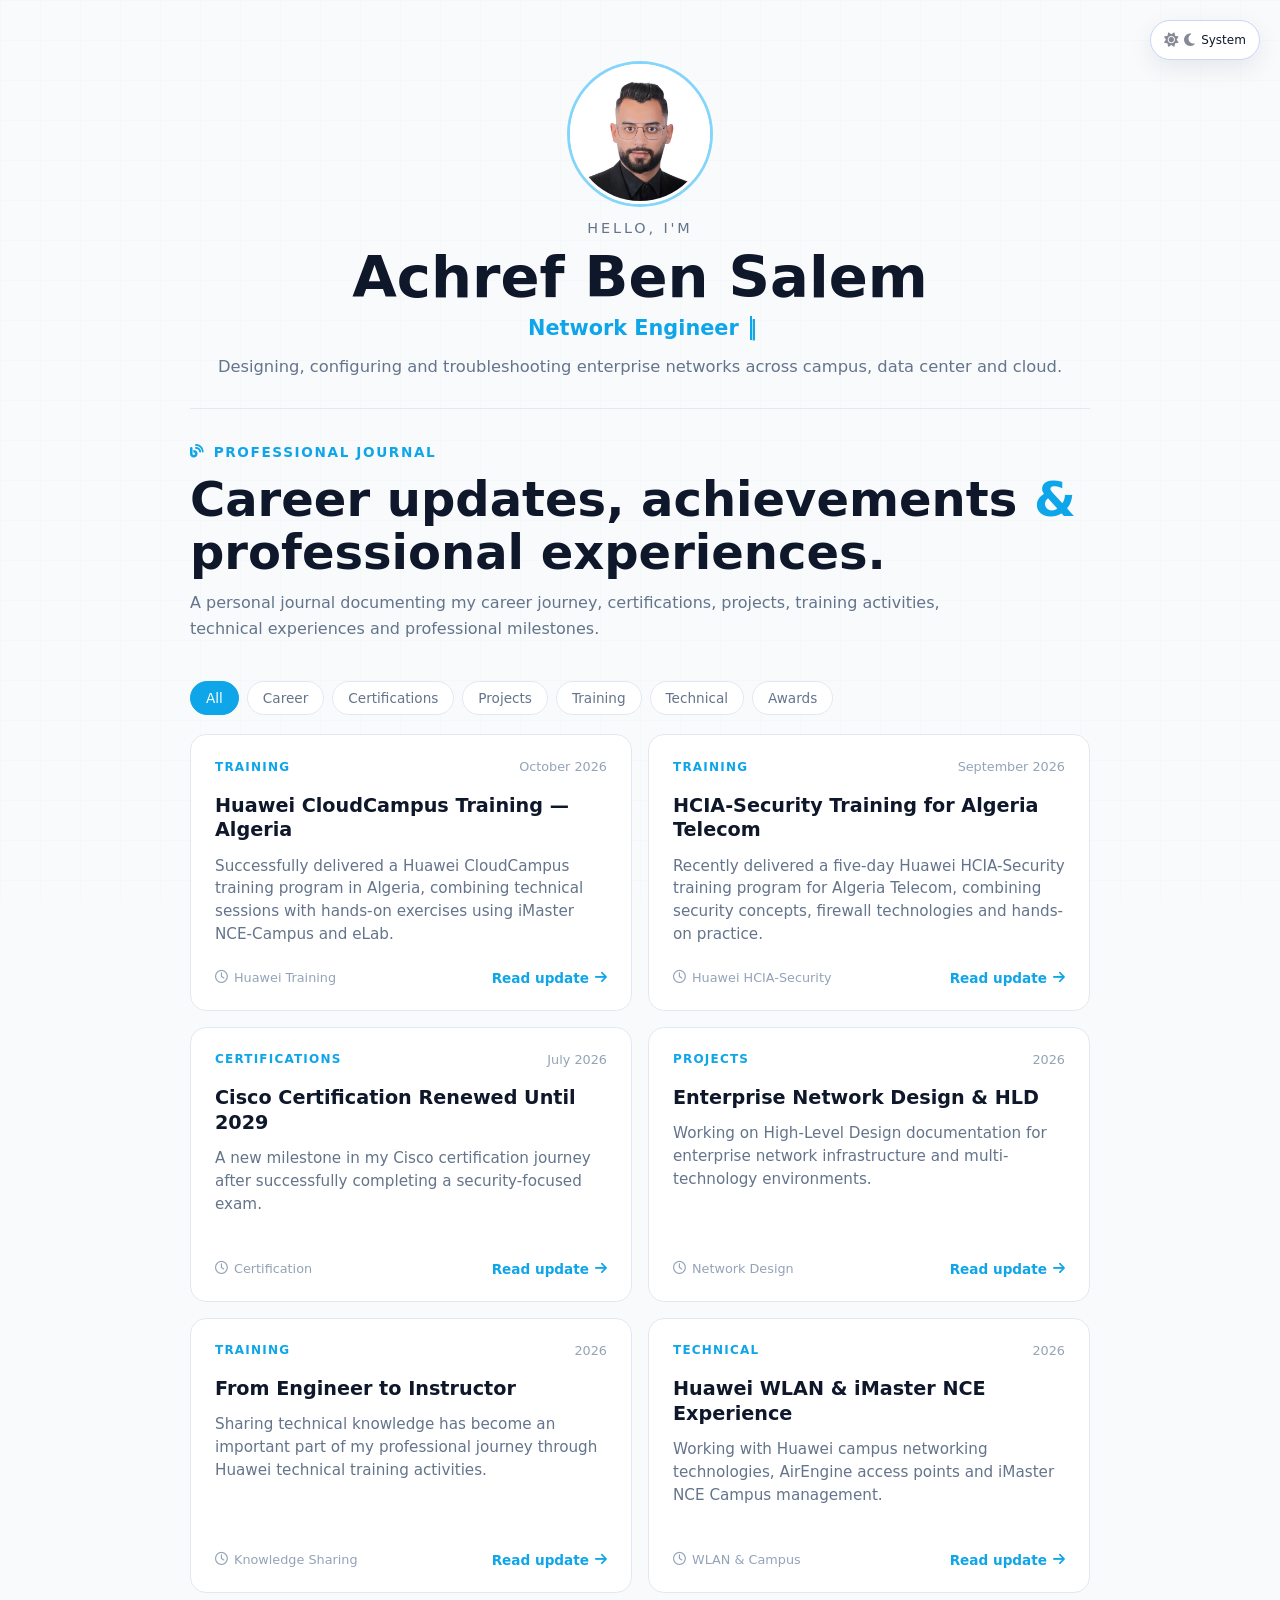
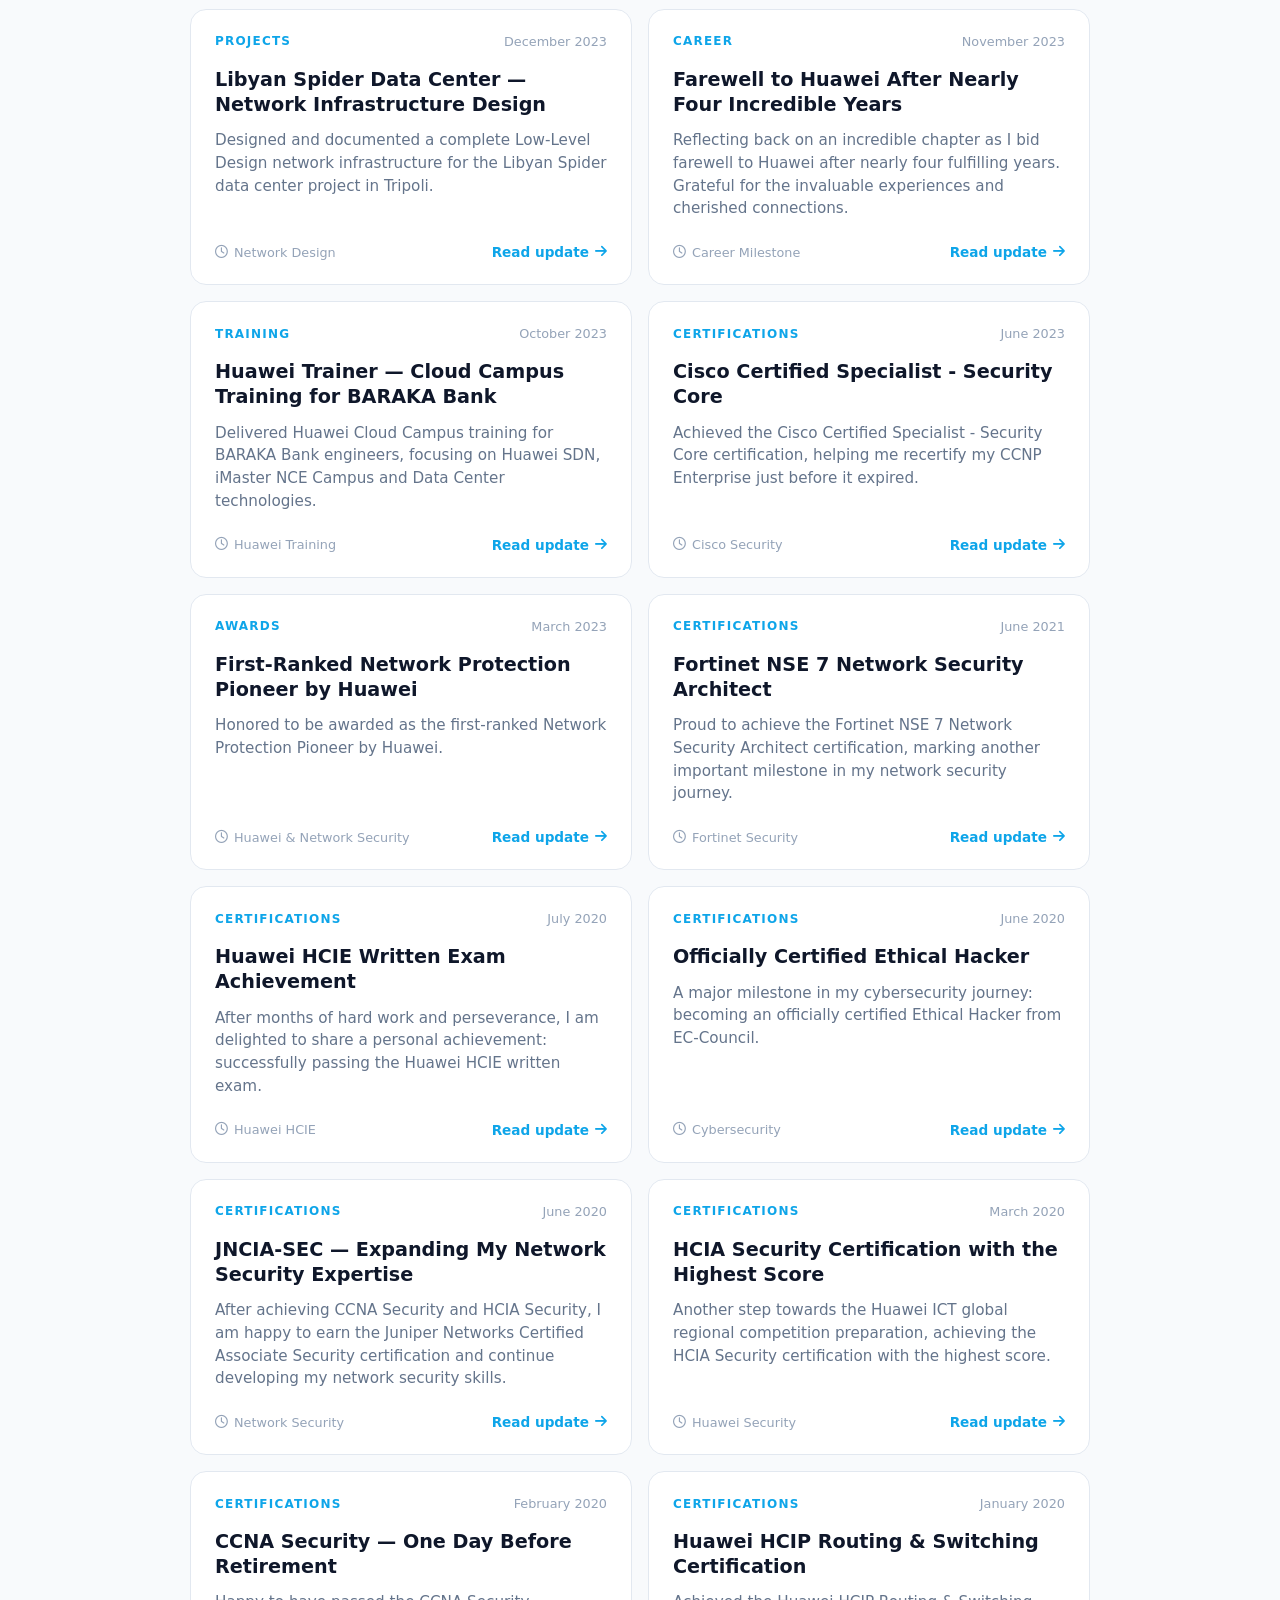
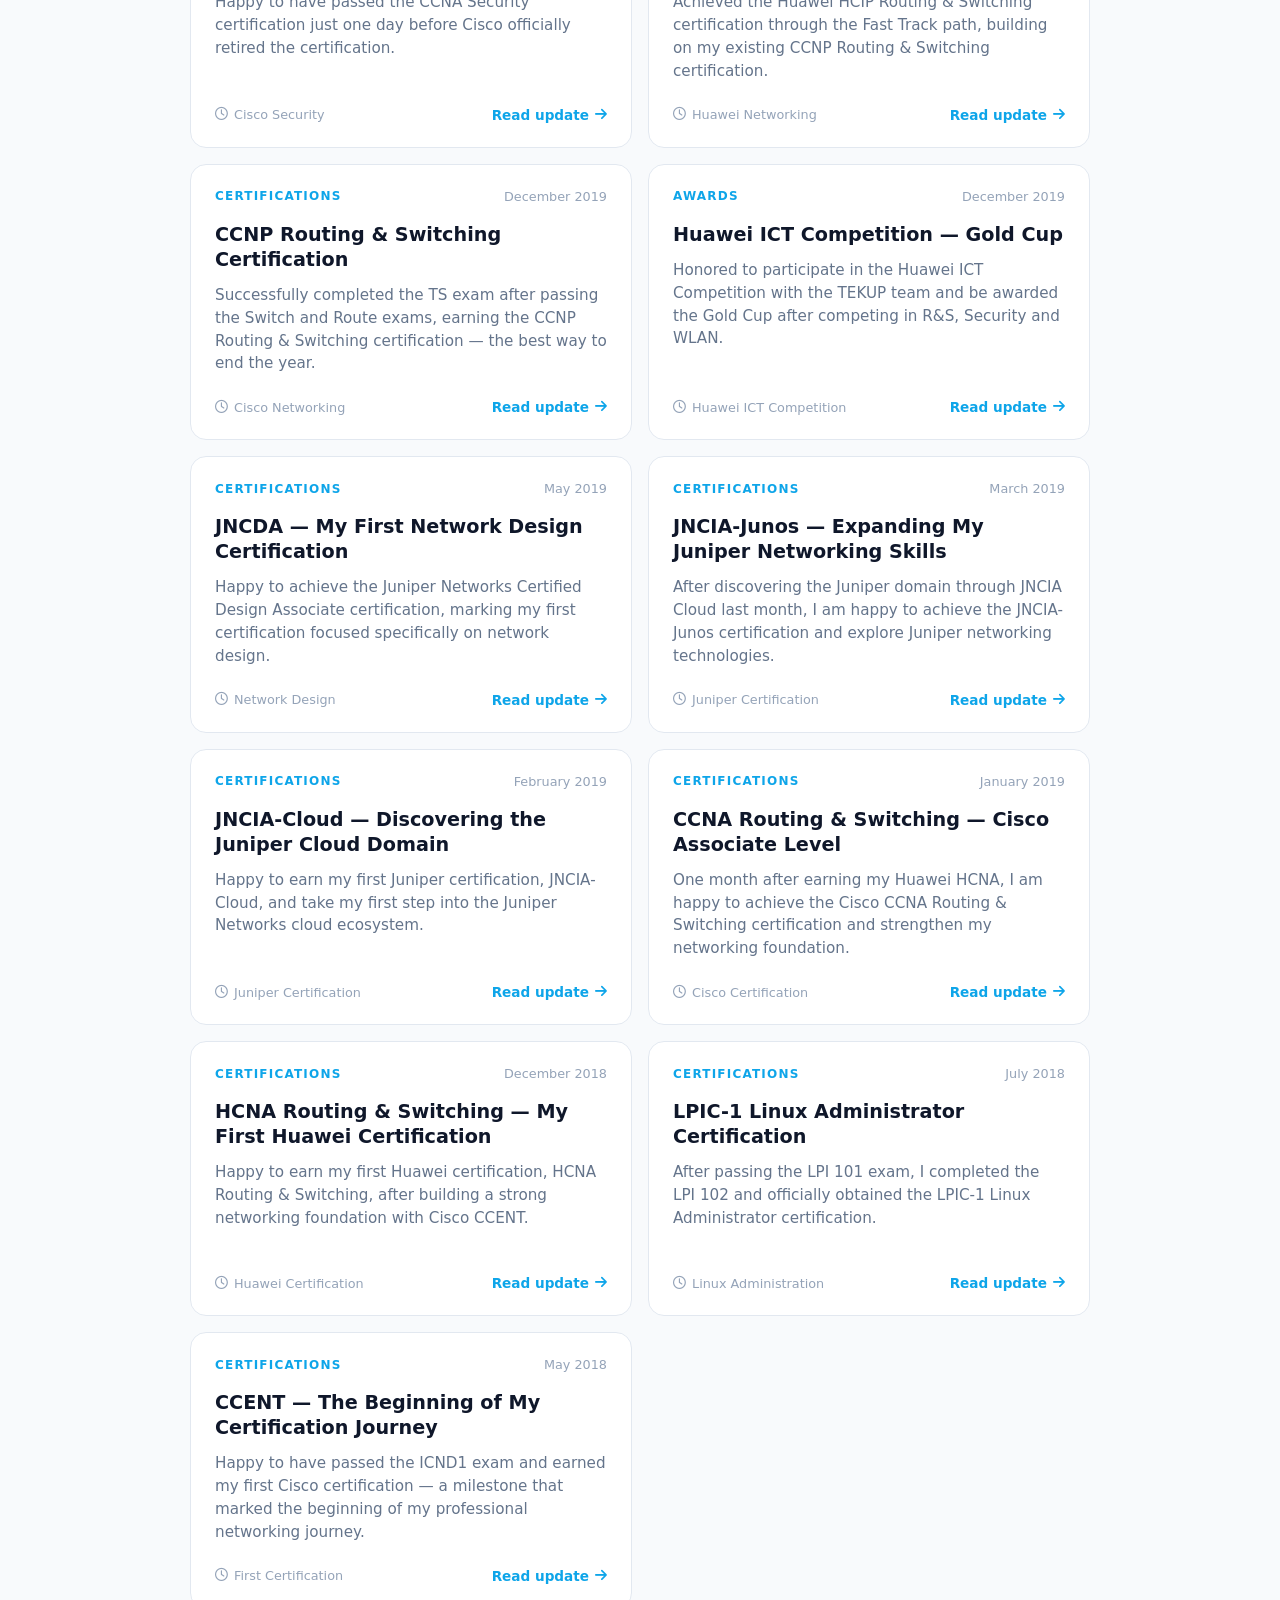
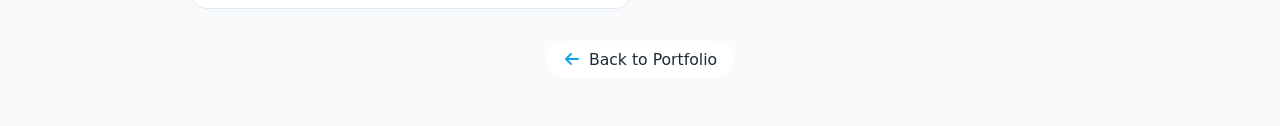
==== commit 8a0105ef: "blog.html oct training" ====
--- a/blog.html
+++ b/blog.html
@@ -266,6 +266,62 @@
           id="journalCards"
         >
 
+			<!-- ===============================================
+		     ARTICLE 32
+		     =============================================== -->
+
+			<article
+			  class="journal-card"
+			  data-category="training"
+			  data-article="huawei-cloudcampus-training-algeria"
+			>
+			
+			  <div class="journal-card-top">
+			
+			    <span class="journal-category">
+			      Training
+			    </span>
+			
+			    <span class="journal-year">
+			      October 2026
+			    </span>
+			
+			  </div>
+			
+			
+			  <h3>
+			    Huawei CloudCampus Training — Algeria
+			  </h3>
+			
+			
+			  <p>
+			
+			    Successfully delivered a Huawei CloudCampus training
+			    program in Algeria, combining technical sessions with
+			    hands-on exercises using iMaster NCE-Campus and eLab.
+			
+			  </p>
+			
+			
+			  <div class="journal-card-bottom">
+			
+			    <span>
+			      <i class="far fa-clock"></i>
+			      Huawei Training
+			    </span>
+			
+			
+			    <button class="read-update">
+			
+			      Read update
+			
+			      <i class="fas fa-arrow-right"></i>
+			
+			    </button>
+			
+			  </div>
+			
+			</article>
 
 		 <!-- ===============================================
 			 ARTICLE 18
--- a/blog-style.css
+++ b/blog-style.css
@@ -2029,15 +2029,20 @@
 
 .article-images {
   display: grid;
-  grid-template-columns: repeat(2, 1fr);
+  grid-template-columns: repeat(
+    auto-fit,
+    minmax(0, 1fr)
+  );
   gap: 1rem;
   margin-top: 1.5rem;
+  align-items: start;
 }
 
 .article-images img {
   width: 100%;
   max-width: 450px;
-  height: auto;
+  height: 320px;
+  object-fit: cover;
   display: block;
   margin: 0 auto;
   border-radius: 10px;
@@ -2046,11 +2051,14 @@
 
 /* Phone */
 @media (max-width: 600px) {
+
   .article-images {
     grid-template-columns: 1fr;
   }
 
   .article-images img {
     max-width: 100%;
+    height: auto;
   }
-}	
+
+}
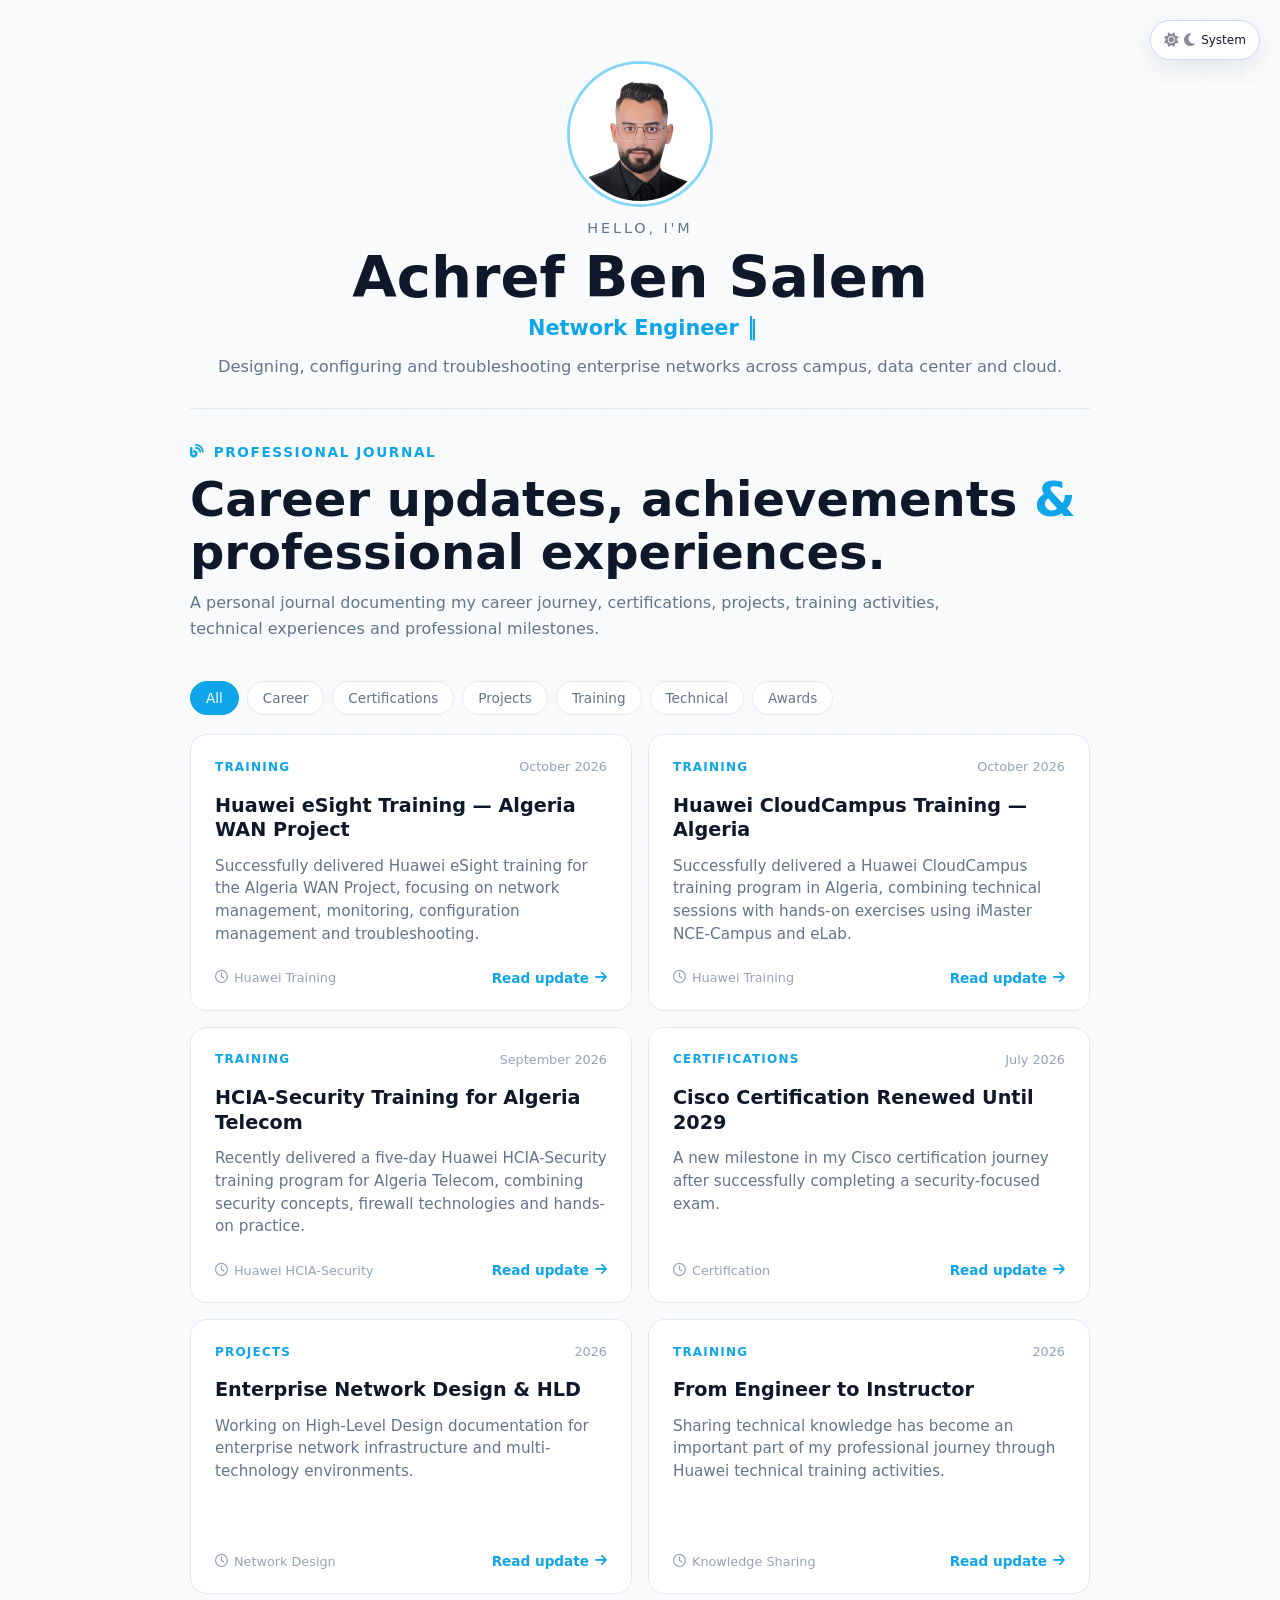
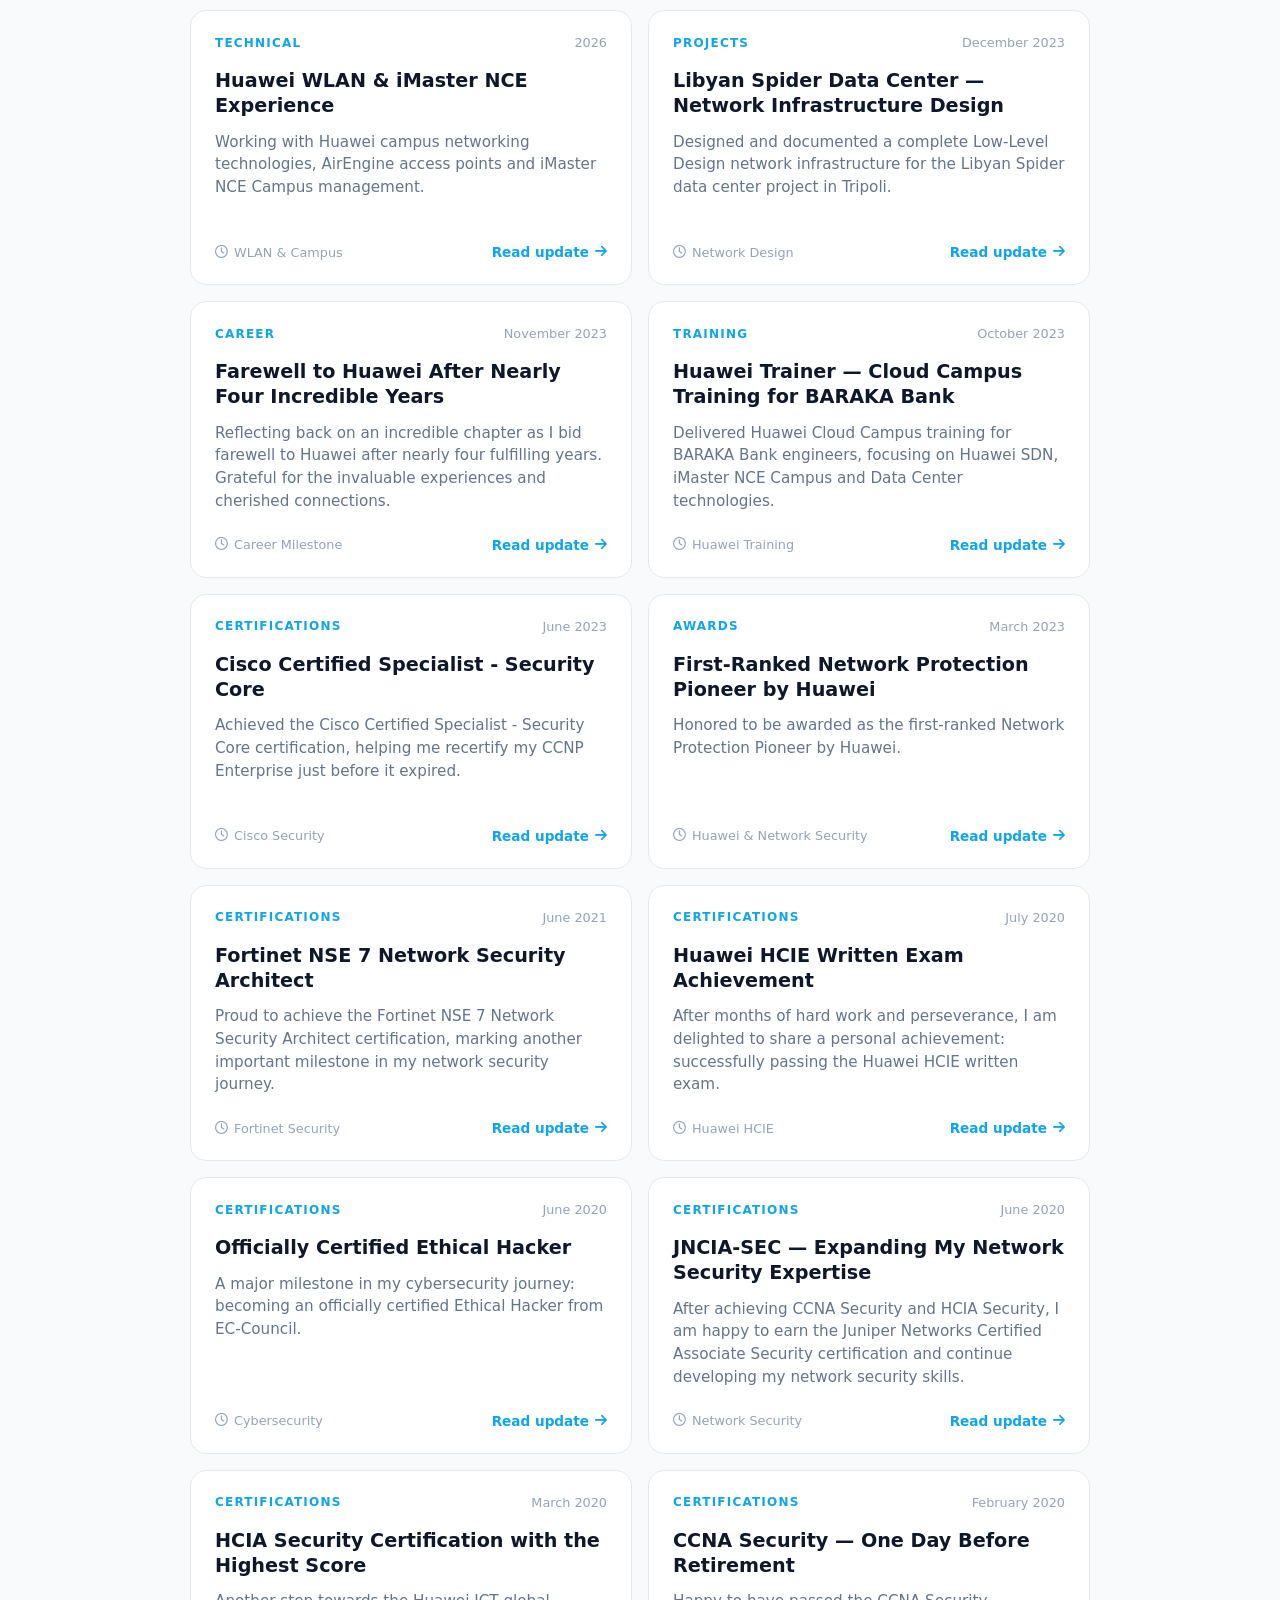
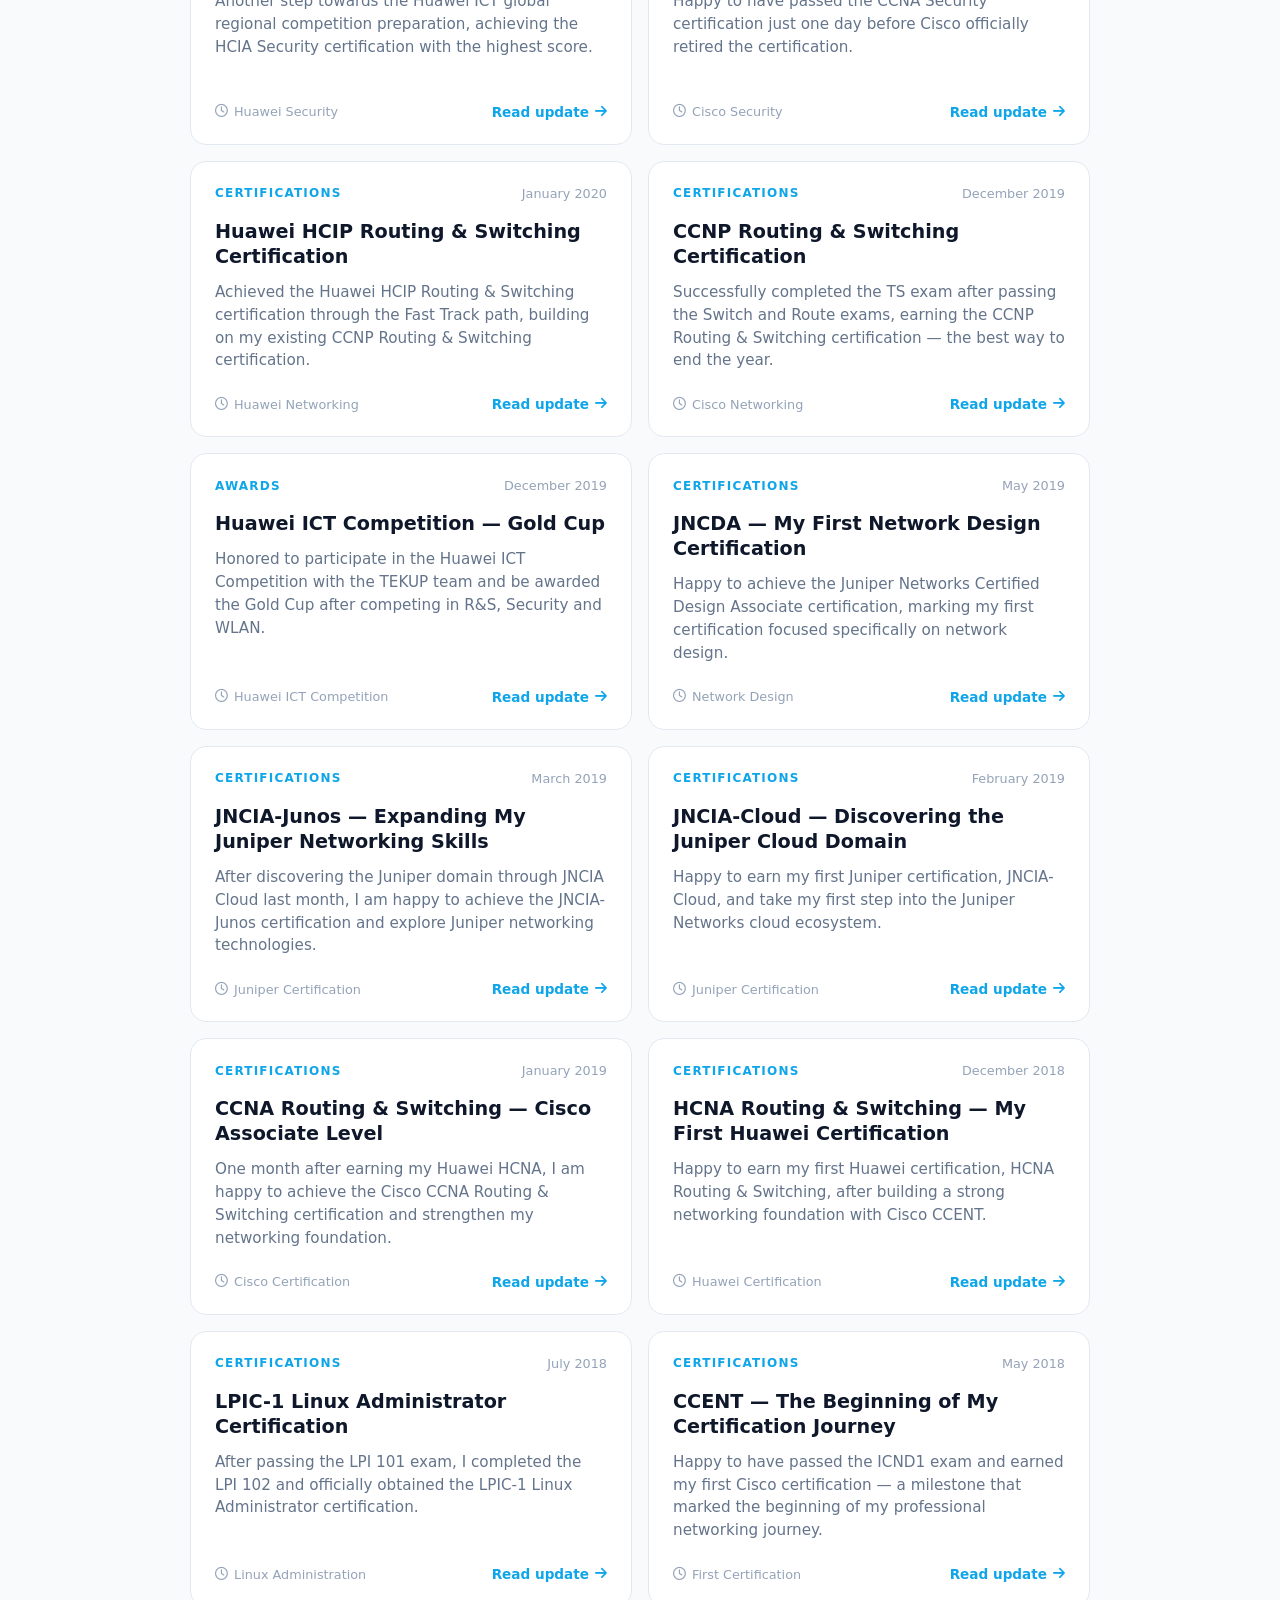
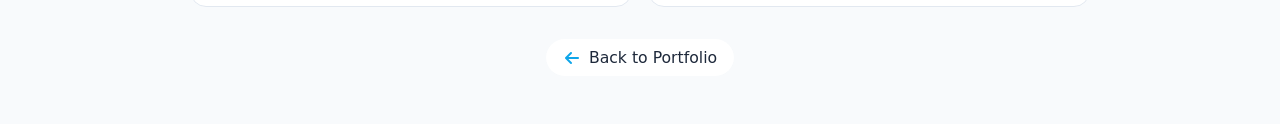
==== commit 848c38f9: "Update blog.html oct training 2" ====
--- a/blog.html
+++ b/blog.html
@@ -267,6 +267,63 @@
         >
 
 			<!-- ===============================================
+			     ARTICLE 33
+			     =============================================== -->
+			
+			<article
+			  class="journal-card"
+			  data-category="training"
+			  data-article="huawei-esight-training-algeria"
+			>
+			
+			  <div class="journal-card-top">
+			
+			    <span class="journal-category">
+			      Training
+			    </span>
+			
+			    <span class="journal-year">
+			      October 2026
+			    </span>
+			
+			  </div>
+			
+			
+			  <h3>
+			    Huawei eSight Training — Algeria WAN Project
+			  </h3>
+			
+			
+			  <p>
+			
+			    Successfully delivered Huawei eSight training for the
+			    Algeria WAN Project, focusing on network management,
+			    monitoring, configuration management and troubleshooting.
+			
+			  </p>
+			
+			
+			  <div class="journal-card-bottom">
+			
+			    <span>
+			      <i class="far fa-clock"></i>
+			      Huawei Training
+			    </span>
+			
+			
+			    <button class="read-update">
+			
+			      Read update
+			
+			      <i class="fas fa-arrow-right"></i>
+			
+			    </button>
+			
+			  </div>
+			
+			</article>
+
+			<!-- ===============================================
 		     ARTICLE 32
 		     =============================================== -->
 
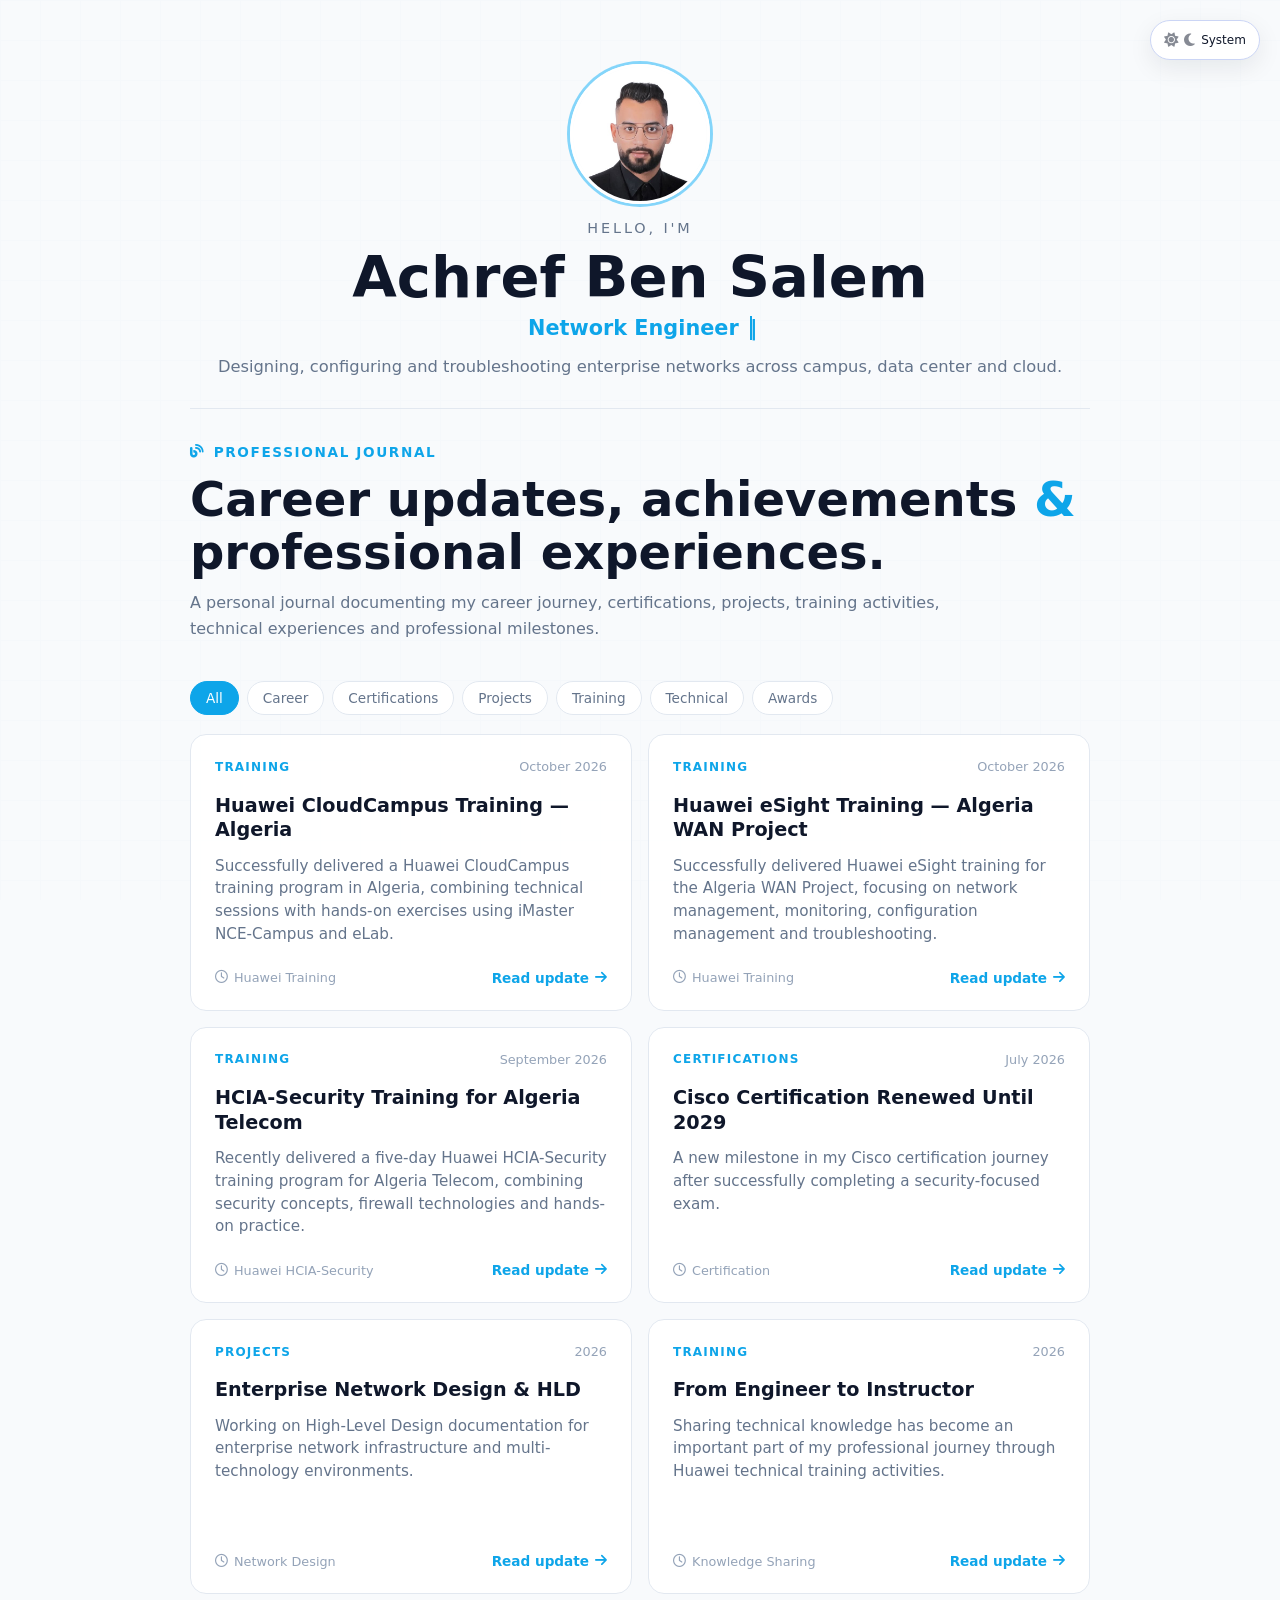
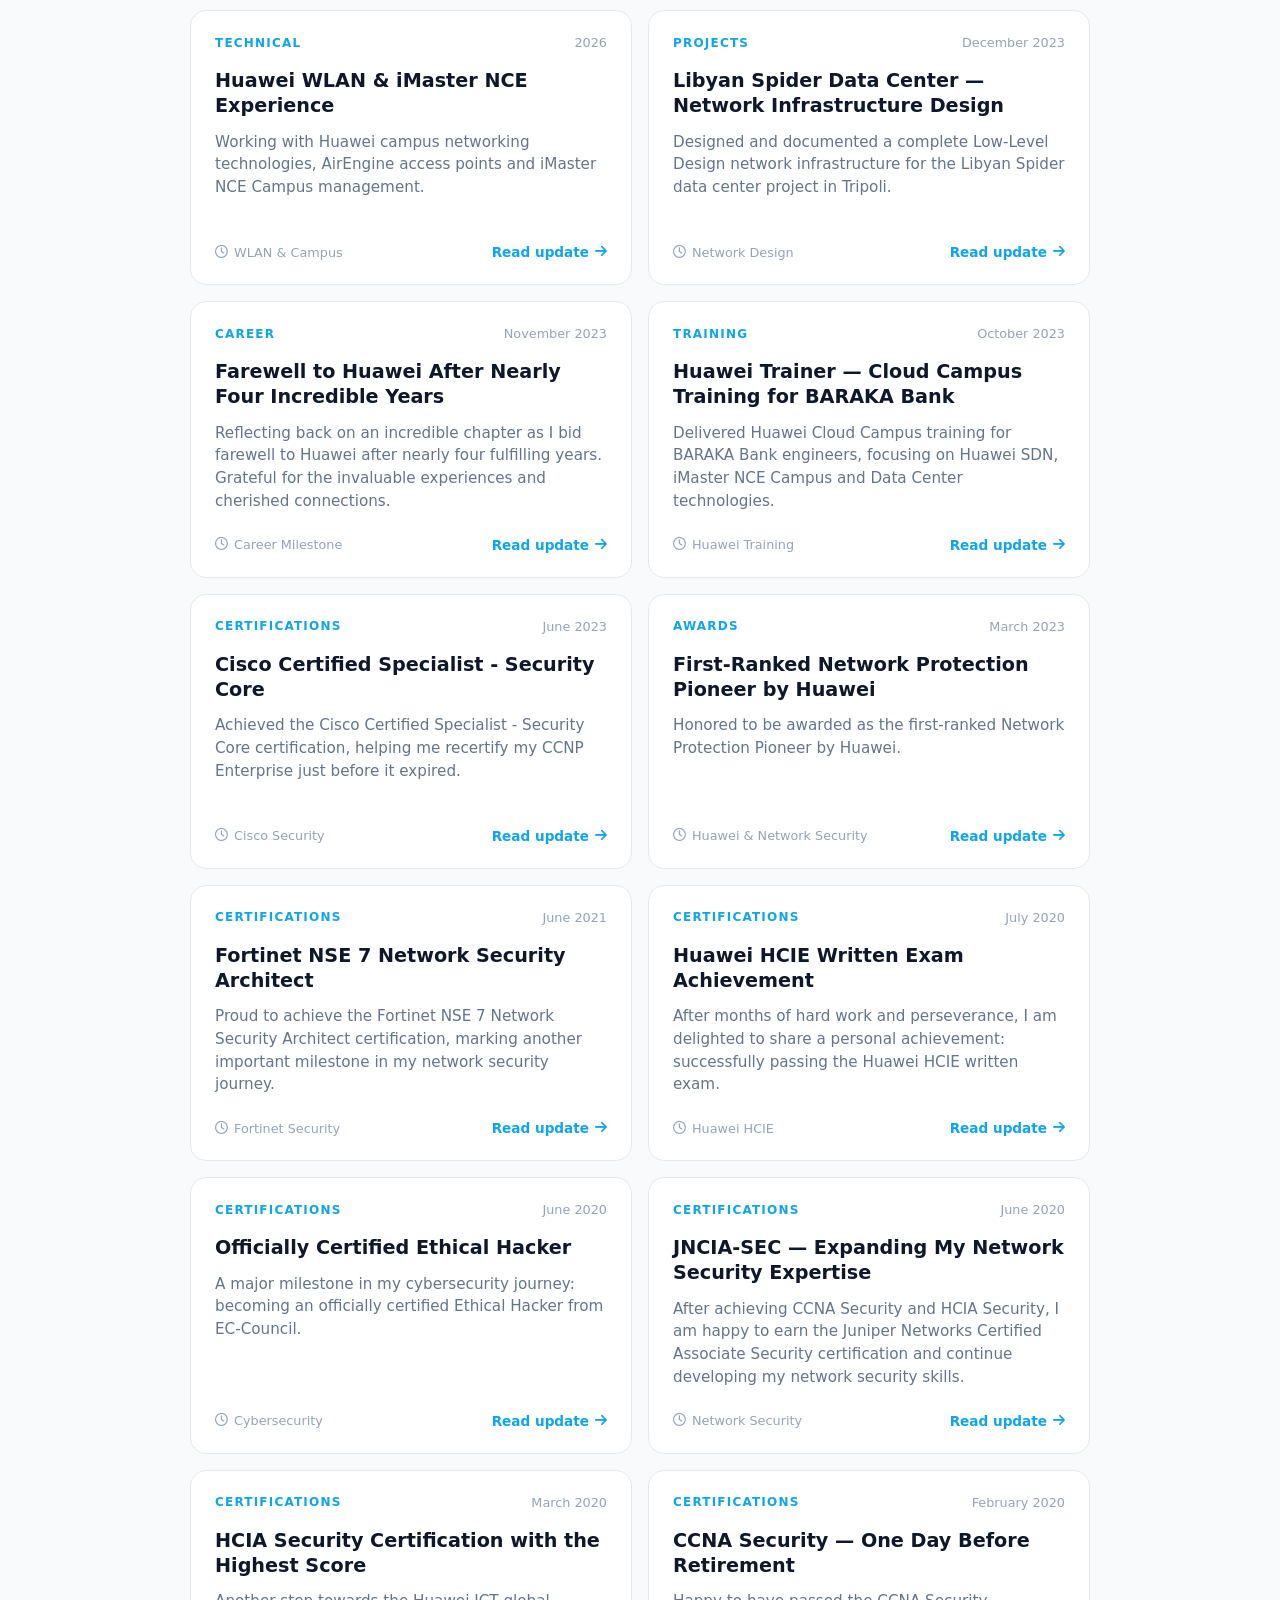
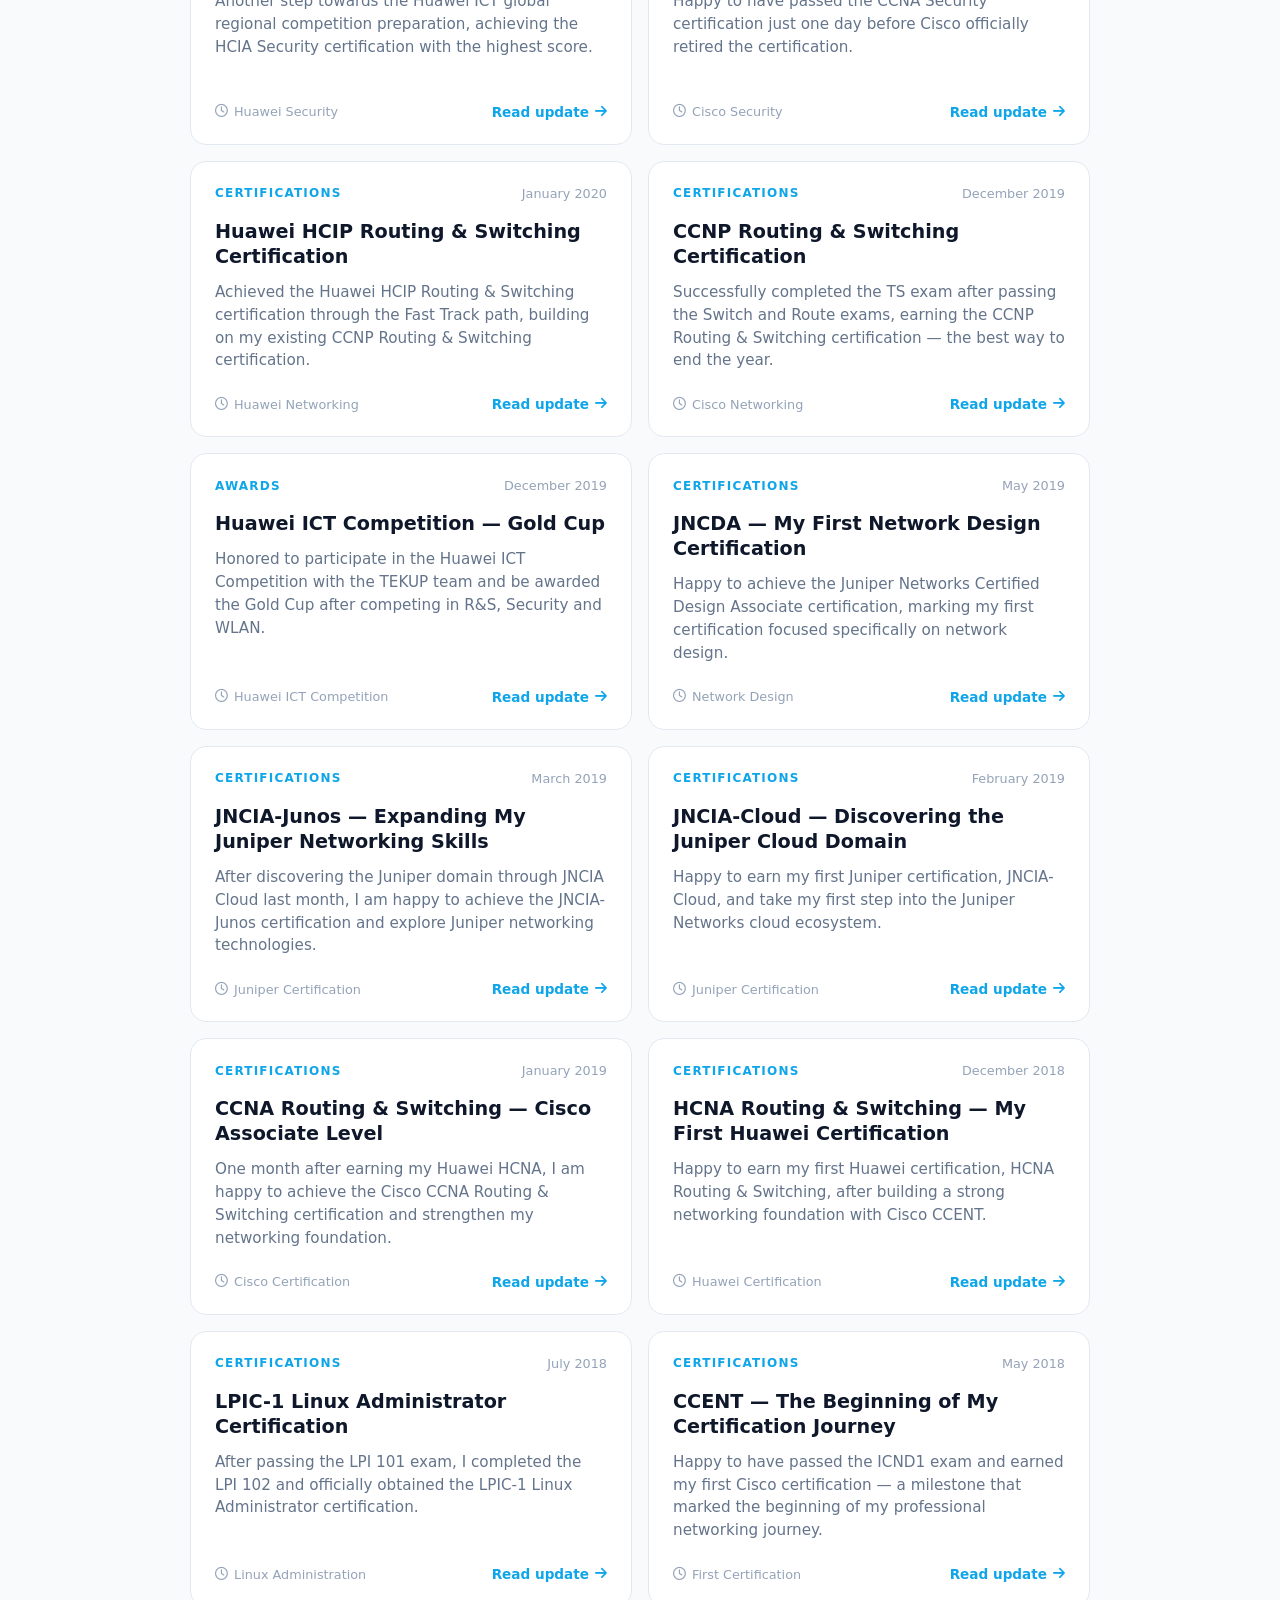
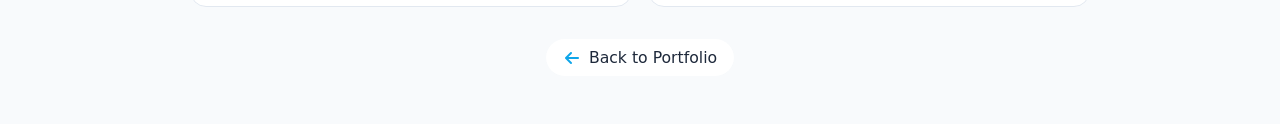
==== commit f3c9e6e5: "Update blog.html change position" ====
--- a/blog.html
+++ b/blog.html
@@ -267,13 +267,13 @@
         >
 
 			<!-- ===============================================
-			     ARTICLE 33
-			     =============================================== -->
-			
+		     ARTICLE 32
+		     =============================================== -->
+
 			<article
 			  class="journal-card"
 			  data-category="training"
-			  data-article="huawei-esight-training-algeria"
+			  data-article="huawei-cloudcampus-training-algeria"
 			>
 			
 			  <div class="journal-card-top">
@@ -290,15 +290,15 @@
 			
 			
 			  <h3>
-			    Huawei eSight Training — Algeria WAN Project
-			  </h3>
-			
-			
-			  <p>
-			
-			    Successfully delivered Huawei eSight training for the
-			    Algeria WAN Project, focusing on network management,
-			    monitoring, configuration management and troubleshooting.
+			    Huawei CloudCampus Training — Algeria
+			  </h3>
+			
+			
+			  <p>
+			
+			    Successfully delivered a Huawei CloudCampus training
+			    program in Algeria, combining technical sessions with
+			    hands-on exercises using iMaster NCE-Campus and eLab.
 			
 			  </p>
 			
@@ -323,14 +323,15 @@
 			
 			</article>
 
+	
 			<!-- ===============================================
-		     ARTICLE 32
-		     =============================================== -->
-
+			     ARTICLE 33
+			     =============================================== -->
+			
 			<article
 			  class="journal-card"
 			  data-category="training"
-			  data-article="huawei-cloudcampus-training-algeria"
+			  data-article="huawei-esight-training-algeria"
 			>
 			
 			  <div class="journal-card-top">
@@ -347,15 +348,15 @@
 			
 			
 			  <h3>
-			    Huawei CloudCampus Training — Algeria
-			  </h3>
-			
-			
-			  <p>
-			
-			    Successfully delivered a Huawei CloudCampus training
-			    program in Algeria, combining technical sessions with
-			    hands-on exercises using iMaster NCE-Campus and eLab.
+			    Huawei eSight Training — Algeria WAN Project
+			  </h3>
+			
+			
+			  <p>
+			
+			    Successfully delivered Huawei eSight training for the
+			    Algeria WAN Project, focusing on network management,
+			    monitoring, configuration management and troubleshooting.
 			
 			  </p>
 			
